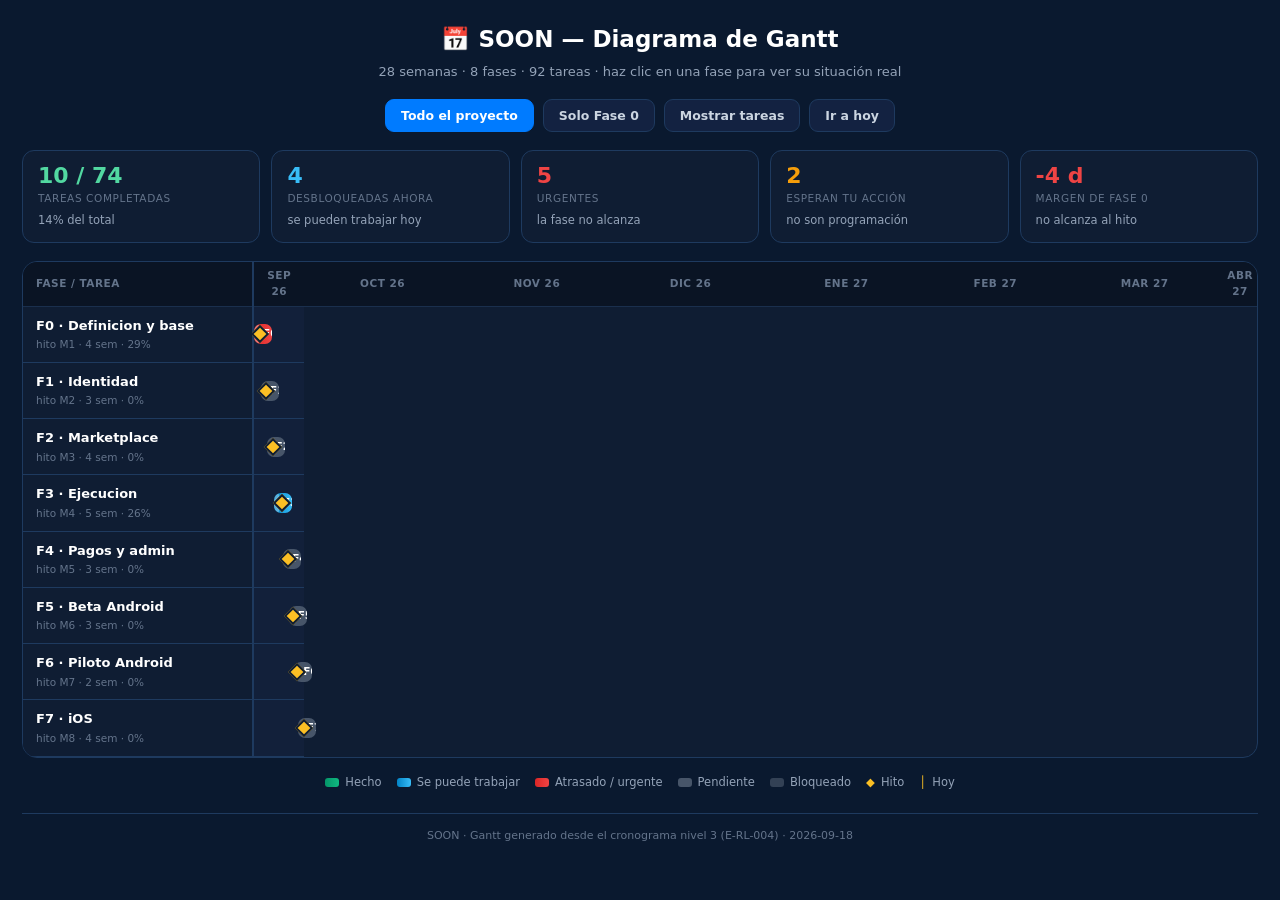
==== gantt.html @ 33310ba1 "Arquitectura interactiva con aura de estado + Diagrama de Gantt Arquitectura: - PFD unico con nodos " ====
<!DOCTYPE html>
<html lang="es">
<head>
<meta charset="UTF-8">
<meta name="viewport" content="width=device-width, initial-scale=1.0">
<title>SOON — Diagrama de Gantt</title>
<style>
*{margin:0;padding:0;box-sizing:border-box}
body{font-family:'Segoe UI',system-ui,sans-serif;background:#0A192F;color:#e2e8f0;line-height:1.5}
.wrap{max-width:1400px;margin:0 auto;padding:22px}

.head{text-align:center;margin-bottom:18px}
.head h1{font-size:23px;font-weight:700;color:#fff}
.head p{color:#94a3b8;font-size:13px;margin-top:5px}

.ctrl{display:flex;justify-content:center;gap:9px;flex-wrap:wrap;margin-bottom:18px}
.ctrl button{background:#132241;border:1px solid #1e3a5f;color:#cbd5e1;padding:8px 15px;border-radius:9px;cursor:pointer;font-size:12.5px;font-family:inherit;font-weight:600;transition:all .15s}
.ctrl button:hover{border-color:#007BFF;color:#fff}
.ctrl button.on{background:#007BFF;border-color:#007BFF;color:#fff}

/* ══ RESUMEN ══ */
.res{display:grid;grid-template-columns:repeat(auto-fit,minmax(150px,1fr));gap:11px;margin-bottom:18px}
.rc{background:#0f1d33;border:1px solid #1e3a5f;border-radius:12px;padding:13px 15px}
.rc .n{font-size:22px;font-weight:700;color:#52D8A1;line-height:1.1}
.rc .n.ro{color:#ef4444}.rc .n.az{color:#38bdf8}.rc .n.am{color:#f59e0b}
.rc .l{font-size:10.5px;color:#64748b;text-transform:uppercase;letter-spacing:.6px;margin-top:3px}
.rc .d{font-size:11.5px;color:#94a3b8;margin-top:5px}

/* ══ GANTT ══ */
.gantt{background:#0f1d33;border:1px solid #1e3a5f;border-radius:15px;padding:0;overflow:hidden}
.gwrap{overflow-x:auto}
table{border-collapse:collapse;width:100%;min-width:1050px}
th,td{padding:0;font-size:12.5px}

/* Columna izquierda fija */
.col-nom{position:sticky;left:0;background:#0f1d33;z-index:3;border-right:2px solid #1e3a5f;min-width:230px;text-align:left}
.gwrap th.col-nom,.gwrap td.col-nom{padding:9px 13px}

thead th{background:#0c1829;color:#94a3b8;font-weight:700;font-size:10.5px;text-transform:uppercase;letter-spacing:.7px;padding:11px 7px;border-bottom:2px solid #1e3a5f;position:sticky;top:0;z-index:4;text-align:center}
thead th.col-nom{text-align:left;z-index:5}

/* Cabecera de meses */
.meses th{background:#0a1424;font-size:10.5px;color:#64748b;padding:6px 4px;border-bottom:1px solid #1a2f4d;text-align:center;letter-spacing:.5px}

/* Filas de fase */
tr.fase{background:#12203a}
tr.fase td{border-bottom:1px solid #1e3a5f;padding:11px 0}
tr.fase .fn{font-weight:700;color:#fff;font-size:13px}
tr.fase .fs{font-size:10.5px;color:#64748b;margin-top:2px}
tr.fase .col-nom{cursor:pointer}
tr.fase .col-nom:hover{background:#16305a}

/* Filas de tarea */
tr.tar td{border-bottom:1px solid #16263f;padding:6px 0}
tr.tar:hover td{background:#12203a}
tr.tar .col-nom{padding-left:28px;font-size:12px;color:#94a3b8}
tr.tar .tid{font-family:'Courier New',monospace;font-size:10.5px;color:#64748b;margin-right:7px}
tr.tar.hecho .col-nom{color:#52D8A1}
tr.tar.user .col-nom{color:#fca5a5}

/* Celdas de barra */
td.barra{position:relative;height:26px;padding:0}

/* LA BARRA */
.b{position:absolute;height:15px;top:50%;transform:translateY(-50%);border-radius:5px;transition:all .2s;cursor:pointer}
.b:hover{filter:brightness(1.25);box-shadow:0 0 13px rgba(255,255,255,.25)}
.b.fase{height:20px;border-radius:7px;font-size:10.5px;color:#fff;font-weight:700;display:flex;align-items:center;padding:0 9px;white-space:nowrap;overflow:hidden}

/* Colores por estado */
.b.hecho{background:linear-gradient(90deg,#059669,#10b981)}
.b.activo{background:linear-gradient(90deg,#0284c7,#38bdf8)}
.b.retraso{background:linear-gradient(90deg,#dc2626,#ef4444)}
.b.bloq{background:#334155}
.b.pend{background:#475569}
.b.user{background:linear-gradient(90deg,#b91c1c,#ef4444)}

/* Barra de progreso interno */
.b .prog{position:absolute;left:0;top:0;bottom:0;background:rgba(255,255,255,.32);border-radius:5px}

/* Hoy */
.hoy{position:absolute;top:0;bottom:0;width:2px;background:#fbbf24;z-index:2;pointer-events:none}
.hoy::before{content:'HOY';position:absolute;top:-1px;left:3px;font-size:8.5px;color:#fbbf24;font-weight:700;letter-spacing:.4px}

/* Hitos */
.hito{position:absolute;top:50%;transform:translate(-50%,-50%) rotate(45deg);width:13px;height:13px;background:#fbbf24;border:2px solid #0f1d33;z-index:2}

/* Leyenda */
.leyenda{display:flex;gap:15px;justify-content:center;flex-wrap:wrap;margin-top:16px;font-size:11.5px}
.leyenda span{display:flex;align-items:center;gap:6px;color:#94a3b8}
.leyenda .d{width:14px;height:9px;border-radius:3px}

/* Detalle */
.detalle{background:#fff;color:#1e293b;border-radius:15px;padding:20px;margin-top:18px;display:none;animation:ap .2s ease}
.detalle.show{display:block}
@keyframes ap{from{opacity:0;transform:translateY(-6px)}to{opacity:1;transform:translateY(0)}}
.dh{display:flex;align-items:flex-start;gap:12px;margin-bottom:14px;padding-bottom:12px;border-bottom:2px solid #e2e8f0}
.dh h2{font-size:18px;font-weight:700;color:#0f172a;flex:1}
.dh p{font-size:12.5px;color:#64748b;margin-top:3px}
.dx{background:#f1f5f9;border:none;width:28px;height:28px;border-radius:50%;cursor:pointer;font-size:14px;color:#64748b;font-weight:700}
.dg{display:grid;grid-template-columns:1fr 1fr;gap:13px}
@media(max-width:720px){.dg{grid-template-columns:1fr}}
.bk{background:#f8fafc;border-radius:10px;padding:13px}
.bk h3{font-size:11px;text-transform:uppercase;letter-spacing:.7px;color:#64748b;margin-bottom:7px;font-weight:700}
.bk p{font-size:13px;color:#334155;line-height:1.6}
.bk.az{border-left:4px solid #007BFF}
.bk.ro{background:#fee2e2}.bk.ro h3{color:#991b1b}
.bk.am{background:#fef3c7}.bk.am h3{color:#92400e}
.num{font-size:26px;font-weight:700;line-height:1.1}
.num.ok{color:#059669}.num.mal{color:#dc2626}.num.warn{color:#d97706}

.foot{text-align:center;color:#64748b;font-size:11px;margin-top:22px;padding-top:14px;border-top:1px solid #1e3a5f}
</style>
</head>
<body>
<div class="wrap">

  <div class="head">
    <h1>📅 SOON — Diagrama de Gantt</h1>
    <p>28 semanas · 8 fases · 92 tareas · haz clic en una fase para ver su situación real</p>
  </div>

  <div class="ctrl">
    <button class="on" onclick="modo('todo',this)">Todo el proyecto</button>
    <button onclick="modo('fase0',this)">Solo Fase 0</button>
    <button onclick="verTareas(this)">Mostrar tareas</button>
    <button onclick="irHoy()">Ir a hoy</button>
  </div>

  <div class="res" id="res"></div>

  <div class="gantt">
    <div class="gwrap" id="gwrap"></div>
  </div>

  <div class="leyenda">
    <span><span class="d" style="background:linear-gradient(90deg,#059669,#10b981)"></span> Hecho</span>
    <span><span class="d" style="background:linear-gradient(90deg,#0284c7,#38bdf8)"></span> Se puede trabajar</span>
    <span><span class="d" style="background:linear-gradient(90deg,#dc2626,#ef4444)"></span> Atrasado / urgente</span>
    <span><span class="d" style="background:#475569"></span> Pendiente</span>
    <span><span class="d" style="background:#334155"></span> Bloqueado</span>
    <span><span style="color:#fbbf24">◆</span> Hito</span>
    <span><span style="color:#fbbf24">│</span> Hoy</span>
  </div>

  <div class="detalle" id="detalle"></div>

  <div class="foot">
    SOON · Gantt generado desde el cronograma nivel 3 (E-RL-004) · <span id="fhoy"></span>
  </div>

</div>

<script>
var DATOS = {"meta":{"proyecto":"SOON","version":"1.0","fecha":"2026-09-18","fuente":"E-RL-004-SLT cronograma nivel 3 v1.1","total_tareas":92,"completadas":5,"hoy":"2026-09-18","fases":{"F0":{"nombre":"Definicion y base","semanas":4,"inicio":"2026-09-22","fin":"2026-10-16","hito":"M1","tareas":18},"F1":{"nombre":"Identidad","semanas":3,"inicio":"2026-10-19","fin":"2026-11-06","hito":"M2","tareas":12},"F2":{"nombre":"Marketplace","semanas":4,"inicio":"2026-11-09","fin":"2026-12-04","hito":"M3","tareas":14},"F3":{"nombre":"Ejecucion","semanas":5,"inicio":"2026-12-07","fin":"2027-01-08","hito":"M4","tareas":16},"F4":{"nombre":"Pagos y admin","semanas":3,"inicio":"2027-01-11","fin":"2027-01-29","hito":"M5","tareas":10},"F5":{"nombre":"Beta Android","semanas":3,"inicio":"2027-02-01","fin":"2027-02-19","hito":"M6","tareas":8},"F6":{"nombre":"Piloto Android","semanas":2,"inicio":"2027-02-22","fin":"2027-03-05","hito":"M7","tareas":6},"F7":{"nombre":"iOS","semanas":4,"inicio":"2027-03-08","fin":"2027-04-02","hito":"M8","tareas":8}}},"nodos":[{"id":"api","nombre":"API /api/v1","sub":"NestJS + Fastify · monolito modular","icono":"⚙️","capa":"nucleo","estado":"hecho","porque":"Es el pegamento del sistema: conecta la app móvil con la base de datos, los servicios externos y el dominio compartido. Se eligió monolito modular en vez de 9 microservicios porque una sola persona no puede operar 9 servicios: da la misma separación de responsabilidades sin la complejidad operativa.","conecta":["App móvil","PostgreSQL + PostGIS","Máquina de Estados","Contratos","Panel Admin"],"tareas":["F0-01","F0-02","F0-03","F0-04","F0-05","F0-06","F0-15"],"prueba":{"titulo":"Probado el 18 de septiembre de 2026","items":["Turborepo compiló los 3 paquetes en orden de dependencia en 8,79 s sin errores","El servidor arrancó en menos de 1 s y respondió en localhost:3000/api/v1","Los 5 endpoints responden HTTP 200","El CI quedó configurado con 3 jobs: verificación, auditoría de seguridad, prueba de arranque"]}},{"id":"viajes","nombre":"Viajes","sub":"dominio central del negocio","icono":"🚚","capa":"modulo","estado":"hecho","porque":"El viaje es el corazón de SOON: es lo que se publica, se oferta, se adjudica, se ejecuta y se liquida. Todo el negocio gira alrededor de esta entidad. Si no funciona el viaje, no hay producto.","conecta":["Máquina de Estados","PostgreSQL + PostGIS","Geo"],"tareas":["F2-01","F2-02","F2-03","F2-04","F2-05","F2-06","F2-08","F2-10","F2-11","F2-12"],"prueba":{"titulo":"Probado el 18 de septiembre de 2026","items":["5 endpoints funcionando: listar, buscar por id, resumen, transiciones y cambio de estado","El resumen calcula la comisión: Bs 2.670 sobre Bs 26.700","Cambio de estado exitoso: el viaje #2 pasó de adjudicado a en_transito","Ruta inválida devuelve HTTP 404 correctamente"]}},{"id":"fsm","nombre":"Máquina de Estados","sub":"@soon/domain · corre en servidor Y en celular","icono":"🔄","capa":"dominio","estado":"hecho","porque":"Las rutas Bolivia→Brasil tienen tramos de horas sin señal. Si el servidor fuera la única fuente de verdad, el viaje se detendría justo donde más importa. Al vivir en un paquete compartido (@soon/domain), la misma máquina corre en el celular del chofer y en el servidor: el chofer puede avanzar el estado sin conexión, y cuando recupera señal sincroniza.","conecta":["API /api/v1","App móvil","Offline-first"],"tareas":["F3-01","F3-02","F3-03","F3-04"],"prueba":{"titulo":"La prueba más importante del 18 de septiembre de 2026","items":["Chofer sobre viaje publicado devolvió 0 transiciones — correcto: todavía no puede actuar","Chofer sobre viaje adjudicado devolvió 1 transición: en_transito","Chofer intentó liquidado desde en_transito y el sistema lo RECHAZÓ con HTTP 400"],"nota":"La regla vive en el dominio compartido, no en el controlador. Por eso puede ejecutarse igual en el dispositivo del chofer."}},{"id":"offline","nombre":"Offline-first","sub":"outbox + idempotencia + conflictos","icono":"📴","capa":"dominio","estado":"curso","porque":"Sin esto, el chofer en zona sin señal no puede cambiar estados, ni registrar incidencias, ni tomar el POD: el viaje se congela. Una cola de GPS sola no alcanza. Lo que hay que resolver es qué pasa cuando dos actores modifican el mismo viaje sin conexión. Regla: el admin gana en estados administrativos, el chofer en los operativos de su viaje, y todo conflicto se registra en auditoría.","conecta":["Máquina de Estados","PostgreSQL + PostGIS","Tracking"],"tareas":["F3-05","F3-06","F3-07","F3-08","F3-09","F0-12"],"prueba":{"titulo":"Idempotencia ya probada el 18 de septiembre de 2026","items":["Se envió dos veces la misma transición con el mismo clientTransitionId","La segunda NO duplicó la operación"],"nota":"Eso significa que el chofer sin señal puede reintentar sin miedo a duplicar el cambio de estado."}},{"id":"auth","nombre":"Auth","sub":"OTP + permisos + multiempresa","icono":"🔐","capa":"modulo","estado":"pend","porque":"Sin autenticación no se sabe quién es quién. Y sin control de permisos, un transportista podría ver datos de otro. El aislamiento multiempresa es uno de los 3 riesgos más graves identificados en la revisión de arquitectura.","conecta":["Todos los módulos","App móvil","Panel Admin"],"tareas":["F1-01","F1-02","F1-03","F1-04","F1-05","F1-06","F1-07"],"extra":{"titulo":"Decisión tomada sobre el OTP","texto":"OTP por email primero (casi gratis), WhatsApp después, SMS último. El SMS a Bolivia cuesta US$0,2215 por segmento. Con 500 transportistas serían unos US$220 al mes: más que todo el presupuesto de infraestructura del piloto.","color":"azul"}},{"id":"tracking","nombre":"Tracking","sub":"GPS tiempo real · offline-capaz","icono":"📡","capa":"modulo","estado":"pend","porque":"La trazabilidad es la propuesta de valor frente a los transportistas tradicionales que operan por WhatsApp y llamadas. El cliente quiere ver dónde está su carga, y la prueba de entrega (POD) es la base de la liquidación.","conecta":["PostgreSQL + PostGIS","Google Maps","Offline-first"],"tareas":["F3-10","F3-11","F3-12","F3-13","F3-14","F3-15","F3-16"]},{"id":"pagos","nombre":"Pagos","sub":"liquidación semiautomática","icono":"💳","capa":"modulo","estado":"pend","porque":"El dinero es la razón por la que el transportista usa la plataforma. Pero el split automático salió del MVP: ningún PSP boliviano lo confirmó y era el riesgo crítico del proyecto. En su lugar: liquidación semiautomática con conciliación manual asistida.","conecta":["PSP boliviano","Viajes","Panel Admin"],"tareas":["F4-01","F4-02","F4-03","F4-04","F4-05","F4-06"]},{"id":"geo","nombre":"Geo","sub":"PostGIS aislado en su propio módulo","icono":"🗺️","capa":"modulo","estado":"pend","porque":"El producto tiene 6 consultas geoespaciales inherentes: camiones cerca del origen, matching flete-vehículo, cotización por ruta, tracking, alertas de desvío y cobertura por zona. Sin PostGIS esto se hace con bounding box en columnas numéricas: funciona con 100 vehículos y colapsa con 2.000, que es la meta del año uno.","conecta":["PostgreSQL + PostGIS","Viajes","Tracking"],"tareas":["F2-07","F2-09"],"extra":{"titulo":"Por qué va aislado","texto":"Prisma no soporta PostGIS nativamente: se usa SQL crudo ($queryRaw). Por eso TODAS las consultas geoespaciales viven en un módulo propio. Si algún día se cambia el ORM, el negocio no se toca.","color":"amarillo"}},{"id":"health","nombre":"Health","sub":"salud del servicio","icono":"💚","capa":"modulo","estado":"hecho","porque":"Es lo que consulta el balanceador de carga y el CI para saber si el sistema está vivo. Sin esto no se puede monitorear ni desplegar con seguridad.","conecta":["API /api/v1"],"tareas":["F0-05"],"prueba":{"titulo":"Probado el 18 de septiembre de 2026","items":["Endpoint de salud respondiendo HTTP 200","Verificado automáticamente en el job de arranque del CI"]}},{"id":"contracts","nombre":"Contratos","sub":"@soon/contracts · DTOs compartidos","icono":"📋","capa":"dominio","estado":"hecho","porque":"Si el backend cambia un campo y la app no, la app se rompe en producción. Al compartir los tipos, TypeScript avisa del desajuste antes de compilar. Esto es lo que evita lo que el ADR-001 llama duplicar contratos entre API y móvil.","conecta":["API /api/v1","App móvil","Panel Admin","Adaptadores"],"tareas":["F0-09","F0-10"],"prueba":{"titulo":"Base funcionando el 18 de septiembre de 2026","items":["ViajeDTO, CambiarEstadoDTO, TransicionDTO, HealthDTO y ErrorDTO ya definidos y en uso por la API"]}},{"id":"prisma","nombre":"Prisma","sub":"ORM · 16 modelos · 408 líneas","icono":"🔷","capa":"datos","estado":"pend","porque":"El esquema de datos es la forma del negocio. Ya existe uno de 16 modelos (User, Company, Vehicle, Trip, TripBid, Payment, POD...) escrito en el esqueleto anterior: es válido y se reutiliza.","conecta":["PostgreSQL + PostGIS","API /api/v1"],"tareas":["F0-08"]},{"id":"db","nombre":"PostgreSQL + PostGIS","sub":"datos transaccionales + geografía","icono":"🗄️","capa":"datos","estado":"user","porque":"Es donde vive todo: usuarios, viajes, ofertas, pagos, documentos. PostgreSQL porque es transaccional y auditable. PostGIS porque el producto es intrínsecamente geográfico.","conecta":["Prisma","Geo","Todos los módulos"],"tareas":["F0-07","F0-08","F0-11"],"extra":{"titulo":"Bloqueador actual","texto":"Requiere Docker Desktop instalado, que todavía no está. Alternativa: PostgreSQL nativo en Windows.","color":"rojo"}},{"id":"app","nombre":"App Móvil Multirol","sub":"React Native + Expo · una app, tres roles","icono":"📱","capa":"cliente","estado":"pend","porque":"Es el producto. Sin app no hay marketplace. Es una sola app con roles (Cliente / Transportista-Chofer), no tres apps separadas. Con una persona a 3-4 h por día, mantener 3 apps implicaría 3 fichas de tienda, 3 pipelines y 3 ciclos de actualización. Ahorra 3-4 semanas y hace que iOS reutilice toda la base.","conecta":["API /api/v1","Máquina de Estados","Contratos","Firebase FCM"],"tareas":["F0-16","F1-08","F1-09","F1-10","F2-09","F2-10","F2-13","F3-15","F5-01","F5-02","F7-01","F7-02"]},{"id":"admin","nombre":"Panel Admin","sub":"Next.js · fuera de la app por seguridad","icono":"🖥️","capa":"cliente","estado":"pend","porque":"El admin va FUERA de la app móvil. Es una decisión de seguridad: es la unidad que controla todo (usuarios, KYC, viajes, incidencias). Si estuviera dentro de la app, cualquier usuario con ingeniería inversa podría intentar escalar privilegios.","conecta":["API /api/v1","Pagos","Auth"],"tareas":["F4-07","F4-08","F4-09","F4-10","F1-12"],"extra":{"titulo":"Decisión abierta (DA-6)","texto":"El usuario lo imagina como una unidad master que controla por módulos y sockets. Pendiente de análisis profundo antes de implementar.","color":"amarillo"}},{"id":"usuario","nombre":"Usuario","sub":"Cliente · Transportista · Chofer","icono":"👤","capa":"cliente","estado":"pend","porque":"Son los tres roles que definen el producto: quien necesita mover carga, quien la mueve y quien supervisa. Cada uno ve una interfaz distinta de la misma app.","conecta":["App Móvil Multirol","Panel Admin"],"tareas":["F1-08","F1-09","F1-12"]},{"id":"psp","nombre":"PSP de pagos","sub":"Libélula · dLocal","icono":"💳","capa":"adaptador","estado":"pend","porque":"Si mañana cambia el proveedor de pagos o aparece uno con mejor tarifa, solo se cambia el adaptador, no el negocio. Eso es lo que hace viable el MVP sin tener el PSP confirmado.","conecta":["Pagos","Contratos"],"tareas":["F0-09","F4-02"]},{"id":"maps","nombre":"Google Maps","sub":"Geocoding · Routes · ETA","icono":"📍","capa":"adaptador","estado":"pend","porque":"Google Maps es caro y su precio puede cambiar. Con el adaptador se puede migrar a otro proveedor de mapas sin tocar la lógica de viajes ni de tracking.","conecta":["Tracking","Geo","Contratos"],"tareas":["F0-09"]},{"id":"ia","nombre":"IA","sub":"AIProvider · contrato ahora, IA en Fase 2","icono":"🤖","capa":"adaptador","estado":"pend","porque":"La IA aduanera salió del MVP: crea expectativa de responsabilidad legal por asesoría, y cada módulo extra desplaza la fecha del piloto. Pero el contrato sí se define ahora, con una implementación vacía, para que entre después sin refactor.","conecta":["Contratos","API /api/v1"],"tareas":["F0-10"],"extra":{"titulo":"Regla vinculante","texto":"Las apps nunca llaman a la IA directamente. Siempre a través del backend. Así se controlan los costos y no se expone la clave.","color":"rojo"}},{"id":"fcm","nombre":"Firebase FCM","sub":"notificaciones push","icono":"🔔","capa":"adaptador","estado":"pend","porque":"Para avisarle al transportista que hay una carga nueva y al cliente que el camión está llegando. Gratis hasta volúmenes altos.","conecta":["App Móvil Multirol","Tracking","Contratos"],"tareas":["F0-09","F2-13","F3-14"]}],"tareas":{"F0-01":{"nombre":"Crear monorepo pnpm + Turborepo","fase":"F0","dias":1,"estado":"hecho","fecha":"2026-09-18","depende":[],"entregable":"package.json, pnpm-workspace.yaml, turbo.json","porque":"Sin un solo repositorio con paquetes compartidos, la máquina de estados no puede correr a la vez en el servidor y en el celular. Esto es lo que hace posible el offline-first."},"F0-02":{"nombre":"Configurar TypeScript base + ESLint + Prettier","fase":"F0","dias":1,"estado":"hecho","fecha":"2026-09-18","depende":["F0-01"],"entregable":"packages/config/","porque":"El modo estricto de TypeScript atrapa los errores de tipo antes de ejecutar. Con una sola persona programando, el compilador es el revisor que no tienes."},"F0-03":{"nombre":"Estructura de carpetas según ADR-002 (1 app móvil)","fase":"F0","dias":0.5,"estado":"hecho","fecha":"2026-09-18","depende":["F0-01"],"entregable":"apps/mobile, apps/api, packages/*","porque":"Fija dónde vive cada cosa antes de escribir código. Sin esto, cada archivo nuevo es una decisión y el proyecto se dispersa."},"F0-04":{"nombre":"CI/CD con GitHub Actions (lint + tipos + tests + build)","fase":"F0","dias":1.5,"estado":"hecho","fecha":"2026-09-18","depende":["F0-02","F0-03"],"entregable":".github/workflows/ci.yml","porque":"Es el guardián automático: revisa cada cambio sin que tengas que acordarte. Es lo que compensa no tener un compañero que revise tu código."},"F0-05":{"nombre":"PROTOTIPO: módulo NestJS + Fastify","fase":"F0","dias":2,"estado":"hecho","fecha":"2026-09-18","depende":["F0-03"],"entregable":"Módulo health funcionando","porque":"PUNTO DE NO RETORNO. Validaba si la curva de aprendizaje era viable con 3-4 h por día. Resultado: VIABLE. El riesgo principal del proyecto quedó despejado con un prototipo funcional, no con una opinión."},"F0-06":{"nombre":"Validación de curva de aprendizaje (reporte honesto)","fase":"F0","dias":0.5,"estado":"hecho","fecha":"2026-09-18","depende":["F0-05"],"entregable":"Nota en progress/ con hallazgos","porque":"Registra qué costó, qué falló y qué se aprendió, para no repetir los mismos tropiezos en el próximo módulo."},"F0-07":{"nombre":"Docker Compose: PostgreSQL + PostGIS + Redis","fase":"F0","dias":1,"estado":"pend","depende":["F0-01"],"entregable":"docker-compose.yml","porque":"Levanta la base de datos real con un comando. Sin esto no se puede probar nada que dependa de datos."},"F0-08":{"nombre":"Prisma init + schema base + CREATE EXTENSION postgis","fase":"F0","dias":1.5,"estado":"pend","depende":["F0-07"],"entregable":"packages/database/","porque":"Traduce los 16 modelos del negocio a la base real y habilita las consultas geográficas."},"F0-09":{"nombre":"Contratos de adaptadores: pagos, IA, mapas, archivos, auth, mensajería","fase":"F0","dias":2,"estado":"pend","depende":["F0-08"],"entregable":"packages/contracts/providers/","porque":"Define la forma de cada servicio externo antes de contratarlo. Permite construir el MVP completo aunque el PSP boliviano todavía no esté confirmado."},"F0-10":{"nombre":"Contrato de AIProvider","fase":"F0","dias":0.5,"estado":"pend","depende":["F0-09"],"entregable":"Interfaz + stub","porque":"Deja la puerta abierta a la IA sin que entre al MVP. Cuando llegue su momento, entra sin refactor."},"F0-11":{"nombre":"Diseño de aislamiento multiempresa (tenantId + row-level)","fase":"F0","dias":1.5,"estado":"pend","depende":["F0-08"],"entregable":"Documento de diseño","porque":"Evita que una empresa vea los datos de otra. Es uno de los 3 riesgos más graves detectados en la revisión de arquitectura."},"F0-12":{"nombre":"Diseño offline-first: outbox, idempotencia, conflictos","fase":"F0","dias":2,"estado":"pend","depende":["F0-08"],"entregable":"Documento de diseño (ADR-005)","porque":"Es el diseño que hace posible operar en los tramos sin señal. El ADR-005 ya está escrito y aprobado."},"F0-13":{"nombre":"Reservar bundle IDs, package names y dominio SOON","fase":"F0","dias":0.5,"estado":"user","depende":[],"entregable":"Cuentas reservadas","porque":"Sin los identificadores reservados no se puede publicar en las tiendas ni configurar las notificaciones push. Es acción del usuario."},"F0-14":{"nombre":"packages/brand: tokens de marca + assets","fase":"F0","dias":2,"estado":"pend","depende":[],"entregable":"Tokens propagándose","porque":"Centraliza colores, tipografía y logos para que la app y el panel se vean como el mismo producto."},"F0-15":{"nombre":"Entornos dev/test/pilot/prod + gestión de secretos","fase":"F0","dias":1.5,"estado":"pend","depende":["F0-04"],"entregable":"Configuración desplegable","porque":"Separa los datos de prueba de los datos reales. Sin esto, una prueba puede borrar información de un cliente."},"F0-16":{"nombre":"Arquitectura UX base con Expo Router (1 app, 3 roles)","fase":"F0","dias":2,"estado":"pend","depende":["F0-03"],"entregable":"Navegación por rol","porque":"Define cómo se ve la app antes de construir cada pantalla. Es lo que permite que una sola app sirva a tres roles distintos sin confundir al chofer."},"F0-17":{"nombre":"Artefactos docs/: ROADMAP, BACKLOG, STATUS, CHANGELOG","fase":"F0","dias":1,"estado":"pend","depende":[],"entregable":"docs/ completo","porque":"Es la memoria del proyecto. Sin esto, en tres semanas no vas a recordar por qué se decidió algo."},"F0-18":{"nombre":"Solicitar vectoriales del logotipo a los autores de marca","fase":"F0","dias":0.5,"estado":"user","depende":[],"entregable":"Solicitud enviada","porque":"Sin los archivos vectoriales no se pueden generar los iconos de las tiendas ni los assets de la app. Es acción del usuario."},"F1-01":{"nombre":"Autenticación: registro + login","fase":"F1","dias":2,"estado":"pend","depende":["F0-08"],"porque":"Es la puerta de entrada: sin saber quién es quién no se puede proteger nada."},"F1-02":{"nombre":"OTP por email (canal primario, DA-1)","fase":"F1","dias":2,"estado":"pend","depende":["F1-01"],"porque":"El email es casi gratis y basta para el piloto. Se eligió primero por costo, no por elegancia."},"F1-03":{"nombre":"OTP WhatsApp (canal secundario)","fase":"F1","dias":1.5,"estado":"pend","depende":["F1-02"],"porque":"En Bolivia el WhatsApp es el canal real de comunicación. Es el respaldo natural del email."},"F1-04":{"nombre":"Sesiones revocables + recuperación de cuenta","fase":"F1","dias":1.5,"estado":"pend","depende":["F1-01"],"porque":"Permite cerrar el acceso de un dispositivo perdido o robado, algo crítico en transporte."},"F1-05":{"nombre":"RBAC con permisos verificados en backend","fase":"F1","dias":2,"estado":"pend","depende":["F1-01"],"porque":"Los permisos se verifican en el servidor, nunca solo en la app. Cualquiera puede modificar una app; el servidor no."},"F1-06":{"nombre":"Aislamiento multiempresa (tenantId + row-level)","fase":"F1","dias":3,"estado":"pend","depende":["F1-05"],"porque":"Es el candado que impide que una empresa vea los datos de otra."},"F1-07":{"nombre":"Pruebas de penetración entre organizaciones","fase":"F1","dias":2,"estado":"pend","depende":["F1-06"],"porque":"Verifica de verdad que el candado funciona, intentando romperlo a propósito."},"F1-08":{"nombre":"Registro de empresa cliente","fase":"F1","dias":2,"estado":"pend","depende":["F1-06"],"porque":"Es el alta del lado que paga por mover carga."},"F1-09":{"nombre":"Registro de transportista y chofer","fase":"F1","dias":2,"estado":"pend","depende":["F1-06"],"porque":"Es el alta del lado que ejecuta el transporte. El chofer necesita una interfaz mucho más simple que el transportista."},"F1-10":{"nombre":"Registro de vehículo + documentos (RUAT, licencia, carnet)","fase":"F1","dias":2,"estado":"pend","depende":["F1-09"],"porque":"Sin documentos verificados no hay confianza para asignar una carga."},"F1-11":{"nombre":"Carga segura de archivos (URLs firmadas)","fase":"F1","dias":1.5,"estado":"pend","depende":["F0-09"],"porque":"Los documentos y las fotos del POD no pueden quedar en un enlace público. Las URLs firmadas caducan."},"F1-12":{"nombre":"Flujo KYC: revisión y aprobación por admin","fase":"F1","dias":2,"estado":"pend","depende":["F1-10"],"porque":"Es el filtro humano que aprueba a quién entra a la plataforma."},"F2-01":{"nombre":"Modelo de datos: Trip, Load, Offer","fase":"F2","dias":2,"estado":"pend","depende":["F1-06"],"porque":"Define las tres entidades del marketplace. Todo lo demás se construye encima."},"F2-02":{"nombre":"Crear solicitud de flete (todos los campos)","fase":"F2","dias":2.5,"estado":"pend","depende":["F2-01"],"porque":"Es el primer paso del negocio: alguien publica que necesita mover carga."},"F2-03":{"nombre":"Catálogo de tipos de transporte (7 categorías)","fase":"F2","dias":1,"estado":"pend","depende":["F2-01"],"porque":"Clasifica la oferta y la demanda para poder cruzarlas."},"F2-04":{"nombre":"★ Decidir y parametrizar comisión (B-08 pendiente)","fase":"F2","dias":0.5,"estado":"pend","depende":[],"porque":"Es el modelo de ingreso del negocio. Sin este número no se puede cotizar ni liquidar. Sigue pendiente de decisión entre 10% y 10-15%."},"F2-05":{"nombre":"Motor de tarifa base: ruta + multiplicador camión/peso","fase":"F2","dias":3,"estado":"pend","depende":["F2-01"],"porque":"Automatiza el precio para que no haya que negociar cada viaje desde cero."},"F2-06":{"nombre":"Tarifa manual dinámica (ajuste por combustible/época/demanda)","fase":"F2","dias":2,"estado":"pend","depende":["F2-05"],"porque":"El precio del transporte en Bolivia cambia por bloqueos, combustible y época. El sistema debe poder ajustarlo sin reprogramar."},"F2-07":{"nombre":"Módulo geo/ con PostGIS (consultas aisladas)","fase":"F2","dias":2.5,"estado":"pend","depende":["F2-01"],"porque":"Habilita las 6 consultas geográficas del producto en un solo lugar aislado."},"F2-08":{"nombre":"Cotización instantánea + fallback a ofertas","fase":"F2","dias":2,"estado":"pend","depende":["F2-07"],"porque":"Da una respuesta inmediata al cliente, y si no hay tarifa calculable, deja que los transportistas oferten."},"F2-09":{"nombre":"Publicar y filtrar oportunidades (radio geográfico)","fase":"F2","dias":2.5,"estado":"pend","depende":["F2-07"],"porque":"El transportista solo debe ver cargas que le sirven: cerca de donde está, no todas las del país."},"F2-10":{"nombre":"Ofertas: crear, editar, retirar","fase":"F2","dias":2,"estado":"pend","depende":["F2-09"],"porque":"Es el mecanismo por el que el transportista propone su precio."},"F2-11":{"nombre":"Puja controlada + contraoferta","fase":"F2","dias":2,"estado":"pend","depende":["F2-10"],"porque":"Permite negociar sin salir de la plataforma ni volver al WhatsApp."},"F2-12":{"nombre":"Adjudicación y creación de viaje","fase":"F2","dias":2,"estado":"pend","depende":["F2-11"],"porque":"Es el momento en que una oferta se convierte en un compromiso real y nace el viaje."},"F2-13":{"nombre":"Notificaciones del marketplace (push)","fase":"F2","dias":2,"estado":"pend","depende":["F0-09"],"porque":"Sin aviso, el transportista no se entera de que hay carga nueva y la oportunidad se pierde."},"F2-14":{"nombre":"Pruebas E2E del flujo marketplace","fase":"F2","dias":2,"estado":"pend","depende":["F2-12"],"porque":"Verifica el flujo completo de punta a punta, no cada pieza por separado."},"F3-01":{"nombre":"Máquina de estados (11 + 2 alternativos) en backend","fase":"F3","dias":2.5,"estado":"hecho","fecha":"2026-09-18","depende":["F2-12"],"porque":"Define qué estados puede tener un viaje y quién puede moverlos. Es la ley del sistema.","nota":"La versión base ya corre con 6 estados."},"F3-02":{"nombre":"Validación de transiciones: permisos, condiciones, evidencia","fase":"F3","dias":2,"estado":"hecho","fecha":"2026-09-18","depende":["F3-01"],"porque":"Impide que alguien salte un paso, como liquidar un viaje que nunca se entregó."},"F3-03":{"nombre":"★ Máquina de estados REPLICABLE en packages/domain","fase":"F3","dias":3,"estado":"hecho","fecha":"2026-09-18","depende":["F3-01"],"porque":"Es la decisión que hace posible todo el offline-first: la misma regla corre en el servidor y en el celular sin duplicar código.","nota":"Implementada en @soon/domain."},"F3-04":{"nombre":"TripTransition — historial auditable","fase":"F3","dias":1.5,"estado":"pend","depende":["F3-01"],"porque":"Registra quién cambió qué y cuándo. Sin este historial no hay forma de resolver una disputa."},"F3-05":{"nombre":"SyncOutbox en SQLite (cliente)","fase":"F3","dias":3,"estado":"pend","depende":["F3-03"],"porque":"Es la cola que guarda en el celular lo que no se pudo enviar, para mandarlo cuando vuelva la señal."},"F3-06":{"nombre":"Idempotencia con clientTransitionId","fase":"F3","dias":2.5,"estado":"hecho","fecha":"2026-09-18","depende":["F3-05"],"porque":"Evita que un reintento sin señal duplique el cambio de estado.","nota":"Probado: la segunda petición idéntica no duplicó la operación."},"F3-07":{"nombre":"Resolución de conflictos + AuditLog","fase":"F3","dias":3,"estado":"pend","depende":["F3-06"],"porque":"Define qué pasa cuando dos actores modifican el mismo viaje sin conexión: el admin gana lo administrativo, el chofer lo operativo de su viaje, y todo conflicto queda auditado."},"F3-08":{"nombre":"Sincronización: reintentos, backoff, resolución","fase":"F3","dias":2.5,"estado":"pend","depende":["F3-07"],"porque":"Hace que la sincronización sea paciente y no sature la red cuando vuelve la señal."},"F3-09":{"nombre":"Pruebas de operación sin conexión (modo avión)","fase":"F3","dias":2,"estado":"pend","depende":["F3-08"],"porque":"Es la única prueba que demuestra de verdad que el offline funciona: con el celular en modo avión."},"F3-10":{"nombre":"Captura y transmisión de ubicación (buffer, reintentos)","fase":"F3","dias":2.5,"estado":"pend","depende":["F3-05"],"porque":"Es la base del tracking: guardar la posición aunque no haya señal y enviarla después."},"F3-11":{"nombre":"Tracking adaptativo + criterio medible de batería","fase":"F3","dias":2.5,"estado":"pend","depende":["F3-10"],"porque":"Un GPS que transmite siempre agota la batería del chofer en horas. Debe adaptarse al movimiento."},"F3-12":{"nombre":"Mapa en tiempo real con degradación sin conectividad","fase":"F3","dias":3,"estado":"pend","depende":["F3-11"],"porque":"Debe seguir mostrando algo útil cuando se cae la conexión, no una pantalla vacía."},"F3-13":{"nombre":"Registro de incidencias (funciona offline)","fase":"F3","dias":2,"estado":"pend","depende":["F3-05"],"porque":"Un pinchazo o un bloqueo ocurren justo donde no hay señal. La incidencia debe poder registrarse igual."},"F3-14":{"nombre":"Alertas y notificaciones push","fase":"F3","dias":2,"estado":"pend","depende":["F0-09"],"porque":"Avisa al cliente de la llegada y al transportista de cualquier desvío."},"F3-15":{"nombre":"POD verificable: foto + firma + hash + timestamp + GPS","fase":"F3","dias":3,"estado":"pend","depende":["F3-05"],"porque":"Es la prueba de entrega y la base de la liquidación. Sin POD verificable no hay forma de cobrar ni de defenderse de un reclamo."},"F3-16":{"nombre":"Verificación cruzada de POD al sincronizar","fase":"F3","dias":2,"estado":"pend","depende":["F3-15"],"porque":"Detecta si el POD fue alterado entre el celular y el servidor."},"F4-01":{"nombre":"Contrato PaymentProvider + ledger inmutable","fase":"F4","dias":2.5,"estado":"pend","depende":["F0-09"],"porque":"Un registro de movimientos que no se puede editar es lo que hace auditable el dinero."},"F4-02":{"nombre":"Integración con PSP boliviano (o stub si no hay)","fase":"F4","dias":3,"estado":"pend","depende":["F4-01"],"porque":"Conecta con el proveedor de pagos real. Si no está confirmado, se construye contra el stub y se cambia después sin tocar el negocio."},"F4-03":{"nombre":"Flujo de cobro al cliente","fase":"F4","dias":2.5,"estado":"pend","depende":["F4-02"],"porque":"Es el momento en que entra el dinero."},"F4-04":{"nombre":"Liquidación semiautomática al transportista","fase":"F4","dias":3,"estado":"pend","depende":["F4-02"],"porque":"Reemplaza el split automático que salió del MVP. Calcula cuánto le toca a cada parte y deja la conciliación asistida."},"F4-05":{"nombre":"Conciliación: panel + registro manual","fase":"F4","dias":3,"estado":"pend","depende":["F4-04"],"porque":"Permite cuadrar lo que dice el banco con lo que dice el sistema, aunque la conciliación no sea automática."},"F4-06":{"nombre":"Comprobantes y facturación","fase":"F4","dias":2,"estado":"pend","depende":["F4-03"],"porque":"En Bolivia sin comprobante no hay cierre contable para el cliente."},"F4-07":{"nombre":"Panel admin: gestión de usuarios y KYC","fase":"F4","dias":3,"estado":"pend","depende":["F1-12"],"porque":"Es donde el administrador aprueba, suspende o corrige cuentas."},"F4-08":{"nombre":"Panel admin: supervisión de viajes","fase":"F4","dias":3,"estado":"pend","depende":["F4-07"],"porque":"Permite ver todos los viajes en curso y detectar cuál se atascó."},"F4-09":{"nombre":"Panel admin: incidencias y disputas","fase":"F4","dias":2.5,"estado":"pend","depende":["F4-08"],"porque":"Cuando cliente y transportista no coinciden, alguien tiene que resolver con evidencia."},"F4-10":{"nombre":"Auditoría transversal (AuditLog) consultable","fase":"F4","dias":2,"estado":"pend","depende":["F3-07"],"porque":"Convierte el registro de conflictos en algo que se puede consultar y usar como prueba."},"F5-01":{"nombre":"Beta cerrada Android","fase":"F5","dias":0,"estado":"pend","depende":["F4-10"],"porque":"Primera prueba con usuarios reales antes de abrir al público."},"F5-02":{"nombre":"Corrección de hallazgos de beta","fase":"F5","dias":0,"estado":"pend","depende":["F5-01"],"porque":"Los errores que aparecen con usuarios reales no se ven en las pruebas internas."},"F7-01":{"nombre":"Adaptación iOS","fase":"F7","dias":0,"estado":"pend","depende":["F5-02"],"porque":"Reutiliza toda la base ya construida para Android. Son 4 semanas, no 28."},"F7-02":{"nombre":"Publicación en App Store","fase":"F7","dias":0,"estado":"pend","depende":["F7-01"],"porque":"Cierra el ciclo de producto en las dos tiendas."}}};
</script>

<script>
// ══════════════════════════════════════════════════════════
//  MOTOR
// ══════════════════════════════════════════════════════════
var HOY = new Date(DATOS.meta.hoy + 'T00:00:00');
var FACTOR = 1.4, FINDE = 1.4;
var INICIO = new Date(DATOS.meta.fases.F0.inicio + 'T00:00:00');
var FIN    = new Date(DATOS.meta.fases.F7.fin + 'T00:00:00');
var DIAS_TOTAL = Math.round((FIN - INICIO) / 86400000);

var verTareasOn = false, modoActual = 'todo';

function fecha(s){ return new Date(s + 'T00:00:00'); }
function dias(a,b){ return Math.round((b-a)/86400000); }
function pct(d){ return (d / DIAS_TOTAL) * 100; }

function esfuerzoFase(f){
  var total = 0, hecho = 0;
  for (var id in DATOS.tareas){
    var t = DATOS.tareas[id];
    if (t.fase !== f) continue;
    total += (t.dias || 0);
    if (t.estado === 'hecho') hecho += (t.dias || 0);
  }
  return {total: total, hecho: hecho, resta: total - hecho};
}
function veredictoFase(f){
  var e = esfuerzoFase(f);
  var queda = dias(HOY, fecha(DATOS.meta.fases[f].fin));
  var necesita = Math.ceil(e.resta * FACTOR * FINDE);
  return {esfuerzo: e, queda: queda, necesita: necesita, holgura: queda - necesita};
}
function desbloqueada(id){
  var t = DATOS.tareas[id];
  if (!t || t.estado === 'hecho') return false;
  if (!t.depende || !t.depende.length) return true;
  for (var i = 0; i < t.depende.length; i++){
    var dt = DATOS.tareas[t.depende[i]];
    if (dt && dt.estado !== 'hecho') return false;
  }
  return true;
}
function clasificar(id){
  var t = DATOS.tareas[id];
  if (!t) return null;
  if (t.estado === 'hecho') return 'hecho';
  if (t.estado === 'user')  return 'user';
  if (!desbloqueada(id)) return 'bloq';
  return veredictoFase(t.fase).holgura < 0 ? 'retraso' : 'activo';
}

// Fechas reales de cada fase
function fechasFase(f){
  var fas = DATOS.meta.fases[f];
  return {ini: fecha(fas.inicio), fin: fecha(fas.fin), dur: dias(fecha(fas.inicio), fecha(fas.fin))};
}

// ══════════════════════════════════════════════════════════
//  RESUMEN
// ══════════════════════════════════════════════════════════
function pintaResumen(){
  var hechas = 0, tot = 0, act = 0, ret = 0, usr = 0;
  for (var id in DATOS.tareas){
    tot++;
    var c = clasificar(id);
    if (c === 'hecho') hechas++;
    if (c === 'activo') act++;
    if (c === 'retraso') ret++;
    if (c === 'user') usr++;
  }
  var fc = 'F0', v = veredictoFase('F0');

  document.getElementById('res').innerHTML =
    '<div class="rc"><div class="n">' + hechas + ' / ' + tot + '</div><div class="l">tareas completadas</div>' +
      '<div class="d">' + Math.round(hechas/tot*100) + '% del total</div></div>' +
    '<div class="rc"><div class="n az">' + act + '</div><div class="l">desbloqueadas ahora</div>' +
      '<div class="d">se pueden trabajar hoy</div></div>' +
    '<div class="rc"><div class="n ro">' + ret + '</div><div class="l">urgentes</div>' +
      '<div class="d">la fase no alcanza</div></div>' +
    '<div class="rc"><div class="n am">' + usr + '</div><div class="l">esperan tu acción</div>' +
      '<div class="d">no son programación</div></div>' +
    '<div class="rc"><div class="n ' + (v.holgura < 0 ? 'ro' : 'ok') + '">' +
      (v.holgura < 0 ? v.holgura : '+' + v.holgura) + ' d</div>' +
      '<div class="l">margen de Fase 0</div>' +
      '<div class="d">' + (v.holgura < 0 ? 'no alcanza al hito' : 'alcanza con margen') + '</div></div>';
}

// ══════════════════════════════════════════════════════════
//  GANTT
// ══════════════════════════════════════════════════════════
function pintaGantt(){
  var h = '<table>';

  // ── Cabecera de meses ──
  h += '<thead><tr class="meses"><th class="col-nom">Fase / Tarea</th>';
  var m = new Date(INICIO.getTime()); m.setDate(1);
  while (m <= FIN){
    var finMes = new Date(m.getFullYear(), m.getMonth()+1, 1);
    var a = m < INICIO ? INICIO : m;
    var b = finMes > FIN ? FIN : finMes;
    var w = pct(dias(a,b));
    var nom = ['ENE','FEB','MAR','ABR','MAY','JUN','JUL','AGO','SEP','OCT','NOV','DIC'][m.getMonth()];
    var yr = String(m.getFullYear()).slice(2);
    if (w > 0) h += '<th colspan="1" style="width:' + w + '%">' + nom + ' ' + yr + '</th>';
    m = finMes;
  }
  h += '</tr></thead><tbody>';

  // ── Filas por fase ──
  for (var f in DATOS.meta.fases){
    if (modoActual === 'fase0' && f !== 'F0') continue;
    var fas = DATOS.meta.fases[f];
    var ff = fechasFase(f);
    var v = veredictoFase(f);
    var e = esfuerzoFase(f);
    var pctAv = e.total ? Math.round(e.hecho / e.total * 100) : 0;
    var clF = v.holgura < 0 ? 'retraso' : (pctAv === 100 ? 'hecho' : (pctAv > 0 ? 'activo' : 'pend'));

    var izq = pct(dias(INICIO, ff.ini));
    var anc = pct(ff.dur);

    h += '<tr class="fase">';
    h += '<td class="col-nom" onclick="verFase(\'' + f + '\')">' +
         '<div class="fn">' + f + ' · ' + fas.nombre + '</div>' +
         '<div class="fs">hito ' + fas.hito + ' · ' + fas.semanas + ' sem · ' + pctAv + '%</div></td>';
    h += '<td class="barra">';
    h += '<div class="b fase ' + clF + '" style="left:' + izq + '%;width:' + anc + '%" ' +
         'onclick="verFase(\'' + f + '\')" title="' + fas.nombre + '">';
    if (pctAv > 0) h += '<div class="prog" style="width:' + pctAv + '%"></div>';
    h += '<span style="position:relative">' + f + '</span></div>';
    h += '<div class="hito" style="left:' + pct(dias(INICIO, ff.fin)) + '%" title="' + fas.hito + '"></div>';
    h += '</td></tr>';

    // ── Tareas de la fase ──
    if (verTareasOn){
      for (var id in DATOS.tareas){
        var t = DATOS.tareas[id];
        if (t.fase !== f) continue;
        var c = clasificar(id);
        var pr = t.estado === 'hecho' ? 100 : (c === 'activo' ? 15 : 0);
        // Posicion dentro de la fase segun dependencias
        var pos = posTarea(id, f);
        h += '<tr class="tar ' + (t.estado === 'hecho' ? 'hecho' : (t.estado === 'user' ? 'user' : '')) + '">';
        h += '<td class="col-nom" onclick="verTarea(\'' + id + '\')">' +
             '<span class="tid">' + id + '</span>' + t.nombre + '</td>';
        h += '<td class="barra">';
        h += '<div class="b ' + c + '" style="left:' + pr_izq(pos, f) + '%;width:' + pr_anc(t, f) + '%" ' +
             'onclick="verTarea(\'' + id + '\')" title="' + t.nombre + '">';
        if (pr > 0) h += '<div class="prog" style="width:' + pr + '%"></div>';
        h += '</div></td></tr>';
      }
    }
  }

  h += '</tbody></table>';

  // Linea de HOY superpuesta
  var hh = '<div class="hoy" style="left:calc(230px + ' + pct(dias(INICIO, HOY)) + '% * (100% - 230px) / 100%)"></div>';
  document.getElementById('gwrap').innerHTML = h;

  // Insertar la linea de hoy en cada fila es costoso: se pone una sola guia global
  var gw = document.getElementById('gwrap');
  var linea = document.createElement('div');
  linea.style.cssText = 'position:absolute;top:0;bottom:0;width:2px;background:#fbbf24;z-index:2;pointer-events:none';
  document.querySelector('.gantt').style.position = 'relative';
}

// Posicion de una tarea dentro de su fase, segun orden de dependencia
function posTarea(id, f){
  var ids = Object.keys(DATOS.tareas).filter(function(k){ return DATOS.tareas[k].fase === f; });
  return ids.indexOf(id) / Math.max(ids.length, 1);
}
function pr_izq(pos, f){
  var ff = fechasFase(f);
  var izqFase = pct(dias(INICIO, ff.ini));
  return izqFase + pct(ff.dur) * pos * 0.92;
}
function pr_anc(t, f){
  var ff = fechasFase(f);
  var totalDias = esfuerzoFase(f).total || 1;
  return Math.max(pct(ff.dur) * ((t.dias || 1) / totalDias) * 0.92, 0.45);
}

// ══════════════════════════════════════════════════════════
//  DETALLE DE FASE
// ══════════════════════════════════════════════════════════
function verFase(f){
  var fas = DATOS.meta.fases[f];
  var v = veredictoFase(f);
  var e = esfuerzoFase(f);
  var pctAv = e.total ? Math.round(e.hecho / e.total * 100) : 0;

  var lista = Object.keys(DATOS.tareas).filter(function(k){ return DATOS.tareas[k].fase === f; });

  var h = '<div class="dh"><div style="flex:1"><h2>' + f + ' · ' + fas.nombre + '</h2>' +
          '<p>Hito ' + fas.hito + ' · ' + fas.semanas + ' semanas · del ' + fas.inicio + ' al ' + fas.fin + '</p></div>' +
          '<button class="dx" onclick="cerrar()">✕</button></div>';

  h += '<div class="dg"><div>';
  h += '<div class="bk ' + (v.holgura < 0 ? 'ro' : 'az') + '"><h3>¿Alcanza al hito?</h3>' +
       '<div class="num ' + (v.holgura < 0 ? 'mal' : 'ok') + '">' +
       (v.holgura < 0 ? v.holgura + ' días' : '+' + v.holgura + ' días') + '</div>' +
       '<p style="margin-top:8px">Quedan <b>' + v.queda + ' días</b> de calendario y falta trabajar ' +
       '<b>' + v.necesita + ' días</b> a 3-4 h por día, descontando fines de semana.<br><br>' +
       (v.holgura < 0
         ? 'No alcanza. Cada día que no avance aquí empuja todo lo que viene abajo.'
         : 'Alcanza. Hay margen para un imprevisto de ' + v.holgura + ' días.') + '</p></div>';
  h += '</div><div>';

  h += '<div class="bk"><h3>Esfuerzo</h3><p>' +
       '<b>' + e.hecho + '</b> de <b>' + e.total + '</b> días de trabajo completados (' + pctAv + '%).<br>' +
       'Quedan <b>' + e.resta + '</b> días de trabajo.</p>' +
       '<div style="height:8px;background:#e2e8f0;border-radius:4px;margin-top:10px;overflow:hidden">' +
       '<div style="height:100%;width:' + pctAv + '%;background:#059669"></div></div></div>';

  h += '<div class="bk am" style="margin-top:13px"><h3>Tareas de esta fase</h3><p style="font-size:12.5px">' +
       lista.length + ' tareas: ' +
       lista.filter(function(k){ return DATOS.tareas[k].estado === 'hecho'; }).length + ' hechas, ' +
       lista.filter(function(k){ return clasificar(k) === 'activo'; }).length + ' desbloqueadas, ' +
       lista.filter(function(k){ return clasificar(k) === 'retraso'; }).length + ' urgentes.</p></div>';

  h += '</div></div>';

  document.getElementById('detalle').innerHTML = h;
  document.getElementById('detalle').classList.add('show');
  document.getElementById('detalle').scrollIntoView({behavior:'smooth', block:'nearest'});
}

function verTarea(id){
  var t = DATOS.tareas[id];
  var c = clasificar(id);
  var v = veredictoFase(t.fase);
  var nom = {hecho:'COMPLETADA', activo:'SE PUEDE TRABAJAR', retraso:'URGENTE', bloq:'BLOQUEADA', user:'ESPERA TU ACCION'}[c];

  var h = '<div class="dh"><div style="flex:1"><h2>' + id + ' · ' + t.nombre + '</h2>' +
          '<p>' + nom + ' · Fase ' + t.fase + ' · ' + (t.dias || 1) + ' día(s) de trabajo</p></div>' +
          '<button class="dx" onclick="cerrar()">✕</button></div>';
  h += '<div class="dg"><div><div class="bk az"><h3>Para qué sirve</h3><p>' + (t.porque || '') + '</p></div></div>';
  h += '<div><div class="bk"><h3>Depende de</h3><p>' +
       ((t.depende && t.depende.length) ? t.depende.join(', ') : 'Nada: puede empezar ya.') + '</p></div>';
  if (t.entregable) h += '<div class="bk" style="margin-top:13px"><h3>Qué produce</h3><p>' + t.entregable + '</p></div>';
  h += '</div></div>';

  document.getElementById('detalle').innerHTML = h;
  document.getElementById('detalle').classList.add('show');
}

function cerrar(){ document.getElementById('detalle').classList.remove('show'); }

// ══════════════════════════════════════════════════════════
//  CONTROLES
// ══════════════════════════════════════════════════════════
function modo(m, btn){
  modoActual = m;
  document.querySelectorAll('.ctrl button').forEach(function(b){ if(b.textContent.indexOf('Fase')<0 && b.textContent.indexOf('tareas')<0 && b.textContent.indexOf('hoy')<0) b.classList.remove('on'); });
  btn.classList.add('on');
  pintaGantt();
}

function verTareas(btn){
  verTareasOn = !verTareasOn;
  btn.classList.toggle('on', verTareasOn);
  btn.textContent = verTareasOn ? 'Ocultar tareas' : 'Mostrar tareas';
  pintaGantt();
}

function irHoy(){
  var gw = document.getElementById('gwrap');
  var objetivo = 230 + (gw.scrollWidth - 230) * (pct(dias(INICIO, HOY)) / 100);
  gw.scrollTo({left: Math.max(0, objetivo - gw.clientWidth / 2), behavior:'smooth'});
}

// ══════════════════════════════════════════════════════════
document.getElementById('fhoy').textContent = DATOS.meta.hoy;
pintaResumen();
pintaGantt();
</script>

</body>
</html>
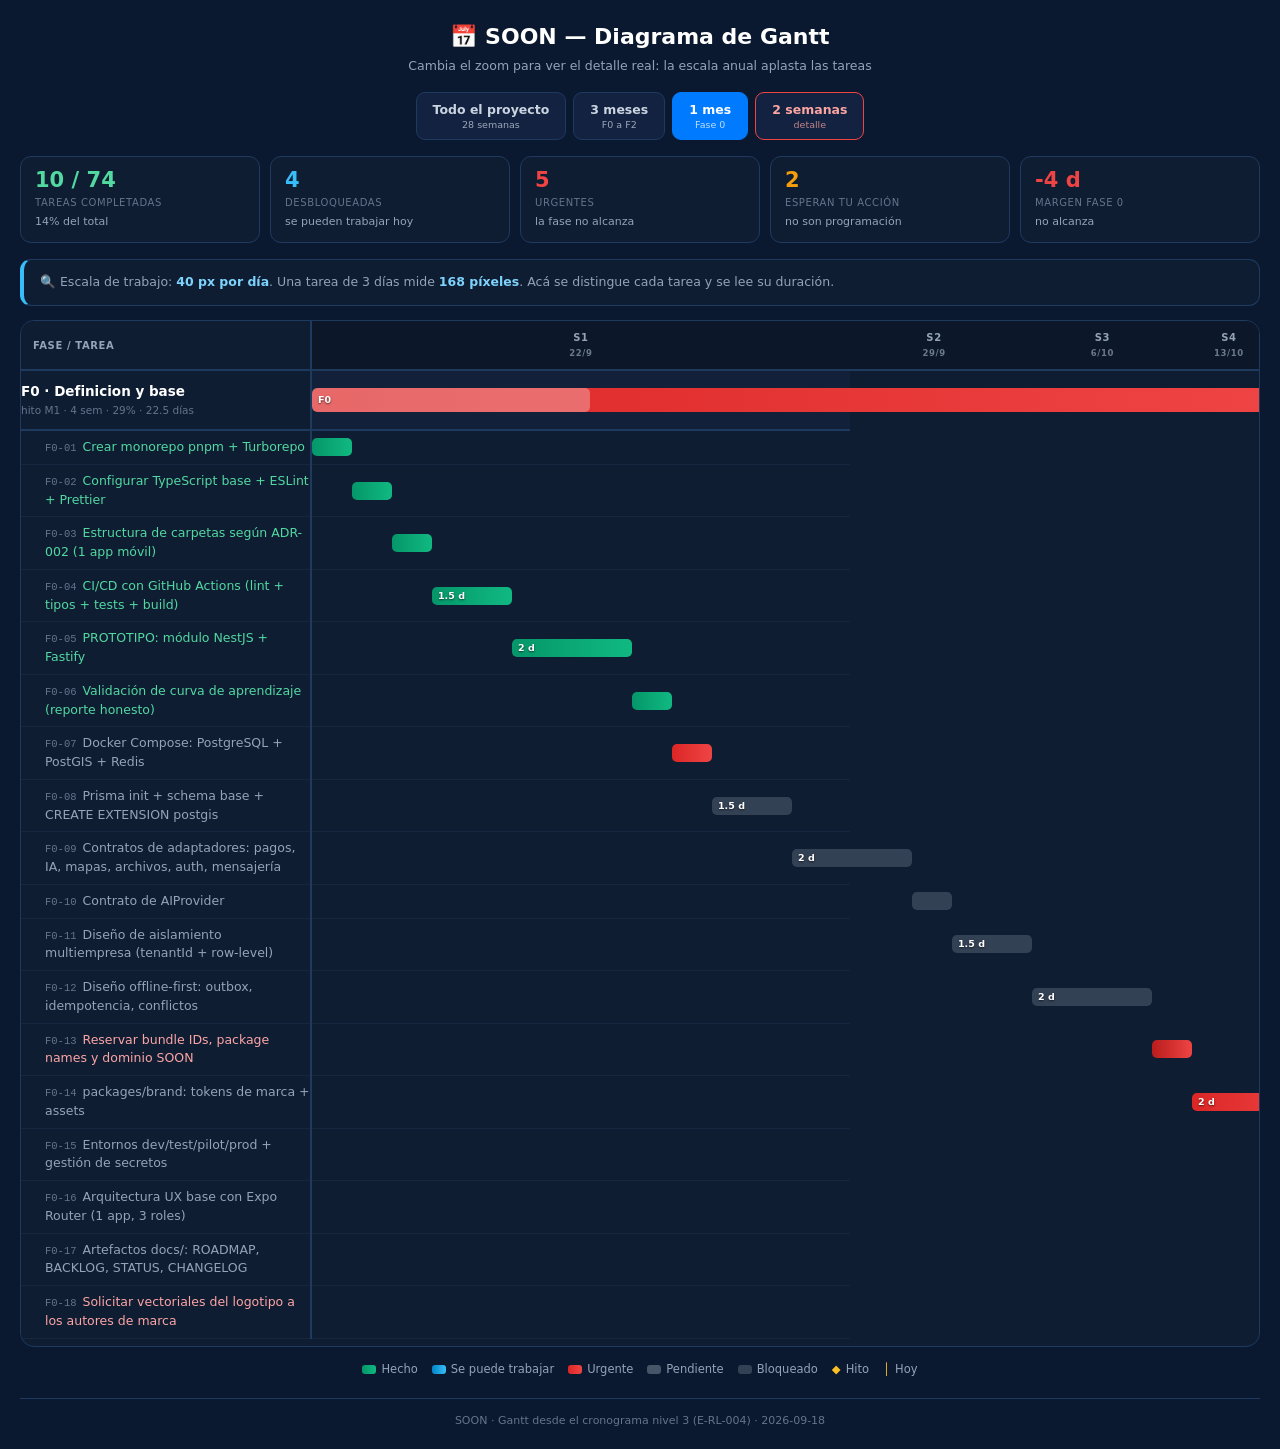
==== commit ba1bd936: "Gantt con zoom: la escala anual aplastaba las tareas a puntos El problema: 8 meses a 4,5 px por dia " ====
--- a/gantt.html
+++ b/gantt.html
@@ -7,66 +7,57 @@
 <style>
 *{margin:0;padding:0;box-sizing:border-box}
 body{font-family:'Segoe UI',system-ui,sans-serif;background:#0A192F;color:#e2e8f0;line-height:1.5}
-.wrap{max-width:1400px;margin:0 auto;padding:22px}
-
-.head{text-align:center;margin-bottom:18px}
-.head h1{font-size:23px;font-weight:700;color:#fff}
-.head p{color:#94a3b8;font-size:13px;margin-top:5px}
-
-.ctrl{display:flex;justify-content:center;gap:9px;flex-wrap:wrap;margin-bottom:18px}
-.ctrl button{background:#132241;border:1px solid #1e3a5f;color:#cbd5e1;padding:8px 15px;border-radius:9px;cursor:pointer;font-size:12.5px;font-family:inherit;font-weight:600;transition:all .15s}
-.ctrl button:hover{border-color:#007BFF;color:#fff}
-.ctrl button.on{background:#007BFF;border-color:#007BFF;color:#fff}
-
-/* ══ RESUMEN ══ */
-.res{display:grid;grid-template-columns:repeat(auto-fit,minmax(150px,1fr));gap:11px;margin-bottom:18px}
-.rc{background:#0f1d33;border:1px solid #1e3a5f;border-radius:12px;padding:13px 15px}
-.rc .n{font-size:22px;font-weight:700;color:#52D8A1;line-height:1.1}
+.wrap{max-width:1500px;margin:0 auto;padding:20px}
+.head{text-align:center;margin-bottom:16px}
+.head h1{font-size:22px;font-weight:700;color:#fff}
+.head p{color:#94a3b8;font-size:12.5px;margin-top:4px}
+
+.zoom{display:flex;justify-content:center;gap:7px;flex-wrap:wrap;margin-bottom:16px}
+.zoom button{background:#132241;border:1px solid #1e3a5f;color:#cbd5e1;padding:9px 16px;border-radius:9px;cursor:pointer;font-size:12.5px;font-family:inherit;font-weight:600;transition:all .15s}
+.zoom button:hover{border-color:#007BFF;color:#fff}
+.zoom button.on{background:#007BFF;border-color:#007BFF;color:#fff}
+.zoom button .badge{font-size:9.5px;opacity:.75;display:block;margin-top:2px;font-weight:500}
+.zoom button.urgente:not(.on){border-color:#ef4444;color:#fca5a1}
+
+.res{display:grid;grid-template-columns:repeat(auto-fit,minmax(140px,1fr));gap:10px;margin-bottom:16px}
+.rc{background:#0f1d33;border:1px solid #1e3a5f;border-radius:11px;padding:12px 14px}
+.rc .n{font-size:21px;font-weight:700;color:#52D8A1;line-height:1.1}
 .rc .n.ro{color:#ef4444}.rc .n.az{color:#38bdf8}.rc .n.am{color:#f59e0b}
-.rc .l{font-size:10.5px;color:#64748b;text-transform:uppercase;letter-spacing:.6px;margin-top:3px}
-.rc .d{font-size:11.5px;color:#94a3b8;margin-top:5px}
-
-/* ══ GANTT ══ */
-.gantt{background:#0f1d33;border:1px solid #1e3a5f;border-radius:15px;padding:0;overflow:hidden}
+.rc .l{font-size:10px;color:#64748b;text-transform:uppercase;letter-spacing:.6px;margin-top:3px}
+.rc .d{font-size:11px;color:#94a3b8;margin-top:4px}
+
+.escala{background:#0f1d33;border:1px solid #1e3a5f;border-left:4px solid #38bdf8;border-radius:11px;padding:13px 16px;margin-bottom:14px;font-size:12.5px;color:#94a3b8}
+.escala b{color:#7dd3fc}
+
+.gantt{background:#0f1d33;border:1px solid #1e3a5f;border-radius:14px;overflow:hidden}
 .gwrap{overflow-x:auto}
-table{border-collapse:collapse;width:100%;min-width:1050px}
+table{border-collapse:collapse}
 th,td{padding:0;font-size:12.5px}
-
-/* Columna izquierda fija */
-.col-nom{position:sticky;left:0;background:#0f1d33;z-index:3;border-right:2px solid #1e3a5f;min-width:230px;text-align:left}
-.gwrap th.col-nom,.gwrap td.col-nom{padding:9px 13px}
-
-thead th{background:#0c1829;color:#94a3b8;font-weight:700;font-size:10.5px;text-transform:uppercase;letter-spacing:.7px;padding:11px 7px;border-bottom:2px solid #1e3a5f;position:sticky;top:0;z-index:4;text-align:center}
+.col-nom{position:sticky;left:0;background:#0f1d33;z-index:3;border-right:2px solid #1e3a5f;width:290px;min-width:290px;text-align:left;padding:8px 12px}
+thead th{background:#0c1829;color:#94a3b8;font-weight:700;font-size:10px;text-transform:uppercase;letter-spacing:.6px;padding:9px 6px;border-bottom:2px solid #1e3a5f;text-align:center}
 thead th.col-nom{text-align:left;z-index:5}
 
-/* Cabecera de meses */
-.meses th{background:#0a1424;font-size:10.5px;color:#64748b;padding:6px 4px;border-bottom:1px solid #1a2f4d;text-align:center;letter-spacing:.5px}
-
-/* Filas de fase */
 tr.fase{background:#12203a}
-tr.fase td{border-bottom:1px solid #1e3a5f;padding:11px 0}
-tr.fase .fn{font-weight:700;color:#fff;font-size:13px}
+tr.fase td{border-bottom:2px solid #1e3a5f;padding:10px 0}
+tr.fase .fn{font-weight:700;color:#fff;font-size:13.5px}
 tr.fase .fs{font-size:10.5px;color:#64748b;margin-top:2px}
 tr.fase .col-nom{cursor:pointer}
 tr.fase .col-nom:hover{background:#16305a}
 
-/* Filas de tarea */
-tr.tar td{border-bottom:1px solid #16263f;padding:6px 0}
+tr.tar td{border-bottom:1px solid #16263f;padding:7px 0}
 tr.tar:hover td{background:#12203a}
-tr.tar .col-nom{padding-left:28px;font-size:12px;color:#94a3b8}
-tr.tar .tid{font-family:'Courier New',monospace;font-size:10.5px;color:#64748b;margin-right:7px}
+tr.tar .col-nom{padding-left:24px;font-size:12.5px;color:#94a3b8;cursor:pointer}
+tr.tar .col-nom:hover{background:#16305a}
+tr.tar .tid{font-family:'Courier New',monospace;font-size:10.5px;color:#64748b;margin-right:6px}
 tr.tar.hecho .col-nom{color:#52D8A1}
 tr.tar.user .col-nom{color:#fca5a5}
 
-/* Celdas de barra */
-td.barra{position:relative;height:26px;padding:0}
-
-/* LA BARRA */
-.b{position:absolute;height:15px;top:50%;transform:translateY(-50%);border-radius:5px;transition:all .2s;cursor:pointer}
-.b:hover{filter:brightness(1.25);box-shadow:0 0 13px rgba(255,255,255,.25)}
-.b.fase{height:20px;border-radius:7px;font-size:10.5px;color:#fff;font-weight:700;display:flex;align-items:center;padding:0 9px;white-space:nowrap;overflow:hidden}
-
-/* Colores por estado */
+td.barra{position:relative;height:30px;padding:0}
+.b{position:absolute;height:18px;top:50%;transform:translateY(-50%);border-radius:5px;cursor:pointer;transition:filter .15s,box-shadow .15s;min-width:3px}
+.b:hover{filter:brightness(1.3);box-shadow:0 0 12px rgba(255,255,255,.3);z-index:6}
+.b .etq{position:absolute;left:6px;top:50%;transform:translateY(-50%);font-size:9.5px;color:#fff;font-weight:600;white-space:nowrap;pointer-events:none;text-shadow:0 1px 2px rgba(0,0,0,.6)}
+.b.fase{height:24px;border-radius:6px}
+.b .prog{position:absolute;left:0;top:0;bottom:0;background:rgba(255,255,255,.3);border-radius:5px}
 .b.hecho{background:linear-gradient(90deg,#059669,#10b981)}
 .b.activo{background:linear-gradient(90deg,#0284c7,#38bdf8)}
 .b.retraso{background:linear-gradient(90deg,#dc2626,#ef4444)}
@@ -74,101 +65,73 @@
 .b.pend{background:#475569}
 .b.user{background:linear-gradient(90deg,#b91c1c,#ef4444)}
 
-/* Barra de progreso interno */
-.b .prog{position:absolute;left:0;top:0;bottom:0;background:rgba(255,255,255,.32);border-radius:5px}
-
-/* Hoy */
-.hoy{position:absolute;top:0;bottom:0;width:2px;background:#fbbf24;z-index:2;pointer-events:none}
-.hoy::before{content:'HOY';position:absolute;top:-1px;left:3px;font-size:8.5px;color:#fbbf24;font-weight:700;letter-spacing:.4px}
-
-/* Hitos */
-.hito{position:absolute;top:50%;transform:translate(-50%,-50%) rotate(45deg);width:13px;height:13px;background:#fbbf24;border:2px solid #0f1d33;z-index:2}
-
-/* Leyenda */
-.leyenda{display:flex;gap:15px;justify-content:center;flex-wrap:wrap;margin-top:16px;font-size:11.5px}
-.leyenda span{display:flex;align-items:center;gap:6px;color:#94a3b8}
+.hoylin{position:absolute;top:0;bottom:0;width:2px;background:#fbbf24;z-index:2;pointer-events:none}
+.hoylin .lb{position:absolute;top:2px;left:4px;font-size:9px;color:#fbbf24;font-weight:700;white-space:nowrap}
+.hito{position:absolute;top:50%;transform:translate(-50%,-50%) rotate(45deg);width:14px;height:14px;background:#fbbf24;border:2px solid #0f1d33;z-index:3;cursor:pointer}
+
+.leyenda{display:flex;gap:14px;justify-content:center;flex-wrap:wrap;margin-top:14px;font-size:11.5px}
+.leyenda span{display:flex;align-items:center;gap:5px;color:#94a3b8}
 .leyenda .d{width:14px;height:9px;border-radius:3px}
 
-/* Detalle */
-.detalle{background:#fff;color:#1e293b;border-radius:15px;padding:20px;margin-top:18px;display:none;animation:ap .2s ease}
+.detalle{background:#fff;color:#1e293b;border-radius:14px;padding:20px;margin-top:16px;display:none;animation:ap .2s ease}
 .detalle.show{display:block}
 @keyframes ap{from{opacity:0;transform:translateY(-6px)}to{opacity:1;transform:translateY(0)}}
 .dh{display:flex;align-items:flex-start;gap:12px;margin-bottom:14px;padding-bottom:12px;border-bottom:2px solid #e2e8f0}
 .dh h2{font-size:18px;font-weight:700;color:#0f172a;flex:1}
 .dh p{font-size:12.5px;color:#64748b;margin-top:3px}
 .dx{background:#f1f5f9;border:none;width:28px;height:28px;border-radius:50%;cursor:pointer;font-size:14px;color:#64748b;font-weight:700}
-.dg{display:grid;grid-template-columns:1fr 1fr;gap:13px}
+.dg{display:grid;grid-template-columns:1fr 1fr;gap:12px}
 @media(max-width:720px){.dg{grid-template-columns:1fr}}
 .bk{background:#f8fafc;border-radius:10px;padding:13px}
 .bk h3{font-size:11px;text-transform:uppercase;letter-spacing:.7px;color:#64748b;margin-bottom:7px;font-weight:700}
 .bk p{font-size:13px;color:#334155;line-height:1.6}
 .bk.az{border-left:4px solid #007BFF}
 .bk.ro{background:#fee2e2}.bk.ro h3{color:#991b1b}
-.bk.am{background:#fef3c7}.bk.am h3{color:#92400e}
-.num{font-size:26px;font-weight:700;line-height:1.1}
-.num.ok{color:#059669}.num.mal{color:#dc2626}.num.warn{color:#d97706}
-
-.foot{text-align:center;color:#64748b;font-size:11px;margin-top:22px;padding-top:14px;border-top:1px solid #1e3a5f}
+.num{font-size:25px;font-weight:700;line-height:1.1}
+.num.ok{color:#059669}.num.mal{color:#dc2626}
+.tt{width:100%;border-collapse:collapse;font-size:12.5px}
+.tt th{text-align:left;padding:7px 8px;color:#64748b;font-size:10.5px;text-transform:uppercase;border-bottom:2px solid #e2e8f0}
+.tt td{padding:7px 8px;border-bottom:1px solid #f1f5f9;color:#334155}
+.tt tr:hover td{background:#f8fafc}
+.punto{display:inline-block;width:8px;height:8px;border-radius:50%;margin-right:6px}
+.foot{text-align:center;color:#64748b;font-size:11px;margin-top:20px;padding-top:14px;border-top:1px solid #1e3a5f}
 </style>
 </head>
 <body>
 <div class="wrap">
-
   <div class="head">
     <h1>📅 SOON — Diagrama de Gantt</h1>
-    <p>28 semanas · 8 fases · 92 tareas · haz clic en una fase para ver su situación real</p>
+    <p>Cambia el zoom para ver el detalle real: la escala anual aplasta las tareas</p>
   </div>
-
-  <div class="ctrl">
-    <button class="on" onclick="modo('todo',this)">Todo el proyecto</button>
-    <button onclick="modo('fase0',this)">Solo Fase 0</button>
-    <button onclick="verTareas(this)">Mostrar tareas</button>
-    <button onclick="irHoy()">Ir a hoy</button>
-  </div>
-
+  <div class="zoom" id="zoom"></div>
   <div class="res" id="res"></div>
-
-  <div class="gantt">
-    <div class="gwrap" id="gwrap"></div>
-  </div>
-
+  <div class="escala" id="escala"></div>
+  <div class="gantt"><div class="gwrap" id="gwrap"></div></div>
   <div class="leyenda">
     <span><span class="d" style="background:linear-gradient(90deg,#059669,#10b981)"></span> Hecho</span>
     <span><span class="d" style="background:linear-gradient(90deg,#0284c7,#38bdf8)"></span> Se puede trabajar</span>
-    <span><span class="d" style="background:linear-gradient(90deg,#dc2626,#ef4444)"></span> Atrasado / urgente</span>
+    <span><span class="d" style="background:linear-gradient(90deg,#dc2626,#ef4444)"></span> Urgente</span>
     <span><span class="d" style="background:#475569"></span> Pendiente</span>
     <span><span class="d" style="background:#334155"></span> Bloqueado</span>
     <span><span style="color:#fbbf24">◆</span> Hito</span>
     <span><span style="color:#fbbf24">│</span> Hoy</span>
   </div>
-
   <div class="detalle" id="detalle"></div>
-
-  <div class="foot">
-    SOON · Gantt generado desde el cronograma nivel 3 (E-RL-004) · <span id="fhoy"></span>
-  </div>
-
+  <div class="foot">SOON · Gantt desde el cronograma nivel 3 (E-RL-004) · <span id="fhoy"></span></div>
 </div>
 
 <script>
-var DATOS = {"meta":{"proyecto":"SOON","version":"1.0","fecha":"2026-09-18","fuente":"E-RL-004-SLT cronograma nivel 3 v1.1","total_tareas":92,"completadas":5,"hoy":"2026-09-18","fases":{"F0":{"nombre":"Definicion y base","semanas":4,"inicio":"2026-09-22","fin":"2026-10-16","hito":"M1","tareas":18},"F1":{"nombre":"Identidad","semanas":3,"inicio":"2026-10-19","fin":"2026-11-06","hito":"M2","tareas":12},"F2":{"nombre":"Marketplace","semanas":4,"inicio":"2026-11-09","fin":"2026-12-04","hito":"M3","tareas":14},"F3":{"nombre":"Ejecucion","semanas":5,"inicio":"2026-12-07","fin":"2027-01-08","hito":"M4","tareas":16},"F4":{"nombre":"Pagos y admin","semanas":3,"inicio":"2027-01-11","fin":"2027-01-29","hito":"M5","tareas":10},"F5":{"nombre":"Beta Android","semanas":3,"inicio":"2027-02-01","fin":"2027-02-19","hito":"M6","tareas":8},"F6":{"nombre":"Piloto Android","semanas":2,"inicio":"2027-02-22","fin":"2027-03-05","hito":"M7","tareas":6},"F7":{"nombre":"iOS","semanas":4,"inicio":"2027-03-08","fin":"2027-04-02","hito":"M8","tareas":8}}},"nodos":[{"id":"api","nombre":"API /api/v1","sub":"NestJS + Fastify · monolito modular","icono":"⚙️","capa":"nucleo","estado":"hecho","porque":"Es el pegamento del sistema: conecta la app móvil con la base de datos, los servicios externos y el dominio compartido. Se eligió monolito modular en vez de 9 microservicios porque una sola persona no puede operar 9 servicios: da la misma separación de responsabilidades sin la complejidad operativa.","conecta":["App móvil","PostgreSQL + PostGIS","Máquina de Estados","Contratos","Panel Admin"],"tareas":["F0-01","F0-02","F0-03","F0-04","F0-05","F0-06","F0-15"],"prueba":{"titulo":"Probado el 18 de septiembre de 2026","items":["Turborepo compiló los 3 paquetes en orden de dependencia en 8,79 s sin errores","El servidor arrancó en menos de 1 s y respondió en localhost:3000/api/v1","Los 5 endpoints responden HTTP 200","El CI quedó configurado con 3 jobs: verificación, auditoría de seguridad, prueba de arranque"]}},{"id":"viajes","nombre":"Viajes","sub":"dominio central del negocio","icono":"🚚","capa":"modulo","estado":"hecho","porque":"El viaje es el corazón de SOON: es lo que se publica, se oferta, se adjudica, se ejecuta y se liquida. Todo el negocio gira alrededor de esta entidad. Si no funciona el viaje, no hay producto.","conecta":["Máquina de Estados","PostgreSQL + PostGIS","Geo"],"tareas":["F2-01","F2-02","F2-03","F2-04","F2-05","F2-06","F2-08","F2-10","F2-11","F2-12"],"prueba":{"titulo":"Probado el 18 de septiembre de 2026","items":["5 endpoints funcionando: listar, buscar por id, resumen, transiciones y cambio de estado","El resumen calcula la comisión: Bs 2.670 sobre Bs 26.700","Cambio de estado exitoso: el viaje #2 pasó de adjudicado a en_transito","Ruta inválida devuelve HTTP 404 correctamente"]}},{"id":"fsm","nombre":"Máquina de Estados","sub":"@soon/domain · corre en servidor Y en celular","icono":"🔄","capa":"dominio","estado":"hecho","porque":"Las rutas Bolivia→Brasil tienen tramos de horas sin señal. Si el servidor fuera la única fuente de verdad, el viaje se detendría justo donde más importa. Al vivir en un paquete compartido (@soon/domain), la misma máquina corre en el celular del chofer y en el servidor: el chofer puede avanzar el estado sin conexión, y cuando recupera señal sincroniza.","conecta":["API /api/v1","App móvil","Offline-first"],"tareas":["F3-01","F3-02","F3-03","F3-04"],"prueba":{"titulo":"La prueba más importante del 18 de septiembre de 2026","items":["Chofer sobre viaje publicado devolvió 0 transiciones — correcto: todavía no puede actuar","Chofer sobre viaje adjudicado devolvió 1 transición: en_transito","Chofer intentó liquidado desde en_transito y el sistema lo RECHAZÓ con HTTP 400"],"nota":"La regla vive en el dominio compartido, no en el controlador. Por eso puede ejecutarse igual en el dispositivo del chofer."}},{"id":"offline","nombre":"Offline-first","sub":"outbox + idempotencia + conflictos","icono":"📴","capa":"dominio","estado":"curso","porque":"Sin esto, el chofer en zona sin señal no puede cambiar estados, ni registrar incidencias, ni tomar el POD: el viaje se congela. Una cola de GPS sola no alcanza. Lo que hay que resolver es qué pasa cuando dos actores modifican el mismo viaje sin conexión. Regla: el admin gana en estados administrativos, el chofer en los operativos de su viaje, y todo conflicto se registra en auditoría.","conecta":["Máquina de Estados","PostgreSQL + PostGIS","Tracking"],"tareas":["F3-05","F3-06","F3-07","F3-08","F3-09","F0-12"],"prueba":{"titulo":"Idempotencia ya probada el 18 de septiembre de 2026","items":["Se envió dos veces la misma transición con el mismo clientTransitionId","La segunda NO duplicó la operación"],"nota":"Eso significa que el chofer sin señal puede reintentar sin miedo a duplicar el cambio de estado."}},{"id":"auth","nombre":"Auth","sub":"OTP + permisos + multiempresa","icono":"🔐","capa":"modulo","estado":"pend","porque":"Sin autenticación no se sabe quién es quién. Y sin control de permisos, un transportista podría ver datos de otro. El aislamiento multiempresa es uno de los 3 riesgos más graves identificados en la revisión de arquitectura.","conecta":["Todos los módulos","App móvil","Panel Admin"],"tareas":["F1-01","F1-02","F1-03","F1-04","F1-05","F1-06","F1-07"],"extra":{"titulo":"Decisión tomada sobre el OTP","texto":"OTP por email primero (casi gratis), WhatsApp después, SMS último. El SMS a Bolivia cuesta US$0,2215 por segmento. Con 500 transportistas serían unos US$220 al mes: más que todo el presupuesto de infraestructura del piloto.","color":"azul"}},{"id":"tracking","nombre":"Tracking","sub":"GPS tiempo real · offline-capaz","icono":"📡","capa":"modulo","estado":"pend","porque":"La trazabilidad es la propuesta de valor frente a los transportistas tradicionales que operan por WhatsApp y llamadas. El cliente quiere ver dónde está su carga, y la prueba de entrega (POD) es la base de la liquidación.","conecta":["PostgreSQL + PostGIS","Google Maps","Offline-first"],"tareas":["F3-10","F3-11","F3-12","F3-13","F3-14","F3-15","F3-16"]},{"id":"pagos","nombre":"Pagos","sub":"liquidación semiautomática","icono":"💳","capa":"modulo","estado":"pend","porque":"El dinero es la razón por la que el transportista usa la plataforma. Pero el split automático salió del MVP: ningún PSP boliviano lo confirmó y era el riesgo crítico del proyecto. En su lugar: liquidación semiautomática con conciliación manual asistida.","conecta":["PSP boliviano","Viajes","Panel Admin"],"tareas":["F4-01","F4-02","F4-03","F4-04","F4-05","F4-06"]},{"id":"geo","nombre":"Geo","sub":"PostGIS aislado en su propio módulo","icono":"🗺️","capa":"modulo","estado":"pend","porque":"El producto tiene 6 consultas geoespaciales inherentes: camiones cerca del origen, matching flete-vehículo, cotización por ruta, tracking, alertas de desvío y cobertura por zona. Sin PostGIS esto se hace con bounding box en columnas numéricas: funciona con 100 vehículos y colapsa con 2.000, que es la meta del año uno.","conecta":["PostgreSQL + PostGIS","Viajes","Tracking"],"tareas":["F2-07","F2-09"],"extra":{"titulo":"Por qué va aislado","texto":"Prisma no soporta PostGIS nativamente: se usa SQL crudo ($queryRaw). Por eso TODAS las consultas geoespaciales viven en un módulo propio. Si algún día se cambia el ORM, el negocio no se toca.","color":"amarillo"}},{"id":"health","nombre":"Health","sub":"salud del servicio","icono":"💚","capa":"modulo","estado":"hecho","porque":"Es lo que consulta el balanceador de carga y el CI para saber si el sistema está vivo. Sin esto no se puede monitorear ni desplegar con seguridad.","conecta":["API /api/v1"],"tareas":["F0-05"],"prueba":{"titulo":"Probado el 18 de septiembre de 2026","items":["Endpoint de salud respondiendo HTTP 200","Verificado automáticamente en el job de arranque del CI"]}},{"id":"contracts","nombre":"Contratos","sub":"@soon/contracts · DTOs compartidos","icono":"📋","capa":"dominio","estado":"hecho","porque":"Si el backend cambia un campo y la app no, la app se rompe en producción. Al compartir los tipos, TypeScript avisa del desajuste antes de compilar. Esto es lo que evita lo que el ADR-001 llama duplicar contratos entre API y móvil.","conecta":["API /api/v1","App móvil","Panel Admin","Adaptadores"],"tareas":["F0-09","F0-10"],"prueba":{"titulo":"Base funcionando el 18 de septiembre de 2026","items":["ViajeDTO, CambiarEstadoDTO, TransicionDTO, HealthDTO y ErrorDTO ya definidos y en uso por la API"]}},{"id":"prisma","nombre":"Prisma","sub":"ORM · 16 modelos · 408 líneas","icono":"🔷","capa":"datos","estado":"pend","porque":"El esquema de datos es la forma del negocio. Ya existe uno de 16 modelos (User, Company, Vehicle, Trip, TripBid, Payment, POD...) escrito en el esqueleto anterior: es válido y se reutiliza.","conecta":["PostgreSQL + PostGIS","API /api/v1"],"tareas":["F0-08"]},{"id":"db","nombre":"PostgreSQL + PostGIS","sub":"datos transaccionales + geografía","icono":"🗄️","capa":"datos","estado":"user","porque":"Es donde vive todo: usuarios, viajes, ofertas, pagos, documentos. PostgreSQL porque es transaccional y auditable. PostGIS porque el producto es intrínsecamente geográfico.","conecta":["Prisma","Geo","Todos los módulos"],"tareas":["F0-07","F0-08","F0-11"],"extra":{"titulo":"Bloqueador actual","texto":"Requiere Docker Desktop instalado, que todavía no está. Alternativa: PostgreSQL nativo en Windows.","color":"rojo"}},{"id":"app","nombre":"App Móvil Multirol","sub":"React Native + Expo · una app, tres roles","icono":"📱","capa":"cliente","estado":"pend","porque":"Es el producto. Sin app no hay marketplace. Es una sola app con roles (Cliente / Transportista-Chofer), no tres apps separadas. Con una persona a 3-4 h por día, mantener 3 apps implicaría 3 fichas de tienda, 3 pipelines y 3 ciclos de actualización. Ahorra 3-4 semanas y hace que iOS reutilice toda la base.","conecta":["API /api/v1","Máquina de Estados","Contratos","Firebase FCM"],"tareas":["F0-16","F1-08","F1-09","F1-10","F2-09","F2-10","F2-13","F3-15","F5-01","F5-02","F7-01","F7-02"]},{"id":"admin","nombre":"Panel Admin","sub":"Next.js · fuera de la app por seguridad","icono":"🖥️","capa":"cliente","estado":"pend","porque":"El admin va FUERA de la app móvil. Es una decisión de seguridad: es la unidad que controla todo (usuarios, KYC, viajes, incidencias). Si estuviera dentro de la app, cualquier usuario con ingeniería inversa podría intentar escalar privilegios.","conecta":["API /api/v1","Pagos","Auth"],"tareas":["F4-07","F4-08","F4-09","F4-10","F1-12"],"extra":{"titulo":"Decisión abierta (DA-6)","texto":"El usuario lo imagina como una unidad master que controla por módulos y sockets. Pendiente de análisis profundo antes de implementar.","color":"amarillo"}},{"id":"usuario","nombre":"Usuario","sub":"Cliente · Transportista · Chofer","icono":"👤","capa":"cliente","estado":"pend","porque":"Son los tres roles que definen el producto: quien necesita mover carga, quien la mueve y quien supervisa. Cada uno ve una interfaz distinta de la misma app.","conecta":["App Móvil Multirol","Panel Admin"],"tareas":["F1-08","F1-09","F1-12"]},{"id":"psp","nombre":"PSP de pagos","sub":"Libélula · dLocal","icono":"💳","capa":"adaptador","estado":"pend","porque":"Si mañana cambia el proveedor de pagos o aparece uno con mejor tarifa, solo se cambia el adaptador, no el negocio. Eso es lo que hace viable el MVP sin tener el PSP confirmado.","conecta":["Pagos","Contratos"],"tareas":["F0-09","F4-02"]},{"id":"maps","nombre":"Google Maps","sub":"Geocoding · Routes · ETA","icono":"📍","capa":"adaptador","estado":"pend","porque":"Google Maps es caro y su precio puede cambiar. Con el adaptador se puede migrar a otro proveedor de mapas sin tocar la lógica de viajes ni de tracking.","conecta":["Tracking","Geo","Contratos"],"tareas":["F0-09"]},{"id":"ia","nombre":"IA","sub":"AIProvider · contrato ahora, IA en Fase 2","icono":"🤖","capa":"adaptador","estado":"pend","porque":"La IA aduanera salió del MVP: crea expectativa de responsabilidad legal por asesoría, y cada módulo extra desplaza la fecha del piloto. Pero el contrato sí se define ahora, con una implementación vacía, para que entre después sin refactor.","conecta":["Contratos","API /api/v1"],"tareas":["F0-10"],"extra":{"titulo":"Regla vinculante","texto":"Las apps nunca llaman a la IA directamente. Siempre a través del backend. Así se controlan los costos y no se expone la clave.","color":"rojo"}},{"id":"fcm","nombre":"Firebase FCM","sub":"notificaciones push","icono":"🔔","capa":"adaptador","estado":"pend","porque":"Para avisarle al transportista que hay una carga nueva y al cliente que el camión está llegando. Gratis hasta volúmenes altos.","conecta":["App Móvil Multirol","Tracking","Contratos"],"tareas":["F0-09","F2-13","F3-14"]}],"tareas":{"F0-01":{"nombre":"Crear monorepo pnpm + Turborepo","fase":"F0","dias":1,"estado":"hecho","fecha":"2026-09-18","depende":[],"entregable":"package.json, pnpm-workspace.yaml, turbo.json","porque":"Sin un solo repositorio con paquetes compartidos, la máquina de estados no puede correr a la vez en el servidor y en el celular. Esto es lo que hace posible el offline-first."},"F0-02":{"nombre":"Configurar TypeScript base + ESLint + Prettier","fase":"F0","dias":1,"estado":"hecho","fecha":"2026-09-18","depende":["F0-01"],"entregable":"packages/config/","porque":"El modo estricto de TypeScript atrapa los errores de tipo antes de ejecutar. Con una sola persona programando, el compilador es el revisor que no tienes."},"F0-03":{"nombre":"Estructura de carpetas según ADR-002 (1 app móvil)","fase":"F0","dias":0.5,"estado":"hecho","fecha":"2026-09-18","depende":["F0-01"],"entregable":"apps/mobile, apps/api, packages/*","porque":"Fija dónde vive cada cosa antes de escribir código. Sin esto, cada archivo nuevo es una decisión y el proyecto se dispersa."},"F0-04":{"nombre":"CI/CD con GitHub Actions (lint + tipos + tests + build)","fase":"F0","dias":1.5,"estado":"hecho","fecha":"2026-09-18","depende":["F0-02","F0-03"],"entregable":".github/workflows/ci.yml","porque":"Es el guardián automático: revisa cada cambio sin que tengas que acordarte. Es lo que compensa no tener un compañero que revise tu código."},"F0-05":{"nombre":"PROTOTIPO: módulo NestJS + Fastify","fase":"F0","dias":2,"estado":"hecho","fecha":"2026-09-18","depende":["F0-03"],"entregable":"Módulo health funcionando","porque":"PUNTO DE NO RETORNO. Validaba si la curva de aprendizaje era viable con 3-4 h por día. Resultado: VIABLE. El riesgo principal del proyecto quedó despejado con un prototipo funcional, no con una opinión."},"F0-06":{"nombre":"Validación de curva de aprendizaje (reporte honesto)","fase":"F0","dias":0.5,"estado":"hecho","fecha":"2026-09-18","depende":["F0-05"],"entregable":"Nota en progress/ con hallazgos","porque":"Registra qué costó, qué falló y qué se aprendió, para no repetir los mismos tropiezos en el próximo módulo."},"F0-07":{"nombre":"Docker Compose: PostgreSQL + PostGIS + Redis","fase":"F0","dias":1,"estado":"pend","depende":["F0-01"],"entregable":"docker-compose.yml","porque":"Levanta la base de datos real con un comando. Sin esto no se puede probar nada que dependa de datos."},"F0-08":{"nombre":"Prisma init + schema base + CREATE EXTENSION postgis","fase":"F0","dias":1.5,"estado":"pend","depende":["F0-07"],"entregable":"packages/database/","porque":"Traduce los 16 modelos del negocio a la base real y habilita las consultas geográficas."},"F0-09":{"nombre":"Contratos de adaptadores: pagos, IA, mapas, archivos, auth, mensajería","fase":"F0","dias":2,"estado":"pend","depende":["F0-08"],"entregable":"packages/contracts/providers/","porque":"Define la forma de cada servicio externo antes de contratarlo. Permite construir el MVP completo aunque el PSP boliviano todavía no esté confirmado."},"F0-10":{"nombre":"Contrato de AIProvider","fase":"F0","dias":0.5,"estado":"pend","depende":["F0-09"],"entregable":"Interfaz + stub","porque":"Deja la puerta abierta a la IA sin que entre al MVP. Cuando llegue su momento, entra sin refactor."},"F0-11":{"nombre":"Diseño de aislamiento multiempresa (tenantId + row-level)","fase":"F0","dias":1.5,"estado":"pend","depende":["F0-08"],"entregable":"Documento de diseño","porque":"Evita que una empresa vea los datos de otra. Es uno de los 3 riesgos más graves detectados en la revisión de arquitectura."},"F0-12":{"nombre":"Diseño offline-first: outbox, idempotencia, conflictos","fase":"F0","dias":2,"estado":"pend","depende":["F0-08"],"entregable":"Documento de diseño (ADR-005)","porque":"Es el diseño que hace posible operar en los tramos sin señal. El ADR-005 ya está escrito y aprobado."},"F0-13":{"nombre":"Reservar bundle IDs, package names y dominio SOON","fase":"F0","dias":0.5,"estado":"user","depende":[],"entregable":"Cuentas reservadas","porque":"Sin los identificadores reservados no se puede publicar en las tiendas ni configurar las notificaciones push. Es acción del usuario."},"F0-14":{"nombre":"packages/brand: tokens de marca + assets","fase":"F0","dias":2,"estado":"pend","depende":[],"entregable":"Tokens propagándose","porque":"Centraliza colores, tipografía y logos para que la app y el panel se vean como el mismo producto."},"F0-15":{"nombre":"Entornos dev/test/pilot/prod + gestión de secretos","fase":"F0","dias":1.5,"estado":"pend","depende":["F0-04"],"entregable":"Configuración desplegable","porque":"Separa los datos de prueba de los datos reales. Sin esto, una prueba puede borrar información de un cliente."},"F0-16":{"nombre":"Arquitectura UX base con Expo Router (1 app, 3 roles)","fase":"F0","dias":2,"estado":"pend","depende":["F0-03"],"entregable":"Navegación por rol","porque":"Define cómo se ve la app antes de construir cada pantalla. Es lo que permite que una sola app sirva a tres roles distintos sin confundir al chofer."},"F0-17":{"nombre":"Artefactos docs/: ROADMAP, BACKLOG, STATUS, CHANGELOG","fase":"F0","dias":1,"estado":"pend","depende":[],"entregable":"docs/ completo","porque":"Es la memoria del proyecto. Sin esto, en tres semanas no vas a recordar por qué se decidió algo."},"F0-18":{"nombre":"Solicitar vectoriales del logotipo a los autores de marca","fase":"F0","dias":0.5,"estado":"user","depende":[],"entregable":"Solicitud enviada","porque":"Sin los archivos vectoriales no se pueden generar los iconos de las tiendas ni los assets de la app. Es acción del usuario."},"F1-01":{"nombre":"Autenticación: registro + login","fase":"F1","dias":2,"estado":"pend","depende":["F0-08"],"porque":"Es la puerta de entrada: sin saber quién es quién no se puede proteger nada."},"F1-02":{"nombre":"OTP por email (canal primario, DA-1)","fase":"F1","dias":2,"estado":"pend","depende":["F1-01"],"porque":"El email es casi gratis y basta para el piloto. Se eligió primero por costo, no por elegancia."},"F1-03":{"nombre":"OTP WhatsApp (canal secundario)","fase":"F1","dias":1.5,"estado":"pend","depende":["F1-02"],"porque":"En Bolivia el WhatsApp es el canal real de comunicación. Es el respaldo natural del email."},"F1-04":{"nombre":"Sesiones revocables + recuperación de cuenta","fase":"F1","dias":1.5,"estado":"pend","depende":["F1-01"],"porque":"Permite cerrar el acceso de un dispositivo perdido o robado, algo crítico en transporte."},"F1-05":{"nombre":"RBAC con permisos verificados en backend","fase":"F1","dias":2,"estado":"pend","depende":["F1-01"],"porque":"Los permisos se verifican en el servidor, nunca solo en la app. Cualquiera puede modificar una app; el servidor no."},"F1-06":{"nombre":"Aislamiento multiempresa (tenantId + row-level)","fase":"F1","dias":3,"estado":"pend","depende":["F1-05"],"porque":"Es el candado que impide que una empresa vea los datos de otra."},"F1-07":{"nombre":"Pruebas de penetración entre organizaciones","fase":"F1","dias":2,"estado":"pend","depende":["F1-06"],"porque":"Verifica de verdad que el candado funciona, intentando romperlo a propósito."},"F1-08":{"nombre":"Registro de empresa cliente","fase":"F1","dias":2,"estado":"pend","depende":["F1-06"],"porque":"Es el alta del lado que paga por mover carga."},"F1-09":{"nombre":"Registro de transportista y chofer","fase":"F1","dias":2,"estado":"pend","depende":["F1-06"],"porque":"Es el alta del lado que ejecuta el transporte. El chofer necesita una interfaz mucho más simple que el transportista."},"F1-10":{"nombre":"Registro de vehículo + documentos (RUAT, licencia, carnet)","fase":"F1","dias":2,"estado":"pend","depende":["F1-09"],"porque":"Sin documentos verificados no hay confianza para asignar una carga."},"F1-11":{"nombre":"Carga segura de archivos (URLs firmadas)","fase":"F1","dias":1.5,"estado":"pend","depende":["F0-09"],"porque":"Los documentos y las fotos del POD no pueden quedar en un enlace público. Las URLs firmadas caducan."},"F1-12":{"nombre":"Flujo KYC: revisión y aprobación por admin","fase":"F1","dias":2,"estado":"pend","depende":["F1-10"],"porque":"Es el filtro humano que aprueba a quién entra a la plataforma."},"F2-01":{"nombre":"Modelo de datos: Trip, Load, Offer","fase":"F2","dias":2,"estado":"pend","depende":["F1-06"],"porque":"Define las tres entidades del marketplace. Todo lo demás se construye encima."},"F2-02":{"nombre":"Crear solicitud de flete (todos los campos)","fase":"F2","dias":2.5,"estado":"pend","depende":["F2-01"],"porque":"Es el primer paso del negocio: alguien publica que necesita mover carga."},"F2-03":{"nombre":"Catálogo de tipos de transporte (7 categorías)","fase":"F2","dias":1,"estado":"pend","depende":["F2-01"],"porque":"Clasifica la oferta y la demanda para poder cruzarlas."},"F2-04":{"nombre":"★ Decidir y parametrizar comisión (B-08 pendiente)","fase":"F2","dias":0.5,"estado":"pend","depende":[],"porque":"Es el modelo de ingreso del negocio. Sin este número no se puede cotizar ni liquidar. Sigue pendiente de decisión entre 10% y 10-15%."},"F2-05":{"nombre":"Motor de tarifa base: ruta + multiplicador camión/peso","fase":"F2","dias":3,"estado":"pend","depende":["F2-01"],"porque":"Automatiza el precio para que no haya que negociar cada viaje desde cero."},"F2-06":{"nombre":"Tarifa manual dinámica (ajuste por combustible/época/demanda)","fase":"F2","dias":2,"estado":"pend","depende":["F2-05"],"porque":"El precio del transporte en Bolivia cambia por bloqueos, combustible y época. El sistema debe poder ajustarlo sin reprogramar."},"F2-07":{"nombre":"Módulo geo/ con PostGIS (consultas aisladas)","fase":"F2","dias":2.5,"estado":"pend","depende":["F2-01"],"porque":"Habilita las 6 consultas geográficas del producto en un solo lugar aislado."},"F2-08":{"nombre":"Cotización instantánea + fallback a ofertas","fase":"F2","dias":2,"estado":"pend","depende":["F2-07"],"porque":"Da una respuesta inmediata al cliente, y si no hay tarifa calculable, deja que los transportistas oferten."},"F2-09":{"nombre":"Publicar y filtrar oportunidades (radio geográfico)","fase":"F2","dias":2.5,"estado":"pend","depende":["F2-07"],"porque":"El transportista solo debe ver cargas que le sirven: cerca de donde está, no todas las del país."},"F2-10":{"nombre":"Ofertas: crear, editar, retirar","fase":"F2","dias":2,"estado":"pend","depende":["F2-09"],"porque":"Es el mecanismo por el que el transportista propone su precio."},"F2-11":{"nombre":"Puja controlada + contraoferta","fase":"F2","dias":2,"estado":"pend","depende":["F2-10"],"porque":"Permite negociar sin salir de la plataforma ni volver al WhatsApp."},"F2-12":{"nombre":"Adjudicación y creación de viaje","fase":"F2","dias":2,"estado":"pend","depende":["F2-11"],"porque":"Es el momento en que una oferta se convierte en un compromiso real y nace el viaje."},"F2-13":{"nombre":"Notificaciones del marketplace (push)","fase":"F2","dias":2,"estado":"pend","depende":["F0-09"],"porque":"Sin aviso, el transportista no se entera de que hay carga nueva y la oportunidad se pierde."},"F2-14":{"nombre":"Pruebas E2E del flujo marketplace","fase":"F2","dias":2,"estado":"pend","depende":["F2-12"],"porque":"Verifica el flujo completo de punta a punta, no cada pieza por separado."},"F3-01":{"nombre":"Máquina de estados (11 + 2 alternativos) en backend","fase":"F3","dias":2.5,"estado":"hecho","fecha":"2026-09-18","depende":["F2-12"],"porque":"Define qué estados puede tener un viaje y quién puede moverlos. Es la ley del sistema.","nota":"La versión base ya corre con 6 estados."},"F3-02":{"nombre":"Validación de transiciones: permisos, condiciones, evidencia","fase":"F3","dias":2,"estado":"hecho","fecha":"2026-09-18","depende":["F3-01"],"porque":"Impide que alguien salte un paso, como liquidar un viaje que nunca se entregó."},"F3-03":{"nombre":"★ Máquina de estados REPLICABLE en packages/domain","fase":"F3","dias":3,"estado":"hecho","fecha":"2026-09-18","depende":["F3-01"],"porque":"Es la decisión que hace posible todo el offline-first: la misma regla corre en el servidor y en el celular sin duplicar código.","nota":"Implementada en @soon/domain."},"F3-04":{"nombre":"TripTransition — historial auditable","fase":"F3","dias":1.5,"estado":"pend","depende":["F3-01"],"porque":"Registra quién cambió qué y cuándo. Sin este historial no hay forma de resolver una disputa."},"F3-05":{"nombre":"SyncOutbox en SQLite (cliente)","fase":"F3","dias":3,"estado":"pend","depende":["F3-03"],"porque":"Es la cola que guarda en el celular lo que no se pudo enviar, para mandarlo cuando vuelva la señal."},"F3-06":{"nombre":"Idempotencia con clientTransitionId","fase":"F3","dias":2.5,"estado":"hecho","fecha":"2026-09-18","depende":["F3-05"],"porque":"Evita que un reintento sin señal duplique el cambio de estado.","nota":"Probado: la segunda petición idéntica no duplicó la operación."},"F3-07":{"nombre":"Resolución de conflictos + AuditLog","fase":"F3","dias":3,"estado":"pend","depende":["F3-06"],"porque":"Define qué pasa cuando dos actores modifican el mismo viaje sin conexión: el admin gana lo administrativo, el chofer lo operativo de su viaje, y todo conflicto queda auditado."},"F3-08":{"nombre":"Sincronización: reintentos, backoff, resolución","fase":"F3","dias":2.5,"estado":"pend","depende":["F3-07"],"porque":"Hace que la sincronización sea paciente y no sature la red cuando vuelve la señal."},"F3-09":{"nombre":"Pruebas de operación sin conexión (modo avión)","fase":"F3","dias":2,"estado":"pend","depende":["F3-08"],"porque":"Es la única prueba que demuestra de verdad que el offline funciona: con el celular en modo avión."},"F3-10":{"nombre":"Captura y transmisión de ubicación (buffer, reintentos)","fase":"F3","dias":2.5,"estado":"pend","depende":["F3-05"],"porque":"Es la base del tracking: guardar la posición aunque no haya señal y enviarla después."},"F3-11":{"nombre":"Tracking adaptativo + criterio medible de batería","fase":"F3","dias":2.5,"estado":"pend","depende":["F3-10"],"porque":"Un GPS que transmite siempre agota la batería del chofer en horas. Debe adaptarse al movimiento."},"F3-12":{"nombre":"Mapa en tiempo real con degradación sin conectividad","fase":"F3","dias":3,"estado":"pend","depende":["F3-11"],"porque":"Debe seguir mostrando algo útil cuando se cae la conexión, no una pantalla vacía."},"F3-13":{"nombre":"Registro de incidencias (funciona offline)","fase":"F3","dias":2,"estado":"pend","depende":["F3-05"],"porque":"Un pinchazo o un bloqueo ocurren justo donde no hay señal. La incidencia debe poder registrarse igual."},"F3-14":{"nombre":"Alertas y notificaciones push","fase":"F3","dias":2,"estado":"pend","depende":["F0-09"],"porque":"Avisa al cliente de la llegada y al transportista de cualquier desvío."},"F3-15":{"nombre":"POD verificable: foto + firma + hash + timestamp + GPS","fase":"F3","dias":3,"estado":"pend","depende":["F3-05"],"porque":"Es la prueba de entrega y la base de la liquidación. Sin POD verificable no hay forma de cobrar ni de defenderse de un reclamo."},"F3-16":{"nombre":"Verificación cruzada de POD al sincronizar","fase":"F3","dias":2,"estado":"pend","depende":["F3-15"],"porque":"Detecta si el POD fue alterado entre el celular y el servidor."},"F4-01":{"nombre":"Contrato PaymentProvider + ledger inmutable","fase":"F4","dias":2.5,"estado":"pend","depende":["F0-09"],"porque":"Un registro de movimientos que no se puede editar es lo que hace auditable el dinero."},"F4-02":{"nombre":"Integración con PSP boliviano (o stub si no hay)","fase":"F4","dias":3,"estado":"pend","depende":["F4-01"],"porque":"Conecta con el proveedor de pagos real. Si no está confirmado, se construye contra el stub y se cambia después sin tocar el negocio."},"F4-03":{"nombre":"Flujo de cobro al cliente","fase":"F4","dias":2.5,"estado":"pend","depende":["F4-02"],"porque":"Es el momento en que entra el dinero."},"F4-04":{"nombre":"Liquidación semiautomática al transportista","fase":"F4","dias":3,"estado":"pend","depende":["F4-02"],"porque":"Reemplaza el split automático que salió del MVP. Calcula cuánto le toca a cada parte y deja la conciliación asistida."},"F4-05":{"nombre":"Conciliación: panel + registro manual","fase":"F4","dias":3,"estado":"pend","depende":["F4-04"],"porque":"Permite cuadrar lo que dice el banco con lo que dice el sistema, aunque la conciliación no sea automática."},"F4-06":{"nombre":"Comprobantes y facturación","fase":"F4","dias":2,"estado":"pend","depende":["F4-03"],"porque":"En Bolivia sin comprobante no hay cierre contable para el cliente."},"F4-07":{"nombre":"Panel admin: gestión de usuarios y KYC","fase":"F4","dias":3,"estado":"pend","depende":["F1-12"],"porque":"Es donde el administrador aprueba, suspende o corrige cuentas."},"F4-08":{"nombre":"Panel admin: supervisión de viajes","fase":"F4","dias":3,"estado":"pend","depende":["F4-07"],"porque":"Permite ver todos los viajes en curso y detectar cuál se atascó."},"F4-09":{"nombre":"Panel admin: incidencias y disputas","fase":"F4","dias":2.5,"estado":"pend","depende":["F4-08"],"porque":"Cuando cliente y transportista no coinciden, alguien tiene que resolver con evidencia."},"F4-10":{"nombre":"Auditoría transversal (AuditLog) consultable","fase":"F4","dias":2,"estado":"pend","depende":["F3-07"],"porque":"Convierte el registro de conflictos en algo que se puede consultar y usar como prueba."},"F5-01":{"nombre":"Beta cerrada Android","fase":"F5","dias":0,"estado":"pend","depende":["F4-10"],"porque":"Primera prueba con usuarios reales antes de abrir al público."},"F5-02":{"nombre":"Corrección de hallazgos de beta","fase":"F5","dias":0,"estado":"pend","depende":["F5-01"],"porque":"Los errores que aparecen con usuarios reales no se ven en las pruebas internas."},"F7-01":{"nombre":"Adaptación iOS","fase":"F7","dias":0,"estado":"pend","depende":["F5-02"],"porque":"Reutiliza toda la base ya construida para Android. Son 4 semanas, no 28."},"F7-02":{"nombre":"Publicación en App Store","fase":"F7","dias":0,"estado":"pend","depende":["F7-01"],"porque":"Cierra el ciclo de producto en las dos tiendas."}}};
+/*__DATOS_INICIO__*/var DATOS = {"meta":{"proyecto":"SOON","version":"1.0","fecha":"2026-09-18","fuente":"E-RL-004-SLT cronograma nivel 3 v1.1","total_tareas":92,"completadas":5,"hoy":"2026-09-18","fases":{"F0":{"nombre":"Definicion y base","semanas":4,"inicio":"2026-09-22","fin":"2026-10-16","hito":"M1","tareas":18},"F1":{"nombre":"Identidad","semanas":3,"inicio":"2026-10-19","fin":"2026-11-06","hito":"M2","tareas":12},"F2":{"nombre":"Marketplace","semanas":4,"inicio":"2026-11-09","fin":"2026-12-04","hito":"M3","tareas":14},"F3":{"nombre":"Ejecucion","semanas":5,"inicio":"2026-12-07","fin":"2027-01-08","hito":"M4","tareas":16},"F4":{"nombre":"Pagos y admin","semanas":3,"inicio":"2027-01-11","fin":"2027-01-29","hito":"M5","tareas":10},"F5":{"nombre":"Beta Android","semanas":3,"inicio":"2027-02-01","fin":"2027-02-19","hito":"M6","tareas":8},"F6":{"nombre":"Piloto Android","semanas":2,"inicio":"2027-02-22","fin":"2027-03-05","hito":"M7","tareas":6},"F7":{"nombre":"iOS","semanas":4,"inicio":"2027-03-08","fin":"2027-04-02","hito":"M8","tareas":8}},"actualizado":"2026-09-18"},"nodos":[{"id":"api","nombre":"API /api/v1","sub":"NestJS + Fastify · monolito modular","icono":"⚙️","capa":"nucleo","estado":"hecho","porque":"Es el pegamento del sistema: conecta la app móvil con la base de datos, los servicios externos y el dominio compartido. Se eligió monolito modular en vez de 9 microservicios porque una sola persona no puede operar 9 servicios: da la misma separación de responsabilidades sin la complejidad operativa.","conecta":["App móvil","PostgreSQL + PostGIS","Máquina de Estados","Contratos","Panel Admin"],"tareas":["F0-01","F0-02","F0-03","F0-04","F0-05","F0-06","F0-15"],"prueba":{"titulo":"Probado el 18 de septiembre de 2026","items":["Turborepo compiló los 3 paquetes en orden de dependencia en 8,79 s sin errores","El servidor arrancó en menos de 1 s y respondió en localhost:3000/api/v1","Los 5 endpoints responden HTTP 200","El CI quedó configurado con 3 jobs: verificación, auditoría de seguridad, prueba de arranque"]}},{"id":"viajes","nombre":"Viajes","sub":"dominio central del negocio","icono":"🚚","capa":"modulo","estado":"hecho","porque":"El viaje es el corazón de SOON: es lo que se publica, se oferta, se adjudica, se ejecuta y se liquida. Todo el negocio gira alrededor de esta entidad. Si no funciona el viaje, no hay producto.","conecta":["Máquina de Estados","PostgreSQL + PostGIS","Geo"],"tareas":["F2-01","F2-02","F2-03","F2-04","F2-05","F2-06","F2-08","F2-10","F2-11","F2-12"],"prueba":{"titulo":"Probado el 18 de septiembre de 2026","items":["5 endpoints funcionando: listar, buscar por id, resumen, transiciones y cambio de estado","El resumen calcula la comisión: Bs 2.670 sobre Bs 26.700","Cambio de estado exitoso: el viaje #2 pasó de adjudicado a en_transito","Ruta inválida devuelve HTTP 404 correctamente"]}},{"id":"fsm","nombre":"Máquina de Estados","sub":"@soon/domain · corre en servidor Y en celular","icono":"🔄","capa":"dominio","estado":"hecho","porque":"Las rutas Bolivia→Brasil tienen tramos de horas sin señal. Si el servidor fuera la única fuente de verdad, el viaje se detendría justo donde más importa. Al vivir en un paquete compartido (@soon/domain), la misma máquina corre en el celular del chofer y en el servidor: el chofer puede avanzar el estado sin conexión, y cuando recupera señal sincroniza.","conecta":["API /api/v1","App móvil","Offline-first"],"tareas":["F3-01","F3-02","F3-03","F3-04"],"prueba":{"titulo":"La prueba más importante del 18 de septiembre de 2026","items":["Chofer sobre viaje publicado devolvió 0 transiciones — correcto: todavía no puede actuar","Chofer sobre viaje adjudicado devolvió 1 transición: en_transito","Chofer intentó liquidado desde en_transito y el sistema lo RECHAZÓ con HTTP 400"],"nota":"La regla vive en el dominio compartido, no en el controlador. Por eso puede ejecutarse igual en el dispositivo del chofer."}},{"id":"offline","nombre":"Offline-first","sub":"outbox + idempotencia + conflictos","icono":"📴","capa":"dominio","estado":"curso","porque":"Sin esto, el chofer en zona sin señal no puede cambiar estados, ni registrar incidencias, ni tomar el POD: el viaje se congela. Una cola de GPS sola no alcanza. Lo que hay que resolver es qué pasa cuando dos actores modifican el mismo viaje sin conexión. Regla: el admin gana en estados administrativos, el chofer en los operativos de su viaje, y todo conflicto se registra en auditoría.","conecta":["Máquina de Estados","PostgreSQL + PostGIS","Tracking"],"tareas":["F3-05","F3-06","F3-07","F3-08","F3-09","F0-12"],"prueba":{"titulo":"Idempotencia ya probada el 18 de septiembre de 2026","items":["Se envió dos veces la misma transición con el mismo clientTransitionId","La segunda NO duplicó la operación"],"nota":"Eso significa que el chofer sin señal puede reintentar sin miedo a duplicar el cambio de estado."}},{"id":"auth","nombre":"Auth","sub":"OTP + permisos + multiempresa","icono":"🔐","capa":"modulo","estado":"pend","porque":"Sin autenticación no se sabe quién es quién. Y sin control de permisos, un transportista podría ver datos de otro. El aislamiento multiempresa es uno de los 3 riesgos más graves identificados en la revisión de arquitectura.","conecta":["Todos los módulos","App móvil","Panel Admin"],"tareas":["F1-01","F1-02","F1-03","F1-04","F1-05","F1-06","F1-07"],"extra":{"titulo":"Decisión tomada sobre el OTP","texto":"OTP por email primero (casi gratis), WhatsApp después, SMS último. El SMS a Bolivia cuesta US$0,2215 por segmento. Con 500 transportistas serían unos US$220 al mes: más que todo el presupuesto de infraestructura del piloto.","color":"azul"}},{"id":"tracking","nombre":"Tracking","sub":"GPS tiempo real · offline-capaz","icono":"📡","capa":"modulo","estado":"pend","porque":"La trazabilidad es la propuesta de valor frente a los transportistas tradicionales que operan por WhatsApp y llamadas. El cliente quiere ver dónde está su carga, y la prueba de entrega (POD) es la base de la liquidación.","conecta":["PostgreSQL + PostGIS","Google Maps","Offline-first"],"tareas":["F3-10","F3-11","F3-12","F3-13","F3-14","F3-15","F3-16"]},{"id":"pagos","nombre":"Pagos","sub":"liquidación semiautomática","icono":"💳","capa":"modulo","estado":"pend","porque":"El dinero es la razón por la que el transportista usa la plataforma. Pero el split automático salió del MVP: ningún PSP boliviano lo confirmó y era el riesgo crítico del proyecto. En su lugar: liquidación semiautomática con conciliación manual asistida.","conecta":["PSP boliviano","Viajes","Panel Admin"],"tareas":["F4-01","F4-02","F4-03","F4-04","F4-05","F4-06"]},{"id":"geo","nombre":"Geo","sub":"PostGIS aislado en su propio módulo","icono":"🗺️","capa":"modulo","estado":"pend","porque":"El producto tiene 6 consultas geoespaciales inherentes: camiones cerca del origen, matching flete-vehículo, cotización por ruta, tracking, alertas de desvío y cobertura por zona. Sin PostGIS esto se hace con bounding box en columnas numéricas: funciona con 100 vehículos y colapsa con 2.000, que es la meta del año uno.","conecta":["PostgreSQL + PostGIS","Viajes","Tracking"],"tareas":["F2-07","F2-09"],"extra":{"titulo":"Por qué va aislado","texto":"Prisma no soporta PostGIS nativamente: se usa SQL crudo ($queryRaw). Por eso TODAS las consultas geoespaciales viven en un módulo propio. Si algún día se cambia el ORM, el negocio no se toca.","color":"amarillo"}},{"id":"health","nombre":"Health","sub":"salud del servicio","icono":"💚","capa":"modulo","estado":"hecho","porque":"Es lo que consulta el balanceador de carga y el CI para saber si el sistema está vivo. Sin esto no se puede monitorear ni desplegar con seguridad.","conecta":["API /api/v1"],"tareas":["F0-05"],"prueba":{"titulo":"Probado el 18 de septiembre de 2026","items":["Endpoint de salud respondiendo HTTP 200","Verificado automáticamente en el job de arranque del CI"]}},{"id":"contracts","nombre":"Contratos","sub":"@soon/contracts · DTOs compartidos","icono":"📋","capa":"dominio","estado":"hecho","porque":"Si el backend cambia un campo y la app no, la app se rompe en producción. Al compartir los tipos, TypeScript avisa del desajuste antes de compilar. Esto es lo que evita lo que el ADR-001 llama duplicar contratos entre API y móvil.","conecta":["API /api/v1","App móvil","Panel Admin","Adaptadores"],"tareas":["F0-09","F0-10"],"prueba":{"titulo":"Base funcionando el 18 de septiembre de 2026","items":["ViajeDTO, CambiarEstadoDTO, TransicionDTO, HealthDTO y ErrorDTO ya definidos y en uso por la API"]}},{"id":"prisma","nombre":"Prisma","sub":"ORM · 16 modelos · 408 líneas","icono":"🔷","capa":"datos","estado":"pend","porque":"El esquema de datos es la forma del negocio. Ya existe uno de 16 modelos (User, Company, Vehicle, Trip, TripBid, Payment, POD...) escrito en el esqueleto anterior: es válido y se reutiliza.","conecta":["PostgreSQL + PostGIS","API /api/v1"],"tareas":["F0-08"]},{"id":"db","nombre":"PostgreSQL + PostGIS","sub":"datos transaccionales + geografía","icono":"🗄️","capa":"datos","estado":"user","porque":"Es donde vive todo: usuarios, viajes, ofertas, pagos, documentos. PostgreSQL porque es transaccional y auditable. PostGIS porque el producto es intrínsecamente geográfico.","conecta":["Prisma","Geo","Todos los módulos"],"tareas":["F0-07","F0-08","F0-11"],"extra":{"titulo":"Bloqueador actual","texto":"Requiere Docker Desktop instalado, que todavía no está. Alternativa: PostgreSQL nativo en Windows.","color":"rojo"}},{"id":"app","nombre":"App Móvil Multirol","sub":"React Native + Expo · una app, tres roles","icono":"📱","capa":"cliente","estado":"pend","porque":"Es el producto. Sin app no hay marketplace. Es una sola app con roles (Cliente / Transportista-Chofer), no tres apps separadas. Con una persona a 3-4 h por día, mantener 3 apps implicaría 3 fichas de tienda, 3 pipelines y 3 ciclos de actualización. Ahorra 3-4 semanas y hace que iOS reutilice toda la base.","conecta":["API /api/v1","Máquina de Estados","Contratos","Firebase FCM"],"tareas":["F0-16","F1-08","F1-09","F1-10","F2-09","F2-10","F2-13","F3-15","F5-01","F5-02","F7-01","F7-02"]},{"id":"admin","nombre":"Panel Admin","sub":"Next.js · fuera de la app por seguridad","icono":"🖥️","capa":"cliente","estado":"pend","porque":"El admin va FUERA de la app móvil. Es una decisión de seguridad: es la unidad que controla todo (usuarios, KYC, viajes, incidencias). Si estuviera dentro de la app, cualquier usuario con ingeniería inversa podría intentar escalar privilegios.","conecta":["API /api/v1","Pagos","Auth"],"tareas":["F4-07","F4-08","F4-09","F4-10","F1-12"],"extra":{"titulo":"Decisión abierta (DA-6)","texto":"El usuario lo imagina como una unidad master que controla por módulos y sockets. Pendiente de análisis profundo antes de implementar.","color":"amarillo"}},{"id":"usuario","nombre":"Usuario","sub":"Cliente · Transportista · Chofer","icono":"👤","capa":"cliente","estado":"pend","porque":"Son los tres roles que definen el producto: quien necesita mover carga, quien la mueve y quien supervisa. Cada uno ve una interfaz distinta de la misma app.","conecta":["App Móvil Multirol","Panel Admin"],"tareas":["F1-08","F1-09","F1-12"]},{"id":"psp","nombre":"PSP de pagos","sub":"Libélula · dLocal","icono":"💳","capa":"adaptador","estado":"pend","porque":"Si mañana cambia el proveedor de pagos o aparece uno con mejor tarifa, solo se cambia el adaptador, no el negocio. Eso es lo que hace viable el MVP sin tener el PSP confirmado.","conecta":["Pagos","Contratos"],"tareas":["F0-09","F4-02"]},{"id":"maps","nombre":"Google Maps","sub":"Geocoding · Routes · ETA","icono":"📍","capa":"adaptador","estado":"pend","porque":"Google Maps es caro y su precio puede cambiar. Con el adaptador se puede migrar a otro proveedor de mapas sin tocar la lógica de viajes ni de tracking.","conecta":["Tracking","Geo","Contratos"],"tareas":["F0-09"]},{"id":"ia","nombre":"IA","sub":"AIProvider · contrato ahora, IA en Fase 2","icono":"🤖","capa":"adaptador","estado":"pend","porque":"La IA aduanera salió del MVP: crea expectativa de responsabilidad legal por asesoría, y cada módulo extra desplaza la fecha del piloto. Pero el contrato sí se define ahora, con una implementación vacía, para que entre después sin refactor.","conecta":["Contratos","API /api/v1"],"tareas":["F0-10"],"extra":{"titulo":"Regla vinculante","texto":"Las apps nunca llaman a la IA directamente. Siempre a través del backend. Así se controlan los costos y no se expone la clave.","color":"rojo"}},{"id":"fcm","nombre":"Firebase FCM","sub":"notificaciones push","icono":"🔔","capa":"adaptador","estado":"pend","porque":"Para avisarle al transportista que hay una carga nueva y al cliente que el camión está llegando. Gratis hasta volúmenes altos.","conecta":["App Móvil Multirol","Tracking","Contratos"],"tareas":["F0-09","F2-13","F3-14"]}],"tareas":{"F0-01":{"nombre":"Crear monorepo pnpm + Turborepo","fase":"F0","dias":1,"estado":"hecho","fecha":"2026-09-18","depende":[],"entregable":"package.json, pnpm-workspace.yaml, turbo.json","porque":"Sin un solo repositorio con paquetes compartidos, la máquina de estados no puede correr a la vez en el servidor y en el celular. Esto es lo que hace posible el offline-first."},"F0-02":{"nombre":"Configurar TypeScript base + ESLint + Prettier","fase":"F0","dias":1,"estado":"hecho","fecha":"2026-09-18","depende":["F0-01"],"entregable":"packages/config/","porque":"El modo estricto de TypeScript atrapa los errores de tipo antes de ejecutar. Con una sola persona programando, el compilador es el revisor que no tienes.","nota":"TypeScript estricto funcionando. ESLint y Prettier pendientes."},"F0-03":{"nombre":"Estructura de carpetas según ADR-002 (1 app móvil)","fase":"F0","dias":0.5,"estado":"hecho","fecha":"2026-09-18","depende":["F0-01"],"entregable":"apps/mobile, apps/api, packages/*","porque":"Fija dónde vive cada cosa antes de escribir código. Sin esto, cada archivo nuevo es una decisión y el proyecto se dispersa.","nota":"Estructura creada, pero packages/database, brand, ui, apps/mobile y apps/admin-web siguen vacias."},"F0-04":{"nombre":"CI/CD con GitHub Actions (lint + tipos + tests + build)","fase":"F0","dias":1.5,"estado":"hecho","fecha":"2026-09-18","depende":["F0-02","F0-03"],"entregable":".github/workflows/ci.yml","porque":"Es el guardián automático: revisa cada cambio sin que tengas que acordarte. Es lo que compensa no tener un compañero que revise tu código."},"F0-05":{"nombre":"PROTOTIPO: módulo NestJS + Fastify","fase":"F0","dias":2,"estado":"hecho","fecha":"2026-09-18","depende":["F0-03"],"entregable":"Módulo health funcionando","porque":"PUNTO DE NO RETORNO. Validaba si la curva de aprendizaje era viable con 3-4 h por día. Resultado: VIABLE. El riesgo principal del proyecto quedó despejado con un prototipo funcional, no con una opinión."},"F0-06":{"nombre":"Validación de curva de aprendizaje (reporte honesto)","fase":"F0","dias":0.5,"estado":"hecho","fecha":"2026-09-18","depende":["F0-05"],"entregable":"Nota en progress/ con hallazgos","porque":"Registra qué costó, qué falló y qué se aprendió, para no repetir los mismos tropiezos en el próximo módulo."},"F0-07":{"nombre":"Docker Compose: PostgreSQL + PostGIS + Redis","fase":"F0","dias":1,"estado":"pend","depende":["F0-01"],"entregable":"docker-compose.yml","porque":"Levanta la base de datos real con un comando. Sin esto no se puede probar nada que dependa de datos."},"F0-08":{"nombre":"Prisma init + schema base + CREATE EXTENSION postgis","fase":"F0","dias":1.5,"estado":"pend","depende":["F0-07"],"entregable":"packages/database/","porque":"Traduce los 16 modelos del negocio a la base real y habilita las consultas geográficas."},"F0-09":{"nombre":"Contratos de adaptadores: pagos, IA, mapas, archivos, auth, mensajería","fase":"F0","dias":2,"estado":"pend","depende":["F0-08"],"entregable":"packages/contracts/providers/","porque":"Define la forma de cada servicio externo antes de contratarlo. Permite construir el MVP completo aunque el PSP boliviano todavía no esté confirmado."},"F0-10":{"nombre":"Contrato de AIProvider","fase":"F0","dias":0.5,"estado":"pend","depende":["F0-09"],"entregable":"Interfaz + stub","porque":"Deja la puerta abierta a la IA sin que entre al MVP. Cuando llegue su momento, entra sin refactor."},"F0-11":{"nombre":"Diseño de aislamiento multiempresa (tenantId + row-level)","fase":"F0","dias":1.5,"estado":"pend","depende":["F0-08"],"entregable":"Documento de diseño","porque":"Evita que una empresa vea los datos de otra. Es uno de los 3 riesgos más graves detectados en la revisión de arquitectura."},"F0-12":{"nombre":"Diseño offline-first: outbox, idempotencia, conflictos","fase":"F0","dias":2,"estado":"pend","depende":["F0-08"],"entregable":"Documento de diseño (ADR-005)","porque":"Es el diseño que hace posible operar en los tramos sin señal. El ADR-005 ya está escrito y aprobado."},"F0-13":{"nombre":"Reservar bundle IDs, package names y dominio SOON","fase":"F0","dias":0.5,"estado":"user","depende":[],"entregable":"Cuentas reservadas","porque":"Sin los identificadores reservados no se puede publicar en las tiendas ni configurar las notificaciones push. Es acción del usuario."},"F0-14":{"nombre":"packages/brand: tokens de marca + assets","fase":"F0","dias":2,"estado":"pend","depende":[],"entregable":"Tokens propagándose","porque":"Centraliza colores, tipografía y logos para que la app y el panel se vean como el mismo producto."},"F0-15":{"nombre":"Entornos dev/test/pilot/prod + gestión de secretos","fase":"F0","dias":1.5,"estado":"pend","depende":["F0-04"],"entregable":"Configuración desplegable","porque":"Separa los datos de prueba de los datos reales. Sin esto, una prueba puede borrar información de un cliente."},"F0-16":{"nombre":"Arquitectura UX base con Expo Router (1 app, 3 roles)","fase":"F0","dias":2,"estado":"pend","depende":["F0-03"],"entregable":"Navegación por rol","porque":"Define cómo se ve la app antes de construir cada pantalla. Es lo que permite que una sola app sirva a tres roles distintos sin confundir al chofer."},"F0-17":{"nombre":"Artefactos docs/: ROADMAP, BACKLOG, STATUS, CHANGELOG","fase":"F0","dias":1,"estado":"pend","depende":[],"entregable":"docs/ completo","porque":"Es la memoria del proyecto. Sin esto, en tres semanas no vas a recordar por qué se decidió algo."},"F0-18":{"nombre":"Solicitar vectoriales del logotipo a los autores de marca","fase":"F0","dias":0.5,"estado":"user","depende":[],"entregable":"Solicitud enviada","porque":"Sin los archivos vectoriales no se pueden generar los iconos de las tiendas ni los assets de la app. Es acción del usuario."},"F1-01":{"nombre":"Autenticación: registro + login","fase":"F1","dias":2,"estado":"pend","depende":["F0-08"],"porque":"Es la puerta de entrada: sin saber quién es quién no se puede proteger nada."},"F1-02":{"nombre":"OTP por email (canal primario, DA-1)","fase":"F1","dias":2,"estado":"pend","depende":["F1-01"],"porque":"El email es casi gratis y basta para el piloto. Se eligió primero por costo, no por elegancia."},"F1-03":{"nombre":"OTP WhatsApp (canal secundario)","fase":"F1","dias":1.5,"estado":"pend","depende":["F1-02"],"porque":"En Bolivia el WhatsApp es el canal real de comunicación. Es el respaldo natural del email."},"F1-04":{"nombre":"Sesiones revocables + recuperación de cuenta","fase":"F1","dias":1.5,"estado":"pend","depende":["F1-01"],"porque":"Permite cerrar el acceso de un dispositivo perdido o robado, algo crítico en transporte."},"F1-05":{"nombre":"RBAC con permisos verificados en backend","fase":"F1","dias":2,"estado":"pend","depende":["F1-01"],"porque":"Los permisos se verifican en el servidor, nunca solo en la app. Cualquiera puede modificar una app; el servidor no."},"F1-06":{"nombre":"Aislamiento multiempresa (tenantId + row-level)","fase":"F1","dias":3,"estado":"pend","depende":["F1-05"],"porque":"Es el candado que impide que una empresa vea los datos de otra."},"F1-07":{"nombre":"Pruebas de penetración entre organizaciones","fase":"F1","dias":2,"estado":"pend","depende":["F1-06"],"porque":"Verifica de verdad que el candado funciona, intentando romperlo a propósito."},"F1-08":{"nombre":"Registro de empresa cliente","fase":"F1","dias":2,"estado":"pend","depende":["F1-06"],"porque":"Es el alta del lado que paga por mover carga."},"F1-09":{"nombre":"Registro de transportista y chofer","fase":"F1","dias":2,"estado":"pend","depende":["F1-06"],"porque":"Es el alta del lado que ejecuta el transporte. El chofer necesita una interfaz mucho más simple que el transportista."},"F1-10":{"nombre":"Registro de vehículo + documentos (RUAT, licencia, carnet)","fase":"F1","dias":2,"estado":"pend","depende":["F1-09"],"porque":"Sin documentos verificados no hay confianza para asignar una carga."},"F1-11":{"nombre":"Carga segura de archivos (URLs firmadas)","fase":"F1","dias":1.5,"estado":"pend","depende":["F0-09"],"porque":"Los documentos y las fotos del POD no pueden quedar en un enlace público. Las URLs firmadas caducan."},"F1-12":{"nombre":"Flujo KYC: revisión y aprobación por admin","fase":"F1","dias":2,"estado":"pend","depende":["F1-10"],"porque":"Es el filtro humano que aprueba a quién entra a la plataforma."},"F2-01":{"nombre":"Modelo de datos: Trip, Load, Offer","fase":"F2","dias":2,"estado":"pend","depende":["F1-06"],"porque":"Define las tres entidades del marketplace. Todo lo demás se construye encima."},"F2-02":{"nombre":"Crear solicitud de flete (todos los campos)","fase":"F2","dias":2.5,"estado":"pend","depende":["F2-01"],"porque":"Es el primer paso del negocio: alguien publica que necesita mover carga."},"F2-03":{"nombre":"Catálogo de tipos de transporte (7 categorías)","fase":"F2","dias":1,"estado":"pend","depende":["F2-01"],"porque":"Clasifica la oferta y la demanda para poder cruzarlas."},"F2-04":{"nombre":"★ Decidir y parametrizar comisión (B-08 pendiente)","fase":"F2","dias":0.5,"estado":"pend","depende":[],"porque":"Es el modelo de ingreso del negocio. Sin este número no se puede cotizar ni liquidar. Sigue pendiente de decisión entre 10% y 10-15%."},"F2-05":{"nombre":"Motor de tarifa base: ruta + multiplicador camión/peso","fase":"F2","dias":3,"estado":"pend","depende":["F2-01"],"porque":"Automatiza el precio para que no haya que negociar cada viaje desde cero."},"F2-06":{"nombre":"Tarifa manual dinámica (ajuste por combustible/época/demanda)","fase":"F2","dias":2,"estado":"pend","depende":["F2-05"],"porque":"El precio del transporte en Bolivia cambia por bloqueos, combustible y época. El sistema debe poder ajustarlo sin reprogramar."},"F2-07":{"nombre":"Módulo geo/ con PostGIS (consultas aisladas)","fase":"F2","dias":2.5,"estado":"pend","depende":["F2-01"],"porque":"Habilita las 6 consultas geográficas del producto en un solo lugar aislado."},"F2-08":{"nombre":"Cotización instantánea + fallback a ofertas","fase":"F2","dias":2,"estado":"pend","depende":["F2-07"],"porque":"Da una respuesta inmediata al cliente, y si no hay tarifa calculable, deja que los transportistas oferten."},"F2-09":{"nombre":"Publicar y filtrar oportunidades (radio geográfico)","fase":"F2","dias":2.5,"estado":"pend","depende":["F2-07"],"porque":"El transportista solo debe ver cargas que le sirven: cerca de donde está, no todas las del país."},"F2-10":{"nombre":"Ofertas: crear, editar, retirar","fase":"F2","dias":2,"estado":"pend","depende":["F2-09"],"porque":"Es el mecanismo por el que el transportista propone su precio."},"F2-11":{"nombre":"Puja controlada + contraoferta","fase":"F2","dias":2,"estado":"pend","depende":["F2-10"],"porque":"Permite negociar sin salir de la plataforma ni volver al WhatsApp."},"F2-12":{"nombre":"Adjudicación y creación de viaje","fase":"F2","dias":2,"estado":"pend","depende":["F2-11"],"porque":"Es el momento en que una oferta se convierte en un compromiso real y nace el viaje."},"F2-13":{"nombre":"Notificaciones del marketplace (push)","fase":"F2","dias":2,"estado":"pend","depende":["F0-09"],"porque":"Sin aviso, el transportista no se entera de que hay carga nueva y la oportunidad se pierde."},"F2-14":{"nombre":"Pruebas E2E del flujo marketplace","fase":"F2","dias":2,"estado":"pend","depende":["F2-12"],"porque":"Verifica el flujo completo de punta a punta, no cada pieza por separado."},"F3-01":{"nombre":"Máquina de estados (11 + 2 alternativos) en backend","fase":"F3","dias":2.5,"estado":"hecho","fecha":"2026-09-18","depende":["F2-12"],"porque":"Define qué estados puede tener un viaje y quién puede moverlos. Es la ley del sistema.","nota":"La versión base ya corre con 6 estados."},"F3-02":{"nombre":"Validación de transiciones: permisos, condiciones, evidencia","fase":"F3","dias":2,"estado":"hecho","fecha":"2026-09-18","depende":["F3-01"],"porque":"Impide que alguien salte un paso, como liquidar un viaje que nunca se entregó."},"F3-03":{"nombre":"★ Máquina de estados REPLICABLE en packages/domain","fase":"F3","dias":3,"estado":"hecho","fecha":"2026-09-18","depende":["F3-01"],"porque":"Es la decisión que hace posible todo el offline-first: la misma regla corre en el servidor y en el celular sin duplicar código.","nota":"Implementada en @soon/domain."},"F3-04":{"nombre":"TripTransition — historial auditable","fase":"F3","dias":1.5,"estado":"pend","depende":["F3-01"],"porque":"Registra quién cambió qué y cuándo. Sin este historial no hay forma de resolver una disputa."},"F3-05":{"nombre":"SyncOutbox en SQLite (cliente)","fase":"F3","dias":3,"estado":"pend","depende":["F3-03"],"porque":"Es la cola que guarda en el celular lo que no se pudo enviar, para mandarlo cuando vuelva la señal."},"F3-06":{"nombre":"Idempotencia con clientTransitionId","fase":"F3","dias":2.5,"estado":"hecho","fecha":"2026-09-18","depende":["F3-05"],"porque":"Evita que un reintento sin señal duplique el cambio de estado.","nota":"Probado: la segunda petición idéntica no duplicó la operación."},"F3-07":{"nombre":"Resolución de conflictos + AuditLog","fase":"F3","dias":3,"estado":"pend","depende":["F3-06"],"porque":"Define qué pasa cuando dos actores modifican el mismo viaje sin conexión: el admin gana lo administrativo, el chofer lo operativo de su viaje, y todo conflicto queda auditado."},"F3-08":{"nombre":"Sincronización: reintentos, backoff, resolución","fase":"F3","dias":2.5,"estado":"pend","depende":["F3-07"],"porque":"Hace que la sincronización sea paciente y no sature la red cuando vuelve la señal."},"F3-09":{"nombre":"Pruebas de operación sin conexión (modo avión)","fase":"F3","dias":2,"estado":"pend","depende":["F3-08"],"porque":"Es la única prueba que demuestra de verdad que el offline funciona: con el celular en modo avión."},"F3-10":{"nombre":"Captura y transmisión de ubicación (buffer, reintentos)","fase":"F3","dias":2.5,"estado":"pend","depende":["F3-05"],"porque":"Es la base del tracking: guardar la posición aunque no haya señal y enviarla después."},"F3-11":{"nombre":"Tracking adaptativo + criterio medible de batería","fase":"F3","dias":2.5,"estado":"pend","depende":["F3-10"],"porque":"Un GPS que transmite siempre agota la batería del chofer en horas. Debe adaptarse al movimiento."},"F3-12":{"nombre":"Mapa en tiempo real con degradación sin conectividad","fase":"F3","dias":3,"estado":"pend","depende":["F3-11"],"porque":"Debe seguir mostrando algo útil cuando se cae la conexión, no una pantalla vacía."},"F3-13":{"nombre":"Registro de incidencias (funciona offline)","fase":"F3","dias":2,"estado":"pend","depende":["F3-05"],"porque":"Un pinchazo o un bloqueo ocurren justo donde no hay señal. La incidencia debe poder registrarse igual."},"F3-14":{"nombre":"Alertas y notificaciones push","fase":"F3","dias":2,"estado":"pend","depende":["F0-09"],"porque":"Avisa al cliente de la llegada y al transportista de cualquier desvío."},"F3-15":{"nombre":"POD verificable: foto + firma + hash + timestamp + GPS","fase":"F3","dias":3,"estado":"pend","depende":["F3-05"],"porque":"Es la prueba de entrega y la base de la liquidación. Sin POD verificable no hay forma de cobrar ni de defenderse de un reclamo."},"F3-16":{"nombre":"Verificación cruzada de POD al sincronizar","fase":"F3","dias":2,"estado":"pend","depende":["F3-15"],"porque":"Detecta si el POD fue alterado entre el celular y el servidor."},"F4-01":{"nombre":"Contrato PaymentProvider + ledger inmutable","fase":"F4","dias":2.5,"estado":"pend","depende":["F0-09"],"porque":"Un registro de movimientos que no se puede editar es lo que hace auditable el dinero."},"F4-02":{"nombre":"Integración con PSP boliviano (o stub si no hay)","fase":"F4","dias":3,"estado":"pend","depende":["F4-01"],"porque":"Conecta con el proveedor de pagos real. Si no está confirmado, se construye contra el stub y se cambia después sin tocar el negocio."},"F4-03":{"nombre":"Flujo de cobro al cliente","fase":"F4","dias":2.5,"estado":"pend","depende":["F4-02"],"porque":"Es el momento en que entra el dinero."},"F4-04":{"nombre":"Liquidación semiautomática al transportista","fase":"F4","dias":3,"estado":"pend","depende":["F4-02"],"porque":"Reemplaza el split automático que salió del MVP. Calcula cuánto le toca a cada parte y deja la conciliación asistida."},"F4-05":{"nombre":"Conciliación: panel + registro manual","fase":"F4","dias":3,"estado":"pend","depende":["F4-04"],"porque":"Permite cuadrar lo que dice el banco con lo que dice el sistema, aunque la conciliación no sea automática."},"F4-06":{"nombre":"Comprobantes y facturación","fase":"F4","dias":2,"estado":"pend","depende":["F4-03"],"porque":"En Bolivia sin comprobante no hay cierre contable para el cliente."},"F4-07":{"nombre":"Panel admin: gestión de usuarios y KYC","fase":"F4","dias":3,"estado":"pend","depende":["F1-12"],"porque":"Es donde el administrador aprueba, suspende o corrige cuentas."},"F4-08":{"nombre":"Panel admin: supervisión de viajes","fase":"F4","dias":3,"estado":"pend","depende":["F4-07"],"porque":"Permite ver todos los viajes en curso y detectar cuál se atascó."},"F4-09":{"nombre":"Panel admin: incidencias y disputas","fase":"F4","dias":2.5,"estado":"pend","depende":["F4-08"],"porque":"Cuando cliente y transportista no coinciden, alguien tiene que resolver con evidencia."},"F4-10":{"nombre":"Auditoría transversal (AuditLog) consultable","fase":"F4","dias":2,"estado":"pend","depende":["F3-07"],"porque":"Convierte el registro de conflictos en algo que se puede consultar y usar como prueba."},"F5-01":{"nombre":"Beta cerrada Android","fase":"F5","dias":0,"estado":"pend","depende":["F4-10"],"porque":"Primera prueba con usuarios reales antes de abrir al público."},"F5-02":{"nombre":"Corrección de hallazgos de beta","fase":"F5","dias":0,"estado":"pend","depende":["F5-01"],"porque":"Los errores que aparecen con usuarios reales no se ven en las pruebas internas."},"F7-01":{"nombre":"Adaptación iOS","fase":"F7","dias":0,"estado":"pend","depende":["F5-02"],"porque":"Reutiliza toda la base ya construida para Android. Son 4 semanas, no 28."},"F7-02":{"nombre":"Publicación en App Store","fase":"F7","dias":0,"estado":"pend","depende":["F7-01"],"porque":"Cierra el ciclo de producto en las dos tiendas."}}};/*__DATOS_FIN__*/
 </script>
 
 <script>
-// ══════════════════════════════════════════════════════════
-//  MOTOR
-// ══════════════════════════════════════════════════════════
 var HOY = new Date(DATOS.meta.hoy + 'T00:00:00');
 var FACTOR = 1.4, FINDE = 1.4;
-var INICIO = new Date(DATOS.meta.fases.F0.inicio + 'T00:00:00');
-var FIN    = new Date(DATOS.meta.fases.F7.fin + 'T00:00:00');
-var DIAS_TOTAL = Math.round((FIN - INICIO) / 86400000);
-
-var verTareasOn = false, modoActual = 'todo';
+var FASES = Object.keys(DATOS.meta.fases);
 
 function fecha(s){ return new Date(s + 'T00:00:00'); }
 function dias(a,b){ return Math.round((b-a)/86400000); }
-function pct(d){ return (d / DIAS_TOTAL) * 100; }
+function sumaDias(d,n){ var f = new Date(d.getTime()); f.setDate(f.getDate()+n); return f; }
 
 function esfuerzoFase(f){
   var total = 0, hecho = 0;
@@ -184,13 +147,14 @@
   var e = esfuerzoFase(f);
   var queda = dias(HOY, fecha(DATOS.meta.fases[f].fin));
   var necesita = Math.ceil(e.resta * FACTOR * FINDE);
-  return {esfuerzo: e, queda: queda, necesita: necesita, holgura: queda - necesita};
+  return {esfuerzo:e, queda:queda, necesita:necesita, holgura:queda-necesita,
+          pct: e.total ? Math.round(e.hecho/e.total*100) : 0};
 }
 function desbloqueada(id){
   var t = DATOS.tareas[id];
   if (!t || t.estado === 'hecho') return false;
   if (!t.depende || !t.depende.length) return true;
-  for (var i = 0; i < t.depende.length; i++){
+  for (var i=0;i<t.depende.length;i++){
     var dt = DATOS.tareas[t.depende[i]];
     if (dt && dt.estado !== 'hecho') return false;
   }
@@ -204,178 +168,223 @@
   if (!desbloqueada(id)) return 'bloq';
   return veredictoFase(t.fase).holgura < 0 ? 'retraso' : 'activo';
 }
-
-// Fechas reales de cada fase
-function fechasFase(f){
-  var fas = DATOS.meta.fases[f];
-  return {ini: fecha(fas.inicio), fin: fecha(fas.fin), dur: dias(fecha(fas.inicio), fecha(fas.fin))};
-}
-
-// ══════════════════════════════════════════════════════════
-//  RESUMEN
-// ══════════════════════════════════════════════════════════
+function tareasDe(f){
+  var ids = [];
+  for (var id in DATOS.tareas) if (DATOS.tareas[id].fase === f) ids.push(id);
+  var orden = [], puestas = {}, pend = ids.slice(), guard = 0;
+  while (pend.length && guard++ < 300){
+    var avance = false;
+    for (var i = 0; i < pend.length; i++){
+      var id = pend[i], t = DATOS.tareas[id], listo = true;
+      for (var j = 0; j < (t.depende||[]).length; j++){
+        var d = t.depende[j];
+        if (ids.indexOf(d) >= 0 && !puestas[d]){ listo = false; break; }
+      }
+      if (listo){ orden.push(id); puestas[id] = 1; pend.splice(i,1); avance = true; break; }
+    }
+    if (!avance){ orden = orden.concat(pend); break; }
+  }
+  return orden;
+}
+
+var ZOOM = [
+  {id:'todo',    nombre:'Todo el proyecto', sub:'28 semanas', px:4.5, desde:null, hasta:null},
+  {id:'tres',    nombre:'3 meses',          sub:'F0 a F2',     px:13,  desde:'F0', hasta:'F2'},
+  {id:'mes',     nombre:'1 mes',            sub:'Fase 0',      px:40,  desde:'F0', hasta:'F0'},
+  {id:'semanas', nombre:'2 semanas',        sub:'detalle',     px:78,  desde:'F0', hasta:'F0'}
+];
+var zoomActual = 'mes';
+
+function rangoZoom(){
+  var z = ZOOM.filter(function(x){ return x.id === zoomActual; })[0];
+  var ini, fin;
+  if (z.desde){
+    ini = fecha(DATOS.meta.fases[z.desde].inicio);
+    fin = fecha(DATOS.meta.fases[z.hasta].fin);
+  } else {
+    ini = fecha(DATOS.meta.fases[FASES[0]].inicio);
+    fin = fecha(DATOS.meta.fases[FASES[FASES.length-1]].fin);
+  }
+  return {ini:ini, fin:fin, px:z.px, dias:dias(ini,fin)};
+}
+
 function pintaResumen(){
-  var hechas = 0, tot = 0, act = 0, ret = 0, usr = 0;
+  var hechas=0, tot=0, act=0, ret=0, usr=0;
   for (var id in DATOS.tareas){
     tot++;
     var c = clasificar(id);
-    if (c === 'hecho') hechas++;
-    if (c === 'activo') act++;
-    if (c === 'retraso') ret++;
-    if (c === 'user') usr++;
-  }
-  var fc = 'F0', v = veredictoFase('F0');
-
+    if (c==='hecho') hechas++;
+    if (c==='activo') act++;
+    if (c==='retraso') ret++;
+    if (c==='user') usr++;
+  }
+  var v = veredictoFase('F0');
   document.getElementById('res').innerHTML =
-    '<div class="rc"><div class="n">' + hechas + ' / ' + tot + '</div><div class="l">tareas completadas</div>' +
-      '<div class="d">' + Math.round(hechas/tot*100) + '% del total</div></div>' +
-    '<div class="rc"><div class="n az">' + act + '</div><div class="l">desbloqueadas ahora</div>' +
-      '<div class="d">se pueden trabajar hoy</div></div>' +
-    '<div class="rc"><div class="n ro">' + ret + '</div><div class="l">urgentes</div>' +
-      '<div class="d">la fase no alcanza</div></div>' +
-    '<div class="rc"><div class="n am">' + usr + '</div><div class="l">esperan tu acción</div>' +
-      '<div class="d">no son programación</div></div>' +
-    '<div class="rc"><div class="n ' + (v.holgura < 0 ? 'ro' : 'ok') + '">' +
-      (v.holgura < 0 ? v.holgura : '+' + v.holgura) + ' d</div>' +
-      '<div class="l">margen de Fase 0</div>' +
-      '<div class="d">' + (v.holgura < 0 ? 'no alcanza al hito' : 'alcanza con margen') + '</div></div>';
-}
-
-// ══════════════════════════════════════════════════════════
-//  GANTT
-// ══════════════════════════════════════════════════════════
+    '<div class="rc"><div class="n">'+hechas+' / '+tot+'</div><div class="l">tareas completadas</div>'+
+      '<div class="d">'+Math.round(hechas/tot*100)+'% del total</div></div>'+
+    '<div class="rc"><div class="n az">'+act+'</div><div class="l">desbloqueadas</div>'+
+      '<div class="d">se pueden trabajar hoy</div></div>'+
+    '<div class="rc"><div class="n ro">'+ret+'</div><div class="l">urgentes</div>'+
+      '<div class="d">la fase no alcanza</div></div>'+
+    '<div class="rc"><div class="n am">'+usr+'</div><div class="l">esperan tu acción</div>'+
+      '<div class="d">no son programación</div></div>'+
+    '<div class="rc"><div class="n '+(v.holgura<0?'ro':'')+'">'+
+      (v.holgura<0?v.holgura:'+'+v.holgura)+' d</div><div class="l">margen Fase 0</div>'+
+      '<div class="d">'+(v.holgura<0?'no alcanza':'alcanza')+'</div></div>';
+}
+
+function pintaZoom(){
+  var h = '', v = veredictoFase('F0');
+  ZOOM.forEach(function(z){
+    var urg = (z.id==='mes' || z.id==='semanas') && v.holgura < 0;
+    h += '<button class="'+(zoomActual===z.id?'on':'')+(urg?' urgente':'')+'" onclick="cambiarZoom(\''+z.id+'\')">'+
+         z.nombre+'<span class="badge">'+z.sub+'</span></button>';
+  });
+  document.getElementById('zoom').innerHTML = h;
+}
+
+function cambiarZoom(id){ zoomActual = id; pintaZoom(); pintaEscala(); pintaGantt(); }
+
+function pintaEscala(){
+  var r = rangoZoom();
+  var ancho = Math.round(3 * FINDE * r.px);
+  var el = document.getElementById('escala');
+  if (zoomActual === 'todo'){
+    el.innerHTML = '⚠ <b>Vista aplastada:</b> '+r.px+' px por día. Una tarea de 3 días mide <b>'+ancho+
+      ' píxeles</b> — se ven puntos, no barras. Usá <b>1 mes</b> o <b>2 semanas</b> para trabajar.';
+  } else if (zoomActual === 'tres'){
+    el.innerHTML = '📐 Escala intermedia: <b>'+r.px+' px por día</b>. Una tarea de 3 días mide <b>'+ancho+
+      ' píxeles</b>. Sirve para el avance por fase, no para el detalle de cada tarea.';
+  } else {
+    el.innerHTML = '🔍 Escala de trabajo: <b>'+r.px+' px por día</b>. Una tarea de 3 días mide <b>'+ancho+
+      ' píxeles</b>. Acá se distingue cada tarea y se lee su duración.';
+  }
+}
+
 function pintaGantt(){
-  var h = '<table>';
-
-  // ── Cabecera de meses ──
-  h += '<thead><tr class="meses"><th class="col-nom">Fase / Tarea</th>';
-  var m = new Date(INICIO.getTime()); m.setDate(1);
-  while (m <= FIN){
-    var finMes = new Date(m.getFullYear(), m.getMonth()+1, 1);
-    var a = m < INICIO ? INICIO : m;
-    var b = finMes > FIN ? FIN : finMes;
-    var w = pct(dias(a,b));
-    var nom = ['ENE','FEB','MAR','ABR','MAY','JUN','JUL','AGO','SEP','OCT','NOV','DIC'][m.getMonth()];
-    var yr = String(m.getFullYear()).slice(2);
-    if (w > 0) h += '<th colspan="1" style="width:' + w + '%">' + nom + ' ' + yr + '</th>';
-    m = finMes;
+  var r = rangoZoom();
+  var pxDia = r.px;
+  var anchoTotal = Math.round(r.dias * pxDia);
+  var h = '<table style="width:'+(290+anchoTotal)+'px">';
+
+  h += '<thead><tr><th class="col-nom">Fase / Tarea</th>';
+  if (pxDia < 25){
+    var m = new Date(r.ini.getTime());
+    while (m <= r.fin){
+      var fm = new Date(m.getFullYear(), m.getMonth()+1, 1);
+      var a = m < r.ini ? r.ini : m;
+      var b = fm > r.fin ? r.fin : fm;
+      var w = Math.round(Math.max(dias(a,b) * pxDia, 0));
+      if (w > 0){
+        var nom = ['ENE','FEB','MAR','ABR','MAY','JUN','JUL','AGO','SEP','OCT','NOV','DIC'][m.getMonth()];
+        h += '<th style="width:'+w+'px">'+nom+' '+String(m.getFullYear()).slice(2)+'</th>';
+      }
+      m = fm;
+    }
+  } else {
+    var d = new Date(r.ini.getTime()), sem = 1;
+    while (d <= r.fin){
+      var w2 = Math.round(Math.min(7, dias(d, r.fin)) * pxDia);
+      if (w2 > 0) h += '<th style="width:'+w2+'px">S'+sem+
+        '<br><span style="font-size:8.5px;opacity:.7">'+d.getDate()+'/'+(d.getMonth()+1)+'</span></th>';
+      d = sumaDias(d, 7); sem++;
+    }
   }
   h += '</tr></thead><tbody>';
 
-  // ── Filas por fase ──
-  for (var f in DATOS.meta.fases){
-    if (modoActual === 'fase0' && f !== 'F0') continue;
+  FASES.forEach(function(f){
     var fas = DATOS.meta.fases[f];
-    var ff = fechasFase(f);
-    var v = veredictoFase(f);
-    var e = esfuerzoFase(f);
-    var pctAv = e.total ? Math.round(e.hecho / e.total * 100) : 0;
-    var clF = v.holgura < 0 ? 'retraso' : (pctAv === 100 ? 'hecho' : (pctAv > 0 ? 'activo' : 'pend'));
-
-    var izq = pct(dias(INICIO, ff.ini));
-    var anc = pct(ff.dur);
-
-    h += '<tr class="fase">';
-    h += '<td class="col-nom" onclick="verFase(\'' + f + '\')">' +
-         '<div class="fn">' + f + ' · ' + fas.nombre + '</div>' +
-         '<div class="fs">hito ' + fas.hito + ' · ' + fas.semanas + ' sem · ' + pctAv + '%</div></td>';
-    h += '<td class="barra">';
-    h += '<div class="b fase ' + clF + '" style="left:' + izq + '%;width:' + anc + '%" ' +
-         'onclick="verFase(\'' + f + '\')" title="' + fas.nombre + '">';
-    if (pctAv > 0) h += '<div class="prog" style="width:' + pctAv + '%"></div>';
-    h += '<span style="position:relative">' + f + '</span></div>';
-    h += '<div class="hito" style="left:' + pct(dias(INICIO, ff.fin)) + '%" title="' + fas.hito + '"></div>';
+    var ini = fecha(fas.inicio), fin = fecha(fas.fin);
+    if (fin < r.ini || ini > r.fin) return;
+
+    var v = veredictoFase(f), e = esfuerzoFase(f);
+    var clF = (v.holgura < 0 && v.pct < 100) ? 'retraso' : (v.pct === 100 ? 'hecho' : (v.pct > 0 ? 'activo' : 'pend'));
+    var x0 = Math.round(Math.max(0, dias(r.ini, ini)) * pxDia);
+    var x1 = Math.round(Math.min(r.dias, dias(r.ini, fin)) * pxDia);
+    var ancho = Math.max(x1 - x0, 4);
+
+    h += '<tr class="fase"><td class="col-nom" onclick="verFase(\''+f+'\')">'+
+      '<div class="fn">'+f+' · '+fas.nombre+'</div>'+
+      '<div class="fs">hito '+fas.hito+' · '+fas.semanas+' sem · '+v.pct+'% · '+e.total+' días</div></td>'+
+      '<td class="barra" style="width:'+anchoTotal+'px">';
+    h += '<div class="b fase '+clF+'" style="left:'+x0+'px;width:'+ancho+'px" onclick="verFase(\''+f+'\')">';
+    if (v.pct > 0) h += '<div class="prog" style="width:'+v.pct+'%"></div>';
+    h += '<span class="etq">'+f+'</span></div>';
+    var xh = Math.round(dias(r.ini, fin) * pxDia);
+    if (xh >= 0 && xh <= anchoTotal)
+      h += '<div class="hito" style="left:'+xh+'px" title="'+fas.hito+'" onclick="verFase(\''+f+'\')"></div>';
     h += '</td></tr>';
 
-    // ── Tareas de la fase ──
-    if (verTareasOn){
-      for (var id in DATOS.tareas){
-        var t = DATOS.tareas[id];
-        if (t.fase !== f) continue;
-        var c = clasificar(id);
-        var pr = t.estado === 'hecho' ? 100 : (c === 'activo' ? 15 : 0);
-        // Posicion dentro de la fase segun dependencias
-        var pos = posTarea(id, f);
-        h += '<tr class="tar ' + (t.estado === 'hecho' ? 'hecho' : (t.estado === 'user' ? 'user' : '')) + '">';
-        h += '<td class="col-nom" onclick="verTarea(\'' + id + '\')">' +
-             '<span class="tid">' + id + '</span>' + t.nombre + '</td>';
-        h += '<td class="barra">';
-        h += '<div class="b ' + c + '" style="left:' + pr_izq(pos, f) + '%;width:' + pr_anc(t, f) + '%" ' +
-             'onclick="verTarea(\'' + id + '\')" title="' + t.nombre + '">';
-        if (pr > 0) h += '<div class="prog" style="width:' + pr + '%"></div>';
-        h += '</div></td></tr>';
+    var cursor = new Date(ini.getTime());
+    tareasDe(f).forEach(function(id){
+      var t = DATOS.tareas[id];
+      var c = clasificar(id);
+      var dur = Math.max(1, Math.round((t.dias || 1) * FINDE));
+      var bx0 = Math.round(dias(r.ini, cursor) * pxDia);
+      var bancho = Math.max(Math.round(dur * pxDia), 3);
+      var visible = (bx0 + bancho > 0) && (bx0 < anchoTotal);
+      if (bx0 < 0){ bancho += bx0; bx0 = 0; }
+      cursor = sumaDias(cursor, dur);
+
+      h += '<tr class="tar '+(t.estado==='hecho'?'hecho':(t.estado==='user'?'user':''))+'">';
+      h += '<td class="col-nom" onclick="verTarea(\''+id+'\')"><span class="tid">'+id+'</span>'+t.nombre+'</td>';
+      h += '<td class="barra" style="width:'+anchoTotal+'px">';
+      if (visible && bancho > 0){
+        h += '<div class="b '+c+'" style="left:'+bx0+'px;width:'+bancho+'px" onclick="verTarea(\''+id+'\')" title="'+
+             id+' · '+t.nombre+' ('+(t.dias||0)+' d)">';
+        if (pxDia >= 35 && bancho > 50) h += '<span class="etq">'+(t.dias||0)+' d</span>';
+        h += '</div>';
       }
-    }
-  }
+      h += '</td></tr>';
+    });
+  });
 
   h += '</tbody></table>';
 
-  // Linea de HOY superpuesta
-  var hh = '<div class="hoy" style="left:calc(230px + ' + pct(dias(INICIO, HOY)) + '% * (100% - 230px) / 100%)"></div>';
-  document.getElementById('gwrap').innerHTML = h;
-
-  // Insertar la linea de hoy en cada fila es costoso: se pone una sola guia global
-  var gw = document.getElementById('gwrap');
-  var linea = document.createElement('div');
-  linea.style.cssText = 'position:absolute;top:0;bottom:0;width:2px;background:#fbbf24;z-index:2;pointer-events:none';
-  document.querySelector('.gantt').style.position = 'relative';
-}
-
-// Posicion de una tarea dentro de su fase, segun orden de dependencia
-function posTarea(id, f){
-  var ids = Object.keys(DATOS.tareas).filter(function(k){ return DATOS.tareas[k].fase === f; });
-  return ids.indexOf(id) / Math.max(ids.length, 1);
-}
-function pr_izq(pos, f){
-  var ff = fechasFase(f);
-  var izqFase = pct(dias(INICIO, ff.ini));
-  return izqFase + pct(ff.dur) * pos * 0.92;
-}
-function pr_anc(t, f){
-  var ff = fechasFase(f);
-  var totalDias = esfuerzoFase(f).total || 1;
-  return Math.max(pct(ff.dur) * ((t.dias || 1) / totalDias) * 0.92, 0.45);
-}
-
-// ══════════════════════════════════════════════════════════
-//  DETALLE DE FASE
-// ══════════════════════════════════════════════════════════
+  var xhoy = Math.round(dias(r.ini, HOY) * pxDia);
+  var guia = (xhoy >= 0 && xhoy <= anchoTotal)
+    ? '<div class="hoylin" style="left:'+xhoy+'px"><span class="lb">HOY</span></div>' : '';
+
+  document.getElementById('gwrap').innerHTML =
+    '<div style="position:relative;display:inline-block">'+h+guia+'</div>';
+}
+
 function verFase(f){
   var fas = DATOS.meta.fases[f];
-  var v = veredictoFase(f);
-  var e = esfuerzoFase(f);
-  var pctAv = e.total ? Math.round(e.hecho / e.total * 100) : 0;
-
-  var lista = Object.keys(DATOS.tareas).filter(function(k){ return DATOS.tareas[k].fase === f; });
-
-  var h = '<div class="dh"><div style="flex:1"><h2>' + f + ' · ' + fas.nombre + '</h2>' +
-          '<p>Hito ' + fas.hito + ' · ' + fas.semanas + ' semanas · del ' + fas.inicio + ' al ' + fas.fin + '</p></div>' +
+  var v = veredictoFase(f), e = esfuerzoFase(f);
+  var tareas = tareasDe(f), r = rangoZoom();
+
+  var h = '<div class="dh"><div style="flex:1"><h2>'+f+' · '+fas.nombre+'</h2>'+
+          '<p>Hito '+fas.hito+' · '+fas.semanas+' semanas · del '+fas.inicio+' al '+fas.fin+
+          ' · '+e.total+' días de trabajo en '+tareas.length+' tareas</p></div>'+
           '<button class="dx" onclick="cerrar()">✕</button></div>';
 
   h += '<div class="dg"><div>';
-  h += '<div class="bk ' + (v.holgura < 0 ? 'ro' : 'az') + '"><h3>¿Alcanza al hito?</h3>' +
-       '<div class="num ' + (v.holgura < 0 ? 'mal' : 'ok') + '">' +
-       (v.holgura < 0 ? v.holgura + ' días' : '+' + v.holgura + ' días') + '</div>' +
-       '<p style="margin-top:8px">Quedan <b>' + v.queda + ' días</b> de calendario y falta trabajar ' +
-       '<b>' + v.necesita + ' días</b> a 3-4 h por día, descontando fines de semana.<br><br>' +
-       (v.holgura < 0
-         ? 'No alcanza. Cada día que no avance aquí empuja todo lo que viene abajo.'
-         : 'Alcanza. Hay margen para un imprevisto de ' + v.holgura + ' días.') + '</p></div>';
+  h += '<div class="bk '+(v.holgura<0?'ro':'az')+'"><h3>¿Alcanza al hito?</h3>'+
+       '<div class="num '+(v.holgura<0?'mal':'ok')+'">'+
+       (v.holgura<0? v.holgura : '+'+v.holgura)+' días</div>'+
+       '<p style="margin-top:8px">Quedan <b>'+v.queda+' días</b> de calendario y falta trabajar <b>'+
+       v.necesita+' días</b> a 3-4 h por día, descontando fines de semana.<br><br>'+
+       (v.holgura<0 ? 'No alcanza. Cada día sin avanzar aquí empuja todo lo de abajo.'
+                    : 'Alcanza, con margen para un imprevisto de '+v.holgura+' días.')+'</p></div>';
   h += '</div><div>';
-
-  h += '<div class="bk"><h3>Esfuerzo</h3><p>' +
-       '<b>' + e.hecho + '</b> de <b>' + e.total + '</b> días de trabajo completados (' + pctAv + '%).<br>' +
-       'Quedan <b>' + e.resta + '</b> días de trabajo.</p>' +
-       '<div style="height:8px;background:#e2e8f0;border-radius:4px;margin-top:10px;overflow:hidden">' +
-       '<div style="height:100%;width:' + pctAv + '%;background:#059669"></div></div></div>';
-
-  h += '<div class="bk am" style="margin-top:13px"><h3>Tareas de esta fase</h3><p style="font-size:12.5px">' +
-       lista.length + ' tareas: ' +
-       lista.filter(function(k){ return DATOS.tareas[k].estado === 'hecho'; }).length + ' hechas, ' +
-       lista.filter(function(k){ return clasificar(k) === 'activo'; }).length + ' desbloqueadas, ' +
-       lista.filter(function(k){ return clasificar(k) === 'retraso'; }).length + ' urgentes.</p></div>';
-
+  h += '<div class="bk"><h3>Esfuerzo</h3><p><b>'+e.hecho+'</b> de <b>'+e.total+
+       '</b> días de trabajo completados ('+v.pct+'%).<br>Quedan <b>'+e.resta+'</b> días.</p>'+
+       '<div style="height:8px;background:#e2e8f0;border-radius:4px;margin-top:10px;overflow:hidden">'+
+       '<div style="height:100%;width:'+v.pct+'%;background:#059669"></div></div></div>';
   h += '</div></div>';
+
+  h += '<div class="bk" style="margin-top:12px"><h3>Tareas de la fase, con duración real</h3>'+
+       '<table class="tt"><tr><th>Tarea</th><th>Días</th><th>En pantalla</th><th>Estado</th></tr>';
+  tareas.forEach(function(id){
+    var t = DATOS.tareas[id], c = clasificar(id);
+    var col = {hecho:'#059669',activo:'#0284c7',retraso:'#dc2626',bloq:'#334155',user:'#b91c1c'}[c];
+    var nom = {hecho:'Hecha',activo:'Se puede trabajar',retraso:'Urgente',bloq:'Bloqueada',user:'Tu acción'}[c];
+    var px = Math.max(Math.round((t.dias||1)*FINDE*r.px), 3);
+    h += '<tr><td><span class="punto" style="background:'+col+'"></span>'+id+' · '+t.nombre+'</td>'+
+         '<td>'+(t.dias||0)+'</td><td style="color:#94a3b8">'+px+' px</td><td>'+nom+'</td></tr>';
+  });
+  h += '</table></div>';
 
   document.getElementById('detalle').innerHTML = h;
   document.getElementById('detalle').classList.add('show');
@@ -383,18 +392,18 @@
 }
 
 function verTarea(id){
-  var t = DATOS.tareas[id];
-  var c = clasificar(id);
-  var v = veredictoFase(t.fase);
-  var nom = {hecho:'COMPLETADA', activo:'SE PUEDE TRABAJAR', retraso:'URGENTE', bloq:'BLOQUEADA', user:'ESPERA TU ACCION'}[c];
-
-  var h = '<div class="dh"><div style="flex:1"><h2>' + id + ' · ' + t.nombre + '</h2>' +
-          '<p>' + nom + ' · Fase ' + t.fase + ' · ' + (t.dias || 1) + ' día(s) de trabajo</p></div>' +
-          '<button class="dx" onclick="cerrar()">✕</button></div>';
-  h += '<div class="dg"><div><div class="bk az"><h3>Para qué sirve</h3><p>' + (t.porque || '') + '</p></div></div>';
-  h += '<div><div class="bk"><h3>Depende de</h3><p>' +
-       ((t.depende && t.depende.length) ? t.depende.join(', ') : 'Nada: puede empezar ya.') + '</p></div>';
-  if (t.entregable) h += '<div class="bk" style="margin-top:13px"><h3>Qué produce</h3><p>' + t.entregable + '</p></div>';
+  var t = DATOS.tareas[id], c = clasificar(id);
+  var nom = {hecho:'COMPLETADA',activo:'SE PUEDE TRABAJAR',retraso:'URGENTE',bloq:'BLOQUEADA',user:'ESPERA TU ACCION'}[c];
+  var r = rangoZoom();
+  var px = Math.max(Math.round((t.dias||1)*FINDE*r.px), 3);
+
+  var h = '<div class="dh"><div style="flex:1"><h2>'+id+' · '+t.nombre+'</h2>'+
+          '<p>'+nom+' · Fase '+t.fase+' · '+(t.dias||0)+' día(s) de trabajo · '+px+
+          ' px en la escala actual</p></div><button class="dx" onclick="cerrar()">✕</button></div>';
+  h += '<div class="dg"><div><div class="bk az"><h3>Para qué sirve</h3><p>'+(t.porque||'')+'</p></div></div>';
+  h += '<div><div class="bk"><h3>Depende de</h3><p>'+
+       ((t.depende&&t.depende.length)? t.depende.join(', ') : 'Nada: puede empezar ya.')+'</p></div>';
+  if (t.entregable) h += '<div class="bk" style="margin-top:12px"><h3>Qué produce</h3><p>'+t.entregable+'</p></div>';
   h += '</div></div>';
 
   document.getElementById('detalle').innerHTML = h;
@@ -403,34 +412,11 @@
 
 function cerrar(){ document.getElementById('detalle').classList.remove('show'); }
 
-// ══════════════════════════════════════════════════════════
-//  CONTROLES
-// ══════════════════════════════════════════════════════════
-function modo(m, btn){
-  modoActual = m;
-  document.querySelectorAll('.ctrl button').forEach(function(b){ if(b.textContent.indexOf('Fase')<0 && b.textContent.indexOf('tareas')<0 && b.textContent.indexOf('hoy')<0) b.classList.remove('on'); });
-  btn.classList.add('on');
-  pintaGantt();
-}
-
-function verTareas(btn){
-  verTareasOn = !verTareasOn;
-  btn.classList.toggle('on', verTareasOn);
-  btn.textContent = verTareasOn ? 'Ocultar tareas' : 'Mostrar tareas';
-  pintaGantt();
-}
-
-function irHoy(){
-  var gw = document.getElementById('gwrap');
-  var objetivo = 230 + (gw.scrollWidth - 230) * (pct(dias(INICIO, HOY)) / 100);
-  gw.scrollTo({left: Math.max(0, objetivo - gw.clientWidth / 2), behavior:'smooth'});
-}
-
-// ══════════════════════════════════════════════════════════
 document.getElementById('fhoy').textContent = DATOS.meta.hoy;
+pintaZoom();
 pintaResumen();
+pintaEscala();
 pintaGantt();
 </script>
-
 </body>
 </html>
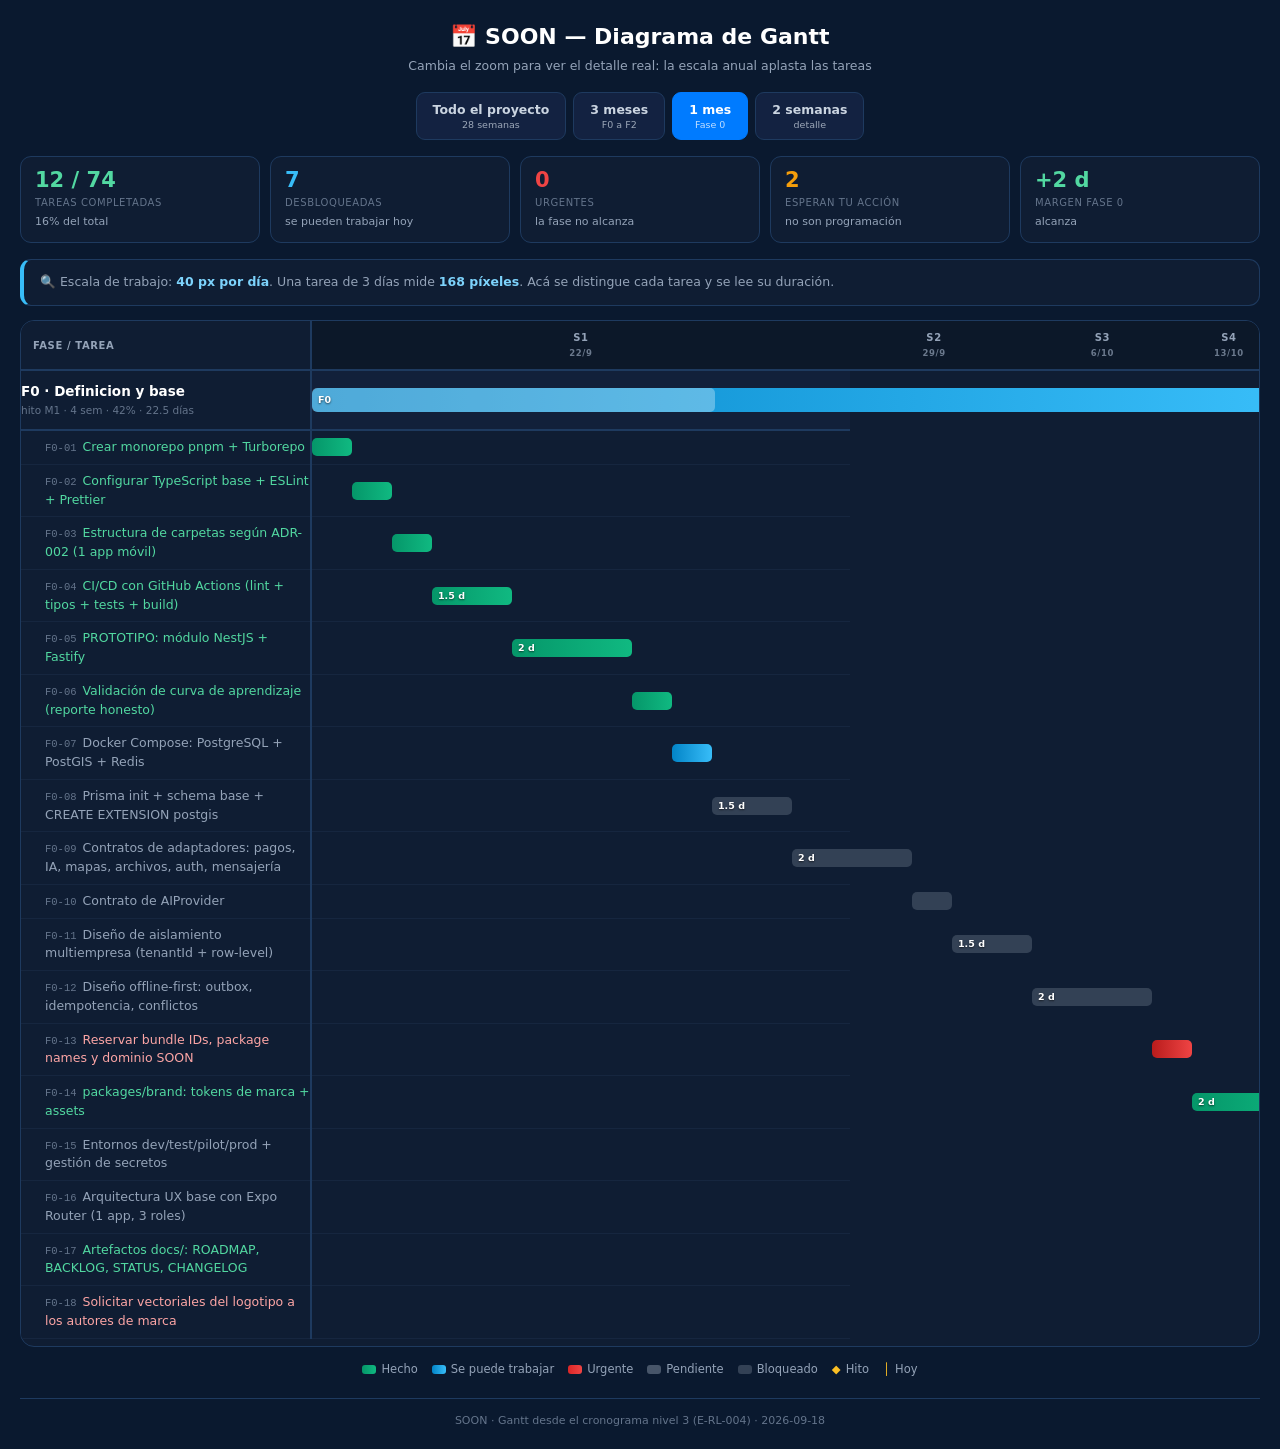
==== commit 7ed4d185: "F0-14 y F0-17 completadas: Fase 0 pasa de deficit -4d a margen +2d F0-17: ROADMAP, STATUS, BACKLOG y" ====
--- a/gantt.html
+++ b/gantt.html
@@ -121,7 +121,7 @@
 </div>
 
 <script>
-/*__DATOS_INICIO__*/var DATOS = {"meta":{"proyecto":"SOON","version":"1.0","fecha":"2026-09-18","fuente":"E-RL-004-SLT cronograma nivel 3 v1.1","total_tareas":92,"completadas":5,"hoy":"2026-09-18","fases":{"F0":{"nombre":"Definicion y base","semanas":4,"inicio":"2026-09-22","fin":"2026-10-16","hito":"M1","tareas":18},"F1":{"nombre":"Identidad","semanas":3,"inicio":"2026-10-19","fin":"2026-11-06","hito":"M2","tareas":12},"F2":{"nombre":"Marketplace","semanas":4,"inicio":"2026-11-09","fin":"2026-12-04","hito":"M3","tareas":14},"F3":{"nombre":"Ejecucion","semanas":5,"inicio":"2026-12-07","fin":"2027-01-08","hito":"M4","tareas":16},"F4":{"nombre":"Pagos y admin","semanas":3,"inicio":"2027-01-11","fin":"2027-01-29","hito":"M5","tareas":10},"F5":{"nombre":"Beta Android","semanas":3,"inicio":"2027-02-01","fin":"2027-02-19","hito":"M6","tareas":8},"F6":{"nombre":"Piloto Android","semanas":2,"inicio":"2027-02-22","fin":"2027-03-05","hito":"M7","tareas":6},"F7":{"nombre":"iOS","semanas":4,"inicio":"2027-03-08","fin":"2027-04-02","hito":"M8","tareas":8}},"actualizado":"2026-09-18"},"nodos":[{"id":"api","nombre":"API /api/v1","sub":"NestJS + Fastify · monolito modular","icono":"⚙️","capa":"nucleo","estado":"hecho","porque":"Es el pegamento del sistema: conecta la app móvil con la base de datos, los servicios externos y el dominio compartido. Se eligió monolito modular en vez de 9 microservicios porque una sola persona no puede operar 9 servicios: da la misma separación de responsabilidades sin la complejidad operativa.","conecta":["App móvil","PostgreSQL + PostGIS","Máquina de Estados","Contratos","Panel Admin"],"tareas":["F0-01","F0-02","F0-03","F0-04","F0-05","F0-06","F0-15"],"prueba":{"titulo":"Probado el 18 de septiembre de 2026","items":["Turborepo compiló los 3 paquetes en orden de dependencia en 8,79 s sin errores","El servidor arrancó en menos de 1 s y respondió en localhost:3000/api/v1","Los 5 endpoints responden HTTP 200","El CI quedó configurado con 3 jobs: verificación, auditoría de seguridad, prueba de arranque"]}},{"id":"viajes","nombre":"Viajes","sub":"dominio central del negocio","icono":"🚚","capa":"modulo","estado":"hecho","porque":"El viaje es el corazón de SOON: es lo que se publica, se oferta, se adjudica, se ejecuta y se liquida. Todo el negocio gira alrededor de esta entidad. Si no funciona el viaje, no hay producto.","conecta":["Máquina de Estados","PostgreSQL + PostGIS","Geo"],"tareas":["F2-01","F2-02","F2-03","F2-04","F2-05","F2-06","F2-08","F2-10","F2-11","F2-12"],"prueba":{"titulo":"Probado el 18 de septiembre de 2026","items":["5 endpoints funcionando: listar, buscar por id, resumen, transiciones y cambio de estado","El resumen calcula la comisión: Bs 2.670 sobre Bs 26.700","Cambio de estado exitoso: el viaje #2 pasó de adjudicado a en_transito","Ruta inválida devuelve HTTP 404 correctamente"]}},{"id":"fsm","nombre":"Máquina de Estados","sub":"@soon/domain · corre en servidor Y en celular","icono":"🔄","capa":"dominio","estado":"hecho","porque":"Las rutas Bolivia→Brasil tienen tramos de horas sin señal. Si el servidor fuera la única fuente de verdad, el viaje se detendría justo donde más importa. Al vivir en un paquete compartido (@soon/domain), la misma máquina corre en el celular del chofer y en el servidor: el chofer puede avanzar el estado sin conexión, y cuando recupera señal sincroniza.","conecta":["API /api/v1","App móvil","Offline-first"],"tareas":["F3-01","F3-02","F3-03","F3-04"],"prueba":{"titulo":"La prueba más importante del 18 de septiembre de 2026","items":["Chofer sobre viaje publicado devolvió 0 transiciones — correcto: todavía no puede actuar","Chofer sobre viaje adjudicado devolvió 1 transición: en_transito","Chofer intentó liquidado desde en_transito y el sistema lo RECHAZÓ con HTTP 400"],"nota":"La regla vive en el dominio compartido, no en el controlador. Por eso puede ejecutarse igual en el dispositivo del chofer."}},{"id":"offline","nombre":"Offline-first","sub":"outbox + idempotencia + conflictos","icono":"📴","capa":"dominio","estado":"curso","porque":"Sin esto, el chofer en zona sin señal no puede cambiar estados, ni registrar incidencias, ni tomar el POD: el viaje se congela. Una cola de GPS sola no alcanza. Lo que hay que resolver es qué pasa cuando dos actores modifican el mismo viaje sin conexión. Regla: el admin gana en estados administrativos, el chofer en los operativos de su viaje, y todo conflicto se registra en auditoría.","conecta":["Máquina de Estados","PostgreSQL + PostGIS","Tracking"],"tareas":["F3-05","F3-06","F3-07","F3-08","F3-09","F0-12"],"prueba":{"titulo":"Idempotencia ya probada el 18 de septiembre de 2026","items":["Se envió dos veces la misma transición con el mismo clientTransitionId","La segunda NO duplicó la operación"],"nota":"Eso significa que el chofer sin señal puede reintentar sin miedo a duplicar el cambio de estado."}},{"id":"auth","nombre":"Auth","sub":"OTP + permisos + multiempresa","icono":"🔐","capa":"modulo","estado":"pend","porque":"Sin autenticación no se sabe quién es quién. Y sin control de permisos, un transportista podría ver datos de otro. El aislamiento multiempresa es uno de los 3 riesgos más graves identificados en la revisión de arquitectura.","conecta":["Todos los módulos","App móvil","Panel Admin"],"tareas":["F1-01","F1-02","F1-03","F1-04","F1-05","F1-06","F1-07"],"extra":{"titulo":"Decisión tomada sobre el OTP","texto":"OTP por email primero (casi gratis), WhatsApp después, SMS último. El SMS a Bolivia cuesta US$0,2215 por segmento. Con 500 transportistas serían unos US$220 al mes: más que todo el presupuesto de infraestructura del piloto.","color":"azul"}},{"id":"tracking","nombre":"Tracking","sub":"GPS tiempo real · offline-capaz","icono":"📡","capa":"modulo","estado":"pend","porque":"La trazabilidad es la propuesta de valor frente a los transportistas tradicionales que operan por WhatsApp y llamadas. El cliente quiere ver dónde está su carga, y la prueba de entrega (POD) es la base de la liquidación.","conecta":["PostgreSQL + PostGIS","Google Maps","Offline-first"],"tareas":["F3-10","F3-11","F3-12","F3-13","F3-14","F3-15","F3-16"]},{"id":"pagos","nombre":"Pagos","sub":"liquidación semiautomática","icono":"💳","capa":"modulo","estado":"pend","porque":"El dinero es la razón por la que el transportista usa la plataforma. Pero el split automático salió del MVP: ningún PSP boliviano lo confirmó y era el riesgo crítico del proyecto. En su lugar: liquidación semiautomática con conciliación manual asistida.","conecta":["PSP boliviano","Viajes","Panel Admin"],"tareas":["F4-01","F4-02","F4-03","F4-04","F4-05","F4-06"]},{"id":"geo","nombre":"Geo","sub":"PostGIS aislado en su propio módulo","icono":"🗺️","capa":"modulo","estado":"pend","porque":"El producto tiene 6 consultas geoespaciales inherentes: camiones cerca del origen, matching flete-vehículo, cotización por ruta, tracking, alertas de desvío y cobertura por zona. Sin PostGIS esto se hace con bounding box en columnas numéricas: funciona con 100 vehículos y colapsa con 2.000, que es la meta del año uno.","conecta":["PostgreSQL + PostGIS","Viajes","Tracking"],"tareas":["F2-07","F2-09"],"extra":{"titulo":"Por qué va aislado","texto":"Prisma no soporta PostGIS nativamente: se usa SQL crudo ($queryRaw). Por eso TODAS las consultas geoespaciales viven en un módulo propio. Si algún día se cambia el ORM, el negocio no se toca.","color":"amarillo"}},{"id":"health","nombre":"Health","sub":"salud del servicio","icono":"💚","capa":"modulo","estado":"hecho","porque":"Es lo que consulta el balanceador de carga y el CI para saber si el sistema está vivo. Sin esto no se puede monitorear ni desplegar con seguridad.","conecta":["API /api/v1"],"tareas":["F0-05"],"prueba":{"titulo":"Probado el 18 de septiembre de 2026","items":["Endpoint de salud respondiendo HTTP 200","Verificado automáticamente en el job de arranque del CI"]}},{"id":"contracts","nombre":"Contratos","sub":"@soon/contracts · DTOs compartidos","icono":"📋","capa":"dominio","estado":"hecho","porque":"Si el backend cambia un campo y la app no, la app se rompe en producción. Al compartir los tipos, TypeScript avisa del desajuste antes de compilar. Esto es lo que evita lo que el ADR-001 llama duplicar contratos entre API y móvil.","conecta":["API /api/v1","App móvil","Panel Admin","Adaptadores"],"tareas":["F0-09","F0-10"],"prueba":{"titulo":"Base funcionando el 18 de septiembre de 2026","items":["ViajeDTO, CambiarEstadoDTO, TransicionDTO, HealthDTO y ErrorDTO ya definidos y en uso por la API"]}},{"id":"prisma","nombre":"Prisma","sub":"ORM · 16 modelos · 408 líneas","icono":"🔷","capa":"datos","estado":"pend","porque":"El esquema de datos es la forma del negocio. Ya existe uno de 16 modelos (User, Company, Vehicle, Trip, TripBid, Payment, POD...) escrito en el esqueleto anterior: es válido y se reutiliza.","conecta":["PostgreSQL + PostGIS","API /api/v1"],"tareas":["F0-08"]},{"id":"db","nombre":"PostgreSQL + PostGIS","sub":"datos transaccionales + geografía","icono":"🗄️","capa":"datos","estado":"user","porque":"Es donde vive todo: usuarios, viajes, ofertas, pagos, documentos. PostgreSQL porque es transaccional y auditable. PostGIS porque el producto es intrínsecamente geográfico.","conecta":["Prisma","Geo","Todos los módulos"],"tareas":["F0-07","F0-08","F0-11"],"extra":{"titulo":"Bloqueador actual","texto":"Requiere Docker Desktop instalado, que todavía no está. Alternativa: PostgreSQL nativo en Windows.","color":"rojo"}},{"id":"app","nombre":"App Móvil Multirol","sub":"React Native + Expo · una app, tres roles","icono":"📱","capa":"cliente","estado":"pend","porque":"Es el producto. Sin app no hay marketplace. Es una sola app con roles (Cliente / Transportista-Chofer), no tres apps separadas. Con una persona a 3-4 h por día, mantener 3 apps implicaría 3 fichas de tienda, 3 pipelines y 3 ciclos de actualización. Ahorra 3-4 semanas y hace que iOS reutilice toda la base.","conecta":["API /api/v1","Máquina de Estados","Contratos","Firebase FCM"],"tareas":["F0-16","F1-08","F1-09","F1-10","F2-09","F2-10","F2-13","F3-15","F5-01","F5-02","F7-01","F7-02"]},{"id":"admin","nombre":"Panel Admin","sub":"Next.js · fuera de la app por seguridad","icono":"🖥️","capa":"cliente","estado":"pend","porque":"El admin va FUERA de la app móvil. Es una decisión de seguridad: es la unidad que controla todo (usuarios, KYC, viajes, incidencias). Si estuviera dentro de la app, cualquier usuario con ingeniería inversa podría intentar escalar privilegios.","conecta":["API /api/v1","Pagos","Auth"],"tareas":["F4-07","F4-08","F4-09","F4-10","F1-12"],"extra":{"titulo":"Decisión abierta (DA-6)","texto":"El usuario lo imagina como una unidad master que controla por módulos y sockets. Pendiente de análisis profundo antes de implementar.","color":"amarillo"}},{"id":"usuario","nombre":"Usuario","sub":"Cliente · Transportista · Chofer","icono":"👤","capa":"cliente","estado":"pend","porque":"Son los tres roles que definen el producto: quien necesita mover carga, quien la mueve y quien supervisa. Cada uno ve una interfaz distinta de la misma app.","conecta":["App Móvil Multirol","Panel Admin"],"tareas":["F1-08","F1-09","F1-12"]},{"id":"psp","nombre":"PSP de pagos","sub":"Libélula · dLocal","icono":"💳","capa":"adaptador","estado":"pend","porque":"Si mañana cambia el proveedor de pagos o aparece uno con mejor tarifa, solo se cambia el adaptador, no el negocio. Eso es lo que hace viable el MVP sin tener el PSP confirmado.","conecta":["Pagos","Contratos"],"tareas":["F0-09","F4-02"]},{"id":"maps","nombre":"Google Maps","sub":"Geocoding · Routes · ETA","icono":"📍","capa":"adaptador","estado":"pend","porque":"Google Maps es caro y su precio puede cambiar. Con el adaptador se puede migrar a otro proveedor de mapas sin tocar la lógica de viajes ni de tracking.","conecta":["Tracking","Geo","Contratos"],"tareas":["F0-09"]},{"id":"ia","nombre":"IA","sub":"AIProvider · contrato ahora, IA en Fase 2","icono":"🤖","capa":"adaptador","estado":"pend","porque":"La IA aduanera salió del MVP: crea expectativa de responsabilidad legal por asesoría, y cada módulo extra desplaza la fecha del piloto. Pero el contrato sí se define ahora, con una implementación vacía, para que entre después sin refactor.","conecta":["Contratos","API /api/v1"],"tareas":["F0-10"],"extra":{"titulo":"Regla vinculante","texto":"Las apps nunca llaman a la IA directamente. Siempre a través del backend. Así se controlan los costos y no se expone la clave.","color":"rojo"}},{"id":"fcm","nombre":"Firebase FCM","sub":"notificaciones push","icono":"🔔","capa":"adaptador","estado":"pend","porque":"Para avisarle al transportista que hay una carga nueva y al cliente que el camión está llegando. Gratis hasta volúmenes altos.","conecta":["App Móvil Multirol","Tracking","Contratos"],"tareas":["F0-09","F2-13","F3-14"]}],"tareas":{"F0-01":{"nombre":"Crear monorepo pnpm + Turborepo","fase":"F0","dias":1,"estado":"hecho","fecha":"2026-09-18","depende":[],"entregable":"package.json, pnpm-workspace.yaml, turbo.json","porque":"Sin un solo repositorio con paquetes compartidos, la máquina de estados no puede correr a la vez en el servidor y en el celular. Esto es lo que hace posible el offline-first."},"F0-02":{"nombre":"Configurar TypeScript base + ESLint + Prettier","fase":"F0","dias":1,"estado":"hecho","fecha":"2026-09-18","depende":["F0-01"],"entregable":"packages/config/","porque":"El modo estricto de TypeScript atrapa los errores de tipo antes de ejecutar. Con una sola persona programando, el compilador es el revisor que no tienes.","nota":"TypeScript estricto funcionando. ESLint y Prettier pendientes."},"F0-03":{"nombre":"Estructura de carpetas según ADR-002 (1 app móvil)","fase":"F0","dias":0.5,"estado":"hecho","fecha":"2026-09-18","depende":["F0-01"],"entregable":"apps/mobile, apps/api, packages/*","porque":"Fija dónde vive cada cosa antes de escribir código. Sin esto, cada archivo nuevo es una decisión y el proyecto se dispersa.","nota":"Estructura creada, pero packages/database, brand, ui, apps/mobile y apps/admin-web siguen vacias."},"F0-04":{"nombre":"CI/CD con GitHub Actions (lint + tipos + tests + build)","fase":"F0","dias":1.5,"estado":"hecho","fecha":"2026-09-18","depende":["F0-02","F0-03"],"entregable":".github/workflows/ci.yml","porque":"Es el guardián automático: revisa cada cambio sin que tengas que acordarte. Es lo que compensa no tener un compañero que revise tu código."},"F0-05":{"nombre":"PROTOTIPO: módulo NestJS + Fastify","fase":"F0","dias":2,"estado":"hecho","fecha":"2026-09-18","depende":["F0-03"],"entregable":"Módulo health funcionando","porque":"PUNTO DE NO RETORNO. Validaba si la curva de aprendizaje era viable con 3-4 h por día. Resultado: VIABLE. El riesgo principal del proyecto quedó despejado con un prototipo funcional, no con una opinión."},"F0-06":{"nombre":"Validación de curva de aprendizaje (reporte honesto)","fase":"F0","dias":0.5,"estado":"hecho","fecha":"2026-09-18","depende":["F0-05"],"entregable":"Nota en progress/ con hallazgos","porque":"Registra qué costó, qué falló y qué se aprendió, para no repetir los mismos tropiezos en el próximo módulo."},"F0-07":{"nombre":"Docker Compose: PostgreSQL + PostGIS + Redis","fase":"F0","dias":1,"estado":"pend","depende":["F0-01"],"entregable":"docker-compose.yml","porque":"Levanta la base de datos real con un comando. Sin esto no se puede probar nada que dependa de datos."},"F0-08":{"nombre":"Prisma init + schema base + CREATE EXTENSION postgis","fase":"F0","dias":1.5,"estado":"pend","depende":["F0-07"],"entregable":"packages/database/","porque":"Traduce los 16 modelos del negocio a la base real y habilita las consultas geográficas."},"F0-09":{"nombre":"Contratos de adaptadores: pagos, IA, mapas, archivos, auth, mensajería","fase":"F0","dias":2,"estado":"pend","depende":["F0-08"],"entregable":"packages/contracts/providers/","porque":"Define la forma de cada servicio externo antes de contratarlo. Permite construir el MVP completo aunque el PSP boliviano todavía no esté confirmado."},"F0-10":{"nombre":"Contrato de AIProvider","fase":"F0","dias":0.5,"estado":"pend","depende":["F0-09"],"entregable":"Interfaz + stub","porque":"Deja la puerta abierta a la IA sin que entre al MVP. Cuando llegue su momento, entra sin refactor."},"F0-11":{"nombre":"Diseño de aislamiento multiempresa (tenantId + row-level)","fase":"F0","dias":1.5,"estado":"pend","depende":["F0-08"],"entregable":"Documento de diseño","porque":"Evita que una empresa vea los datos de otra. Es uno de los 3 riesgos más graves detectados en la revisión de arquitectura."},"F0-12":{"nombre":"Diseño offline-first: outbox, idempotencia, conflictos","fase":"F0","dias":2,"estado":"pend","depende":["F0-08"],"entregable":"Documento de diseño (ADR-005)","porque":"Es el diseño que hace posible operar en los tramos sin señal. El ADR-005 ya está escrito y aprobado."},"F0-13":{"nombre":"Reservar bundle IDs, package names y dominio SOON","fase":"F0","dias":0.5,"estado":"user","depende":[],"entregable":"Cuentas reservadas","porque":"Sin los identificadores reservados no se puede publicar en las tiendas ni configurar las notificaciones push. Es acción del usuario."},"F0-14":{"nombre":"packages/brand: tokens de marca + assets","fase":"F0","dias":2,"estado":"pend","depende":[],"entregable":"Tokens propagándose","porque":"Centraliza colores, tipografía y logos para que la app y el panel se vean como el mismo producto."},"F0-15":{"nombre":"Entornos dev/test/pilot/prod + gestión de secretos","fase":"F0","dias":1.5,"estado":"pend","depende":["F0-04"],"entregable":"Configuración desplegable","porque":"Separa los datos de prueba de los datos reales. Sin esto, una prueba puede borrar información de un cliente."},"F0-16":{"nombre":"Arquitectura UX base con Expo Router (1 app, 3 roles)","fase":"F0","dias":2,"estado":"pend","depende":["F0-03"],"entregable":"Navegación por rol","porque":"Define cómo se ve la app antes de construir cada pantalla. Es lo que permite que una sola app sirva a tres roles distintos sin confundir al chofer."},"F0-17":{"nombre":"Artefactos docs/: ROADMAP, BACKLOG, STATUS, CHANGELOG","fase":"F0","dias":1,"estado":"pend","depende":[],"entregable":"docs/ completo","porque":"Es la memoria del proyecto. Sin esto, en tres semanas no vas a recordar por qué se decidió algo."},"F0-18":{"nombre":"Solicitar vectoriales del logotipo a los autores de marca","fase":"F0","dias":0.5,"estado":"user","depende":[],"entregable":"Solicitud enviada","porque":"Sin los archivos vectoriales no se pueden generar los iconos de las tiendas ni los assets de la app. Es acción del usuario."},"F1-01":{"nombre":"Autenticación: registro + login","fase":"F1","dias":2,"estado":"pend","depende":["F0-08"],"porque":"Es la puerta de entrada: sin saber quién es quién no se puede proteger nada."},"F1-02":{"nombre":"OTP por email (canal primario, DA-1)","fase":"F1","dias":2,"estado":"pend","depende":["F1-01"],"porque":"El email es casi gratis y basta para el piloto. Se eligió primero por costo, no por elegancia."},"F1-03":{"nombre":"OTP WhatsApp (canal secundario)","fase":"F1","dias":1.5,"estado":"pend","depende":["F1-02"],"porque":"En Bolivia el WhatsApp es el canal real de comunicación. Es el respaldo natural del email."},"F1-04":{"nombre":"Sesiones revocables + recuperación de cuenta","fase":"F1","dias":1.5,"estado":"pend","depende":["F1-01"],"porque":"Permite cerrar el acceso de un dispositivo perdido o robado, algo crítico en transporte."},"F1-05":{"nombre":"RBAC con permisos verificados en backend","fase":"F1","dias":2,"estado":"pend","depende":["F1-01"],"porque":"Los permisos se verifican en el servidor, nunca solo en la app. Cualquiera puede modificar una app; el servidor no."},"F1-06":{"nombre":"Aislamiento multiempresa (tenantId + row-level)","fase":"F1","dias":3,"estado":"pend","depende":["F1-05"],"porque":"Es el candado que impide que una empresa vea los datos de otra."},"F1-07":{"nombre":"Pruebas de penetración entre organizaciones","fase":"F1","dias":2,"estado":"pend","depende":["F1-06"],"porque":"Verifica de verdad que el candado funciona, intentando romperlo a propósito."},"F1-08":{"nombre":"Registro de empresa cliente","fase":"F1","dias":2,"estado":"pend","depende":["F1-06"],"porque":"Es el alta del lado que paga por mover carga."},"F1-09":{"nombre":"Registro de transportista y chofer","fase":"F1","dias":2,"estado":"pend","depende":["F1-06"],"porque":"Es el alta del lado que ejecuta el transporte. El chofer necesita una interfaz mucho más simple que el transportista."},"F1-10":{"nombre":"Registro de vehículo + documentos (RUAT, licencia, carnet)","fase":"F1","dias":2,"estado":"pend","depende":["F1-09"],"porque":"Sin documentos verificados no hay confianza para asignar una carga."},"F1-11":{"nombre":"Carga segura de archivos (URLs firmadas)","fase":"F1","dias":1.5,"estado":"pend","depende":["F0-09"],"porque":"Los documentos y las fotos del POD no pueden quedar en un enlace público. Las URLs firmadas caducan."},"F1-12":{"nombre":"Flujo KYC: revisión y aprobación por admin","fase":"F1","dias":2,"estado":"pend","depende":["F1-10"],"porque":"Es el filtro humano que aprueba a quién entra a la plataforma."},"F2-01":{"nombre":"Modelo de datos: Trip, Load, Offer","fase":"F2","dias":2,"estado":"pend","depende":["F1-06"],"porque":"Define las tres entidades del marketplace. Todo lo demás se construye encima."},"F2-02":{"nombre":"Crear solicitud de flete (todos los campos)","fase":"F2","dias":2.5,"estado":"pend","depende":["F2-01"],"porque":"Es el primer paso del negocio: alguien publica que necesita mover carga."},"F2-03":{"nombre":"Catálogo de tipos de transporte (7 categorías)","fase":"F2","dias":1,"estado":"pend","depende":["F2-01"],"porque":"Clasifica la oferta y la demanda para poder cruzarlas."},"F2-04":{"nombre":"★ Decidir y parametrizar comisión (B-08 pendiente)","fase":"F2","dias":0.5,"estado":"pend","depende":[],"porque":"Es el modelo de ingreso del negocio. Sin este número no se puede cotizar ni liquidar. Sigue pendiente de decisión entre 10% y 10-15%."},"F2-05":{"nombre":"Motor de tarifa base: ruta + multiplicador camión/peso","fase":"F2","dias":3,"estado":"pend","depende":["F2-01"],"porque":"Automatiza el precio para que no haya que negociar cada viaje desde cero."},"F2-06":{"nombre":"Tarifa manual dinámica (ajuste por combustible/época/demanda)","fase":"F2","dias":2,"estado":"pend","depende":["F2-05"],"porque":"El precio del transporte en Bolivia cambia por bloqueos, combustible y época. El sistema debe poder ajustarlo sin reprogramar."},"F2-07":{"nombre":"Módulo geo/ con PostGIS (consultas aisladas)","fase":"F2","dias":2.5,"estado":"pend","depende":["F2-01"],"porque":"Habilita las 6 consultas geográficas del producto en un solo lugar aislado."},"F2-08":{"nombre":"Cotización instantánea + fallback a ofertas","fase":"F2","dias":2,"estado":"pend","depende":["F2-07"],"porque":"Da una respuesta inmediata al cliente, y si no hay tarifa calculable, deja que los transportistas oferten."},"F2-09":{"nombre":"Publicar y filtrar oportunidades (radio geográfico)","fase":"F2","dias":2.5,"estado":"pend","depende":["F2-07"],"porque":"El transportista solo debe ver cargas que le sirven: cerca de donde está, no todas las del país."},"F2-10":{"nombre":"Ofertas: crear, editar, retirar","fase":"F2","dias":2,"estado":"pend","depende":["F2-09"],"porque":"Es el mecanismo por el que el transportista propone su precio."},"F2-11":{"nombre":"Puja controlada + contraoferta","fase":"F2","dias":2,"estado":"pend","depende":["F2-10"],"porque":"Permite negociar sin salir de la plataforma ni volver al WhatsApp."},"F2-12":{"nombre":"Adjudicación y creación de viaje","fase":"F2","dias":2,"estado":"pend","depende":["F2-11"],"porque":"Es el momento en que una oferta se convierte en un compromiso real y nace el viaje."},"F2-13":{"nombre":"Notificaciones del marketplace (push)","fase":"F2","dias":2,"estado":"pend","depende":["F0-09"],"porque":"Sin aviso, el transportista no se entera de que hay carga nueva y la oportunidad se pierde."},"F2-14":{"nombre":"Pruebas E2E del flujo marketplace","fase":"F2","dias":2,"estado":"pend","depende":["F2-12"],"porque":"Verifica el flujo completo de punta a punta, no cada pieza por separado."},"F3-01":{"nombre":"Máquina de estados (11 + 2 alternativos) en backend","fase":"F3","dias":2.5,"estado":"hecho","fecha":"2026-09-18","depende":["F2-12"],"porque":"Define qué estados puede tener un viaje y quién puede moverlos. Es la ley del sistema.","nota":"La versión base ya corre con 6 estados."},"F3-02":{"nombre":"Validación de transiciones: permisos, condiciones, evidencia","fase":"F3","dias":2,"estado":"hecho","fecha":"2026-09-18","depende":["F3-01"],"porque":"Impide que alguien salte un paso, como liquidar un viaje que nunca se entregó."},"F3-03":{"nombre":"★ Máquina de estados REPLICABLE en packages/domain","fase":"F3","dias":3,"estado":"hecho","fecha":"2026-09-18","depende":["F3-01"],"porque":"Es la decisión que hace posible todo el offline-first: la misma regla corre en el servidor y en el celular sin duplicar código.","nota":"Implementada en @soon/domain."},"F3-04":{"nombre":"TripTransition — historial auditable","fase":"F3","dias":1.5,"estado":"pend","depende":["F3-01"],"porque":"Registra quién cambió qué y cuándo. Sin este historial no hay forma de resolver una disputa."},"F3-05":{"nombre":"SyncOutbox en SQLite (cliente)","fase":"F3","dias":3,"estado":"pend","depende":["F3-03"],"porque":"Es la cola que guarda en el celular lo que no se pudo enviar, para mandarlo cuando vuelva la señal."},"F3-06":{"nombre":"Idempotencia con clientTransitionId","fase":"F3","dias":2.5,"estado":"hecho","fecha":"2026-09-18","depende":["F3-05"],"porque":"Evita que un reintento sin señal duplique el cambio de estado.","nota":"Probado: la segunda petición idéntica no duplicó la operación."},"F3-07":{"nombre":"Resolución de conflictos + AuditLog","fase":"F3","dias":3,"estado":"pend","depende":["F3-06"],"porque":"Define qué pasa cuando dos actores modifican el mismo viaje sin conexión: el admin gana lo administrativo, el chofer lo operativo de su viaje, y todo conflicto queda auditado."},"F3-08":{"nombre":"Sincronización: reintentos, backoff, resolución","fase":"F3","dias":2.5,"estado":"pend","depende":["F3-07"],"porque":"Hace que la sincronización sea paciente y no sature la red cuando vuelve la señal."},"F3-09":{"nombre":"Pruebas de operación sin conexión (modo avión)","fase":"F3","dias":2,"estado":"pend","depende":["F3-08"],"porque":"Es la única prueba que demuestra de verdad que el offline funciona: con el celular en modo avión."},"F3-10":{"nombre":"Captura y transmisión de ubicación (buffer, reintentos)","fase":"F3","dias":2.5,"estado":"pend","depende":["F3-05"],"porque":"Es la base del tracking: guardar la posición aunque no haya señal y enviarla después."},"F3-11":{"nombre":"Tracking adaptativo + criterio medible de batería","fase":"F3","dias":2.5,"estado":"pend","depende":["F3-10"],"porque":"Un GPS que transmite siempre agota la batería del chofer en horas. Debe adaptarse al movimiento."},"F3-12":{"nombre":"Mapa en tiempo real con degradación sin conectividad","fase":"F3","dias":3,"estado":"pend","depende":["F3-11"],"porque":"Debe seguir mostrando algo útil cuando se cae la conexión, no una pantalla vacía."},"F3-13":{"nombre":"Registro de incidencias (funciona offline)","fase":"F3","dias":2,"estado":"pend","depende":["F3-05"],"porque":"Un pinchazo o un bloqueo ocurren justo donde no hay señal. La incidencia debe poder registrarse igual."},"F3-14":{"nombre":"Alertas y notificaciones push","fase":"F3","dias":2,"estado":"pend","depende":["F0-09"],"porque":"Avisa al cliente de la llegada y al transportista de cualquier desvío."},"F3-15":{"nombre":"POD verificable: foto + firma + hash + timestamp + GPS","fase":"F3","dias":3,"estado":"pend","depende":["F3-05"],"porque":"Es la prueba de entrega y la base de la liquidación. Sin POD verificable no hay forma de cobrar ni de defenderse de un reclamo."},"F3-16":{"nombre":"Verificación cruzada de POD al sincronizar","fase":"F3","dias":2,"estado":"pend","depende":["F3-15"],"porque":"Detecta si el POD fue alterado entre el celular y el servidor."},"F4-01":{"nombre":"Contrato PaymentProvider + ledger inmutable","fase":"F4","dias":2.5,"estado":"pend","depende":["F0-09"],"porque":"Un registro de movimientos que no se puede editar es lo que hace auditable el dinero."},"F4-02":{"nombre":"Integración con PSP boliviano (o stub si no hay)","fase":"F4","dias":3,"estado":"pend","depende":["F4-01"],"porque":"Conecta con el proveedor de pagos real. Si no está confirmado, se construye contra el stub y se cambia después sin tocar el negocio."},"F4-03":{"nombre":"Flujo de cobro al cliente","fase":"F4","dias":2.5,"estado":"pend","depende":["F4-02"],"porque":"Es el momento en que entra el dinero."},"F4-04":{"nombre":"Liquidación semiautomática al transportista","fase":"F4","dias":3,"estado":"pend","depende":["F4-02"],"porque":"Reemplaza el split automático que salió del MVP. Calcula cuánto le toca a cada parte y deja la conciliación asistida."},"F4-05":{"nombre":"Conciliación: panel + registro manual","fase":"F4","dias":3,"estado":"pend","depende":["F4-04"],"porque":"Permite cuadrar lo que dice el banco con lo que dice el sistema, aunque la conciliación no sea automática."},"F4-06":{"nombre":"Comprobantes y facturación","fase":"F4","dias":2,"estado":"pend","depende":["F4-03"],"porque":"En Bolivia sin comprobante no hay cierre contable para el cliente."},"F4-07":{"nombre":"Panel admin: gestión de usuarios y KYC","fase":"F4","dias":3,"estado":"pend","depende":["F1-12"],"porque":"Es donde el administrador aprueba, suspende o corrige cuentas."},"F4-08":{"nombre":"Panel admin: supervisión de viajes","fase":"F4","dias":3,"estado":"pend","depende":["F4-07"],"porque":"Permite ver todos los viajes en curso y detectar cuál se atascó."},"F4-09":{"nombre":"Panel admin: incidencias y disputas","fase":"F4","dias":2.5,"estado":"pend","depende":["F4-08"],"porque":"Cuando cliente y transportista no coinciden, alguien tiene que resolver con evidencia."},"F4-10":{"nombre":"Auditoría transversal (AuditLog) consultable","fase":"F4","dias":2,"estado":"pend","depende":["F3-07"],"porque":"Convierte el registro de conflictos en algo que se puede consultar y usar como prueba."},"F5-01":{"nombre":"Beta cerrada Android","fase":"F5","dias":0,"estado":"pend","depende":["F4-10"],"porque":"Primera prueba con usuarios reales antes de abrir al público."},"F5-02":{"nombre":"Corrección de hallazgos de beta","fase":"F5","dias":0,"estado":"pend","depende":["F5-01"],"porque":"Los errores que aparecen con usuarios reales no se ven en las pruebas internas."},"F7-01":{"nombre":"Adaptación iOS","fase":"F7","dias":0,"estado":"pend","depende":["F5-02"],"porque":"Reutiliza toda la base ya construida para Android. Son 4 semanas, no 28."},"F7-02":{"nombre":"Publicación en App Store","fase":"F7","dias":0,"estado":"pend","depende":["F7-01"],"porque":"Cierra el ciclo de producto en las dos tiendas."}}};/*__DATOS_FIN__*/
+/*__DATOS_INICIO__*/var DATOS = {"meta":{"proyecto":"SOON","version":"1.0","fecha":"2026-09-18","fuente":"E-RL-004-SLT cronograma nivel 3 v1.1","total_tareas":92,"completadas":5,"hoy":"2026-09-18","fases":{"F0":{"nombre":"Definicion y base","semanas":4,"inicio":"2026-09-22","fin":"2026-10-16","hito":"M1","tareas":18},"F1":{"nombre":"Identidad","semanas":3,"inicio":"2026-10-19","fin":"2026-11-06","hito":"M2","tareas":12},"F2":{"nombre":"Marketplace","semanas":4,"inicio":"2026-11-09","fin":"2026-12-04","hito":"M3","tareas":14},"F3":{"nombre":"Ejecucion","semanas":5,"inicio":"2026-12-07","fin":"2027-01-08","hito":"M4","tareas":16},"F4":{"nombre":"Pagos y admin","semanas":3,"inicio":"2027-01-11","fin":"2027-01-29","hito":"M5","tareas":10},"F5":{"nombre":"Beta Android","semanas":3,"inicio":"2027-02-01","fin":"2027-02-19","hito":"M6","tareas":8},"F6":{"nombre":"Piloto Android","semanas":2,"inicio":"2027-02-22","fin":"2027-03-05","hito":"M7","tareas":6},"F7":{"nombre":"iOS","semanas":4,"inicio":"2027-03-08","fin":"2027-04-02","hito":"M8","tareas":8}},"actualizado":"2026-09-18"},"nodos":[{"id":"api","nombre":"API /api/v1","sub":"NestJS + Fastify · monolito modular","icono":"⚙️","capa":"nucleo","estado":"hecho","porque":"Es el pegamento del sistema: conecta la app móvil con la base de datos, los servicios externos y el dominio compartido. Se eligió monolito modular en vez de 9 microservicios porque una sola persona no puede operar 9 servicios: da la misma separación de responsabilidades sin la complejidad operativa.","conecta":["App móvil","PostgreSQL + PostGIS","Máquina de Estados","Contratos","Panel Admin"],"tareas":["F0-01","F0-02","F0-03","F0-04","F0-05","F0-06","F0-15"],"prueba":{"titulo":"Probado el 18 de septiembre de 2026","items":["Turborepo compiló los 3 paquetes en orden de dependencia en 8,79 s sin errores","El servidor arrancó en menos de 1 s y respondió en localhost:3000/api/v1","Los 5 endpoints responden HTTP 200","El CI quedó configurado con 3 jobs: verificación, auditoría de seguridad, prueba de arranque"]}},{"id":"viajes","nombre":"Viajes","sub":"dominio central del negocio","icono":"🚚","capa":"modulo","estado":"hecho","porque":"El viaje es el corazón de SOON: es lo que se publica, se oferta, se adjudica, se ejecuta y se liquida. Todo el negocio gira alrededor de esta entidad. Si no funciona el viaje, no hay producto.","conecta":["Máquina de Estados","PostgreSQL + PostGIS","Geo"],"tareas":["F2-01","F2-02","F2-03","F2-04","F2-05","F2-06","F2-08","F2-10","F2-11","F2-12"],"prueba":{"titulo":"Probado el 18 de septiembre de 2026","items":["5 endpoints funcionando: listar, buscar por id, resumen, transiciones y cambio de estado","El resumen calcula la comisión: Bs 2.670 sobre Bs 26.700","Cambio de estado exitoso: el viaje #2 pasó de adjudicado a en_transito","Ruta inválida devuelve HTTP 404 correctamente"]}},{"id":"fsm","nombre":"Máquina de Estados","sub":"@soon/domain · corre en servidor Y en celular","icono":"🔄","capa":"dominio","estado":"hecho","porque":"Las rutas Bolivia→Brasil tienen tramos de horas sin señal. Si el servidor fuera la única fuente de verdad, el viaje se detendría justo donde más importa. Al vivir en un paquete compartido (@soon/domain), la misma máquina corre en el celular del chofer y en el servidor: el chofer puede avanzar el estado sin conexión, y cuando recupera señal sincroniza.","conecta":["API /api/v1","App móvil","Offline-first"],"tareas":["F3-01","F3-02","F3-03","F3-04"],"prueba":{"titulo":"La prueba más importante del 18 de septiembre de 2026","items":["Chofer sobre viaje publicado devolvió 0 transiciones — correcto: todavía no puede actuar","Chofer sobre viaje adjudicado devolvió 1 transición: en_transito","Chofer intentó liquidado desde en_transito y el sistema lo RECHAZÓ con HTTP 400"],"nota":"La regla vive en el dominio compartido, no en el controlador. Por eso puede ejecutarse igual en el dispositivo del chofer."}},{"id":"offline","nombre":"Offline-first","sub":"outbox + idempotencia + conflictos","icono":"📴","capa":"dominio","estado":"curso","porque":"Sin esto, el chofer en zona sin señal no puede cambiar estados, ni registrar incidencias, ni tomar el POD: el viaje se congela. Una cola de GPS sola no alcanza. Lo que hay que resolver es qué pasa cuando dos actores modifican el mismo viaje sin conexión. Regla: el admin gana en estados administrativos, el chofer en los operativos de su viaje, y todo conflicto se registra en auditoría.","conecta":["Máquina de Estados","PostgreSQL + PostGIS","Tracking"],"tareas":["F3-05","F3-06","F3-07","F3-08","F3-09","F0-12"],"prueba":{"titulo":"Idempotencia ya probada el 18 de septiembre de 2026","items":["Se envió dos veces la misma transición con el mismo clientTransitionId","La segunda NO duplicó la operación"],"nota":"Eso significa que el chofer sin señal puede reintentar sin miedo a duplicar el cambio de estado."}},{"id":"auth","nombre":"Auth","sub":"OTP + permisos + multiempresa","icono":"🔐","capa":"modulo","estado":"pend","porque":"Sin autenticación no se sabe quién es quién. Y sin control de permisos, un transportista podría ver datos de otro. El aislamiento multiempresa es uno de los 3 riesgos más graves identificados en la revisión de arquitectura.","conecta":["Todos los módulos","App móvil","Panel Admin"],"tareas":["F1-01","F1-02","F1-03","F1-04","F1-05","F1-06","F1-07"],"extra":{"titulo":"Decisión tomada sobre el OTP","texto":"OTP por email primero (casi gratis), WhatsApp después, SMS último. El SMS a Bolivia cuesta US$0,2215 por segmento. Con 500 transportistas serían unos US$220 al mes: más que todo el presupuesto de infraestructura del piloto.","color":"azul"}},{"id":"tracking","nombre":"Tracking","sub":"GPS tiempo real · offline-capaz","icono":"📡","capa":"modulo","estado":"pend","porque":"La trazabilidad es la propuesta de valor frente a los transportistas tradicionales que operan por WhatsApp y llamadas. El cliente quiere ver dónde está su carga, y la prueba de entrega (POD) es la base de la liquidación.","conecta":["PostgreSQL + PostGIS","Google Maps","Offline-first"],"tareas":["F3-10","F3-11","F3-12","F3-13","F3-14","F3-15","F3-16"]},{"id":"pagos","nombre":"Pagos","sub":"liquidación semiautomática","icono":"💳","capa":"modulo","estado":"pend","porque":"El dinero es la razón por la que el transportista usa la plataforma. Pero el split automático salió del MVP: ningún PSP boliviano lo confirmó y era el riesgo crítico del proyecto. En su lugar: liquidación semiautomática con conciliación manual asistida.","conecta":["PSP boliviano","Viajes","Panel Admin"],"tareas":["F4-01","F4-02","F4-03","F4-04","F4-05","F4-06"]},{"id":"geo","nombre":"Geo","sub":"PostGIS aislado en su propio módulo","icono":"🗺️","capa":"modulo","estado":"pend","porque":"El producto tiene 6 consultas geoespaciales inherentes: camiones cerca del origen, matching flete-vehículo, cotización por ruta, tracking, alertas de desvío y cobertura por zona. Sin PostGIS esto se hace con bounding box en columnas numéricas: funciona con 100 vehículos y colapsa con 2.000, que es la meta del año uno.","conecta":["PostgreSQL + PostGIS","Viajes","Tracking"],"tareas":["F2-07","F2-09"],"extra":{"titulo":"Por qué va aislado","texto":"Prisma no soporta PostGIS nativamente: se usa SQL crudo ($queryRaw). Por eso TODAS las consultas geoespaciales viven en un módulo propio. Si algún día se cambia el ORM, el negocio no se toca.","color":"amarillo"}},{"id":"health","nombre":"Health","sub":"salud del servicio","icono":"💚","capa":"modulo","estado":"hecho","porque":"Es lo que consulta el balanceador de carga y el CI para saber si el sistema está vivo. Sin esto no se puede monitorear ni desplegar con seguridad.","conecta":["API /api/v1"],"tareas":["F0-05"],"prueba":{"titulo":"Probado el 18 de septiembre de 2026","items":["Endpoint de salud respondiendo HTTP 200","Verificado automáticamente en el job de arranque del CI"]}},{"id":"contracts","nombre":"Contratos","sub":"@soon/contracts · DTOs compartidos","icono":"📋","capa":"dominio","estado":"hecho","porque":"Si el backend cambia un campo y la app no, la app se rompe en producción. Al compartir los tipos, TypeScript avisa del desajuste antes de compilar. Esto es lo que evita lo que el ADR-001 llama duplicar contratos entre API y móvil.","conecta":["API /api/v1","App móvil","Panel Admin","Adaptadores"],"tareas":["F0-09","F0-10"],"prueba":{"titulo":"Base funcionando el 18 de septiembre de 2026","items":["ViajeDTO, CambiarEstadoDTO, TransicionDTO, HealthDTO y ErrorDTO ya definidos y en uso por la API"]}},{"id":"prisma","nombre":"Prisma","sub":"ORM · 16 modelos · 408 líneas","icono":"🔷","capa":"datos","estado":"pend","porque":"El esquema de datos es la forma del negocio. Ya existe uno de 16 modelos (User, Company, Vehicle, Trip, TripBid, Payment, POD...) escrito en el esqueleto anterior: es válido y se reutiliza.","conecta":["PostgreSQL + PostGIS","API /api/v1"],"tareas":["F0-08"]},{"id":"db","nombre":"PostgreSQL + PostGIS","sub":"datos transaccionales + geografía","icono":"🗄️","capa":"datos","estado":"user","porque":"Es donde vive todo: usuarios, viajes, ofertas, pagos, documentos. PostgreSQL porque es transaccional y auditable. PostGIS porque el producto es intrínsecamente geográfico.","conecta":["Prisma","Geo","Todos los módulos"],"tareas":["F0-07","F0-08","F0-11"],"extra":{"titulo":"Bloqueador actual","texto":"Requiere Docker Desktop instalado, que todavía no está. Alternativa: PostgreSQL nativo en Windows.","color":"rojo"}},{"id":"app","nombre":"App Móvil Multirol","sub":"React Native + Expo · una app, tres roles","icono":"📱","capa":"cliente","estado":"pend","porque":"Es el producto. Sin app no hay marketplace. Es una sola app con roles (Cliente / Transportista-Chofer), no tres apps separadas. Con una persona a 3-4 h por día, mantener 3 apps implicaría 3 fichas de tienda, 3 pipelines y 3 ciclos de actualización. Ahorra 3-4 semanas y hace que iOS reutilice toda la base.","conecta":["API /api/v1","Máquina de Estados","Contratos","Firebase FCM"],"tareas":["F0-16","F1-08","F1-09","F1-10","F2-09","F2-10","F2-13","F3-15","F5-01","F5-02","F7-01","F7-02"]},{"id":"admin","nombre":"Panel Admin","sub":"Next.js · fuera de la app por seguridad","icono":"🖥️","capa":"cliente","estado":"pend","porque":"El admin va FUERA de la app móvil. Es una decisión de seguridad: es la unidad que controla todo (usuarios, KYC, viajes, incidencias). Si estuviera dentro de la app, cualquier usuario con ingeniería inversa podría intentar escalar privilegios.","conecta":["API /api/v1","Pagos","Auth"],"tareas":["F4-07","F4-08","F4-09","F4-10","F1-12"],"extra":{"titulo":"Decisión abierta (DA-6)","texto":"El usuario lo imagina como una unidad master que controla por módulos y sockets. Pendiente de análisis profundo antes de implementar.","color":"amarillo"}},{"id":"usuario","nombre":"Usuario","sub":"Cliente · Transportista · Chofer","icono":"👤","capa":"cliente","estado":"pend","porque":"Son los tres roles que definen el producto: quien necesita mover carga, quien la mueve y quien supervisa. Cada uno ve una interfaz distinta de la misma app.","conecta":["App Móvil Multirol","Panel Admin"],"tareas":["F1-08","F1-09","F1-12"]},{"id":"psp","nombre":"PSP de pagos","sub":"Libélula · dLocal","icono":"💳","capa":"adaptador","estado":"pend","porque":"Si mañana cambia el proveedor de pagos o aparece uno con mejor tarifa, solo se cambia el adaptador, no el negocio. Eso es lo que hace viable el MVP sin tener el PSP confirmado.","conecta":["Pagos","Contratos"],"tareas":["F0-09","F4-02"]},{"id":"maps","nombre":"Google Maps","sub":"Geocoding · Routes · ETA","icono":"📍","capa":"adaptador","estado":"pend","porque":"Google Maps es caro y su precio puede cambiar. Con el adaptador se puede migrar a otro proveedor de mapas sin tocar la lógica de viajes ni de tracking.","conecta":["Tracking","Geo","Contratos"],"tareas":["F0-09"]},{"id":"ia","nombre":"IA","sub":"AIProvider · contrato ahora, IA en Fase 2","icono":"🤖","capa":"adaptador","estado":"pend","porque":"La IA aduanera salió del MVP: crea expectativa de responsabilidad legal por asesoría, y cada módulo extra desplaza la fecha del piloto. Pero el contrato sí se define ahora, con una implementación vacía, para que entre después sin refactor.","conecta":["Contratos","API /api/v1"],"tareas":["F0-10"],"extra":{"titulo":"Regla vinculante","texto":"Las apps nunca llaman a la IA directamente. Siempre a través del backend. Así se controlan los costos y no se expone la clave.","color":"rojo"}},{"id":"fcm","nombre":"Firebase FCM","sub":"notificaciones push","icono":"🔔","capa":"adaptador","estado":"pend","porque":"Para avisarle al transportista que hay una carga nueva y al cliente que el camión está llegando. Gratis hasta volúmenes altos.","conecta":["App Móvil Multirol","Tracking","Contratos"],"tareas":["F0-09","F2-13","F3-14"]}],"tareas":{"F0-01":{"nombre":"Crear monorepo pnpm + Turborepo","fase":"F0","dias":1,"estado":"hecho","fecha":"2026-09-18","depende":[],"entregable":"package.json, pnpm-workspace.yaml, turbo.json","porque":"Sin un solo repositorio con paquetes compartidos, la máquina de estados no puede correr a la vez en el servidor y en el celular. Esto es lo que hace posible el offline-first."},"F0-02":{"nombre":"Configurar TypeScript base + ESLint + Prettier","fase":"F0","dias":1,"estado":"hecho","fecha":"2026-09-18","depende":["F0-01"],"entregable":"packages/config/","porque":"El modo estricto de TypeScript atrapa los errores de tipo antes de ejecutar. Con una sola persona programando, el compilador es el revisor que no tienes.","nota":"TypeScript estricto funcionando. ESLint y Prettier pendientes."},"F0-03":{"nombre":"Estructura de carpetas según ADR-002 (1 app móvil)","fase":"F0","dias":0.5,"estado":"hecho","fecha":"2026-09-18","depende":["F0-01"],"entregable":"apps/mobile, apps/api, packages/*","porque":"Fija dónde vive cada cosa antes de escribir código. Sin esto, cada archivo nuevo es una decisión y el proyecto se dispersa.","nota":"Estructura creada, pero packages/database, brand, ui, apps/mobile y apps/admin-web siguen vacias."},"F0-04":{"nombre":"CI/CD con GitHub Actions (lint + tipos + tests + build)","fase":"F0","dias":1.5,"estado":"hecho","fecha":"2026-09-18","depende":["F0-02","F0-03"],"entregable":".github/workflows/ci.yml","porque":"Es el guardián automático: revisa cada cambio sin que tengas que acordarte. Es lo que compensa no tener un compañero que revise tu código."},"F0-05":{"nombre":"PROTOTIPO: módulo NestJS + Fastify","fase":"F0","dias":2,"estado":"hecho","fecha":"2026-09-18","depende":["F0-03"],"entregable":"Módulo health funcionando","porque":"PUNTO DE NO RETORNO. Validaba si la curva de aprendizaje era viable con 3-4 h por día. Resultado: VIABLE. El riesgo principal del proyecto quedó despejado con un prototipo funcional, no con una opinión."},"F0-06":{"nombre":"Validación de curva de aprendizaje (reporte honesto)","fase":"F0","dias":0.5,"estado":"hecho","fecha":"2026-09-18","depende":["F0-05"],"entregable":"Nota en progress/ con hallazgos","porque":"Registra qué costó, qué falló y qué se aprendió, para no repetir los mismos tropiezos en el próximo módulo."},"F0-07":{"nombre":"Docker Compose: PostgreSQL + PostGIS + Redis","fase":"F0","dias":1,"estado":"pend","depende":["F0-01"],"entregable":"docker-compose.yml","porque":"Levanta la base de datos real con un comando. Sin esto no se puede probar nada que dependa de datos."},"F0-08":{"nombre":"Prisma init + schema base + CREATE EXTENSION postgis","fase":"F0","dias":1.5,"estado":"pend","depende":["F0-07"],"entregable":"packages/database/","porque":"Traduce los 16 modelos del negocio a la base real y habilita las consultas geográficas."},"F0-09":{"nombre":"Contratos de adaptadores: pagos, IA, mapas, archivos, auth, mensajería","fase":"F0","dias":2,"estado":"pend","depende":["F0-08"],"entregable":"packages/contracts/providers/","porque":"Define la forma de cada servicio externo antes de contratarlo. Permite construir el MVP completo aunque el PSP boliviano todavía no esté confirmado."},"F0-10":{"nombre":"Contrato de AIProvider","fase":"F0","dias":0.5,"estado":"pend","depende":["F0-09"],"entregable":"Interfaz + stub","porque":"Deja la puerta abierta a la IA sin que entre al MVP. Cuando llegue su momento, entra sin refactor."},"F0-11":{"nombre":"Diseño de aislamiento multiempresa (tenantId + row-level)","fase":"F0","dias":1.5,"estado":"pend","depende":["F0-08"],"entregable":"Documento de diseño","porque":"Evita que una empresa vea los datos de otra. Es uno de los 3 riesgos más graves detectados en la revisión de arquitectura."},"F0-12":{"nombre":"Diseño offline-first: outbox, idempotencia, conflictos","fase":"F0","dias":2,"estado":"pend","depende":["F0-08"],"entregable":"Documento de diseño (ADR-005)","porque":"Es el diseño que hace posible operar en los tramos sin señal. El ADR-005 ya está escrito y aprobado."},"F0-13":{"nombre":"Reservar bundle IDs, package names y dominio SOON","fase":"F0","dias":0.5,"estado":"user","depende":[],"entregable":"Cuentas reservadas","porque":"Sin los identificadores reservados no se puede publicar en las tiendas ni configurar las notificaciones push. Es acción del usuario."},"F0-14":{"nombre":"packages/brand: tokens de marca + assets","fase":"F0","dias":2,"estado":"hecho","depende":[],"entregable":"Tokens propagándose","porque":"Centraliza colores, tipografía y logos para que la app y el panel se vean como el mismo producto.","fecha":"2026-09-18","nota":"tokens.ts compilado. Color de peligro definido con contraste medido 4.68:1 (AA)."},"F0-15":{"nombre":"Entornos dev/test/pilot/prod + gestión de secretos","fase":"F0","dias":1.5,"estado":"pend","depende":["F0-04"],"entregable":"Configuración desplegable","porque":"Separa los datos de prueba de los datos reales. Sin esto, una prueba puede borrar información de un cliente."},"F0-16":{"nombre":"Arquitectura UX base con Expo Router (1 app, 3 roles)","fase":"F0","dias":2,"estado":"pend","depende":["F0-03"],"entregable":"Navegación por rol","porque":"Define cómo se ve la app antes de construir cada pantalla. Es lo que permite que una sola app sirva a tres roles distintos sin confundir al chofer."},"F0-17":{"nombre":"Artefactos docs/: ROADMAP, BACKLOG, STATUS, CHANGELOG","fase":"F0","dias":1,"estado":"hecho","depende":[],"entregable":"docs/ completo","porque":"Es la memoria del proyecto. Sin esto, en tres semanas no vas a recordar por qué se decidió algo.","fecha":"2026-09-18","nota":"ROADMAP, STATUS, BACKLOG y CHANGELOG generados desde el JSON. No se editan a mano."},"F0-18":{"nombre":"Solicitar vectoriales del logotipo a los autores de marca","fase":"F0","dias":0.5,"estado":"user","depende":[],"entregable":"Solicitud enviada","porque":"Sin los archivos vectoriales no se pueden generar los iconos de las tiendas ni los assets de la app. Es acción del usuario."},"F1-01":{"nombre":"Autenticación: registro + login","fase":"F1","dias":2,"estado":"pend","depende":["F0-08"],"porque":"Es la puerta de entrada: sin saber quién es quién no se puede proteger nada."},"F1-02":{"nombre":"OTP por email (canal primario, DA-1)","fase":"F1","dias":2,"estado":"pend","depende":["F1-01"],"porque":"El email es casi gratis y basta para el piloto. Se eligió primero por costo, no por elegancia."},"F1-03":{"nombre":"OTP WhatsApp (canal secundario)","fase":"F1","dias":1.5,"estado":"pend","depende":["F1-02"],"porque":"En Bolivia el WhatsApp es el canal real de comunicación. Es el respaldo natural del email."},"F1-04":{"nombre":"Sesiones revocables + recuperación de cuenta","fase":"F1","dias":1.5,"estado":"pend","depende":["F1-01"],"porque":"Permite cerrar el acceso de un dispositivo perdido o robado, algo crítico en transporte."},"F1-05":{"nombre":"RBAC con permisos verificados en backend","fase":"F1","dias":2,"estado":"pend","depende":["F1-01"],"porque":"Los permisos se verifican en el servidor, nunca solo en la app. Cualquiera puede modificar una app; el servidor no."},"F1-06":{"nombre":"Aislamiento multiempresa (tenantId + row-level)","fase":"F1","dias":3,"estado":"pend","depende":["F1-05"],"porque":"Es el candado que impide que una empresa vea los datos de otra."},"F1-07":{"nombre":"Pruebas de penetración entre organizaciones","fase":"F1","dias":2,"estado":"pend","depende":["F1-06"],"porque":"Verifica de verdad que el candado funciona, intentando romperlo a propósito."},"F1-08":{"nombre":"Registro de empresa cliente","fase":"F1","dias":2,"estado":"pend","depende":["F1-06"],"porque":"Es el alta del lado que paga por mover carga."},"F1-09":{"nombre":"Registro de transportista y chofer","fase":"F1","dias":2,"estado":"pend","depende":["F1-06"],"porque":"Es el alta del lado que ejecuta el transporte. El chofer necesita una interfaz mucho más simple que el transportista."},"F1-10":{"nombre":"Registro de vehículo + documentos (RUAT, licencia, carnet)","fase":"F1","dias":2,"estado":"pend","depende":["F1-09"],"porque":"Sin documentos verificados no hay confianza para asignar una carga."},"F1-11":{"nombre":"Carga segura de archivos (URLs firmadas)","fase":"F1","dias":1.5,"estado":"pend","depende":["F0-09"],"porque":"Los documentos y las fotos del POD no pueden quedar en un enlace público. Las URLs firmadas caducan."},"F1-12":{"nombre":"Flujo KYC: revisión y aprobación por admin","fase":"F1","dias":2,"estado":"pend","depende":["F1-10"],"porque":"Es el filtro humano que aprueba a quién entra a la plataforma."},"F2-01":{"nombre":"Modelo de datos: Trip, Load, Offer","fase":"F2","dias":2,"estado":"pend","depende":["F1-06"],"porque":"Define las tres entidades del marketplace. Todo lo demás se construye encima."},"F2-02":{"nombre":"Crear solicitud de flete (todos los campos)","fase":"F2","dias":2.5,"estado":"pend","depende":["F2-01"],"porque":"Es el primer paso del negocio: alguien publica que necesita mover carga."},"F2-03":{"nombre":"Catálogo de tipos de transporte (7 categorías)","fase":"F2","dias":1,"estado":"pend","depende":["F2-01"],"porque":"Clasifica la oferta y la demanda para poder cruzarlas."},"F2-04":{"nombre":"★ Decidir y parametrizar comisión (B-08 pendiente)","fase":"F2","dias":0.5,"estado":"pend","depende":[],"porque":"Es el modelo de ingreso del negocio. Sin este número no se puede cotizar ni liquidar. Sigue pendiente de decisión entre 10% y 10-15%."},"F2-05":{"nombre":"Motor de tarifa base: ruta + multiplicador camión/peso","fase":"F2","dias":3,"estado":"pend","depende":["F2-01"],"porque":"Automatiza el precio para que no haya que negociar cada viaje desde cero."},"F2-06":{"nombre":"Tarifa manual dinámica (ajuste por combustible/época/demanda)","fase":"F2","dias":2,"estado":"pend","depende":["F2-05"],"porque":"El precio del transporte en Bolivia cambia por bloqueos, combustible y época. El sistema debe poder ajustarlo sin reprogramar."},"F2-07":{"nombre":"Módulo geo/ con PostGIS (consultas aisladas)","fase":"F2","dias":2.5,"estado":"pend","depende":["F2-01"],"porque":"Habilita las 6 consultas geográficas del producto en un solo lugar aislado."},"F2-08":{"nombre":"Cotización instantánea + fallback a ofertas","fase":"F2","dias":2,"estado":"pend","depende":["F2-07"],"porque":"Da una respuesta inmediata al cliente, y si no hay tarifa calculable, deja que los transportistas oferten."},"F2-09":{"nombre":"Publicar y filtrar oportunidades (radio geográfico)","fase":"F2","dias":2.5,"estado":"pend","depende":["F2-07"],"porque":"El transportista solo debe ver cargas que le sirven: cerca de donde está, no todas las del país."},"F2-10":{"nombre":"Ofertas: crear, editar, retirar","fase":"F2","dias":2,"estado":"pend","depende":["F2-09"],"porque":"Es el mecanismo por el que el transportista propone su precio."},"F2-11":{"nombre":"Puja controlada + contraoferta","fase":"F2","dias":2,"estado":"pend","depende":["F2-10"],"porque":"Permite negociar sin salir de la plataforma ni volver al WhatsApp."},"F2-12":{"nombre":"Adjudicación y creación de viaje","fase":"F2","dias":2,"estado":"pend","depende":["F2-11"],"porque":"Es el momento en que una oferta se convierte en un compromiso real y nace el viaje."},"F2-13":{"nombre":"Notificaciones del marketplace (push)","fase":"F2","dias":2,"estado":"pend","depende":["F0-09"],"porque":"Sin aviso, el transportista no se entera de que hay carga nueva y la oportunidad se pierde."},"F2-14":{"nombre":"Pruebas E2E del flujo marketplace","fase":"F2","dias":2,"estado":"pend","depende":["F2-12"],"porque":"Verifica el flujo completo de punta a punta, no cada pieza por separado."},"F3-01":{"nombre":"Máquina de estados (11 + 2 alternativos) en backend","fase":"F3","dias":2.5,"estado":"hecho","fecha":"2026-09-18","depende":["F2-12"],"porque":"Define qué estados puede tener un viaje y quién puede moverlos. Es la ley del sistema.","nota":"La versión base ya corre con 6 estados."},"F3-02":{"nombre":"Validación de transiciones: permisos, condiciones, evidencia","fase":"F3","dias":2,"estado":"hecho","fecha":"2026-09-18","depende":["F3-01"],"porque":"Impide que alguien salte un paso, como liquidar un viaje que nunca se entregó."},"F3-03":{"nombre":"★ Máquina de estados REPLICABLE en packages/domain","fase":"F3","dias":3,"estado":"hecho","fecha":"2026-09-18","depende":["F3-01"],"porque":"Es la decisión que hace posible todo el offline-first: la misma regla corre en el servidor y en el celular sin duplicar código.","nota":"Implementada en @soon/domain."},"F3-04":{"nombre":"TripTransition — historial auditable","fase":"F3","dias":1.5,"estado":"pend","depende":["F3-01"],"porque":"Registra quién cambió qué y cuándo. Sin este historial no hay forma de resolver una disputa."},"F3-05":{"nombre":"SyncOutbox en SQLite (cliente)","fase":"F3","dias":3,"estado":"pend","depende":["F3-03"],"porque":"Es la cola que guarda en el celular lo que no se pudo enviar, para mandarlo cuando vuelva la señal."},"F3-06":{"nombre":"Idempotencia con clientTransitionId","fase":"F3","dias":2.5,"estado":"hecho","fecha":"2026-09-18","depende":["F3-05"],"porque":"Evita que un reintento sin señal duplique el cambio de estado.","nota":"Probado: la segunda petición idéntica no duplicó la operación."},"F3-07":{"nombre":"Resolución de conflictos + AuditLog","fase":"F3","dias":3,"estado":"pend","depende":["F3-06"],"porque":"Define qué pasa cuando dos actores modifican el mismo viaje sin conexión: el admin gana lo administrativo, el chofer lo operativo de su viaje, y todo conflicto queda auditado."},"F3-08":{"nombre":"Sincronización: reintentos, backoff, resolución","fase":"F3","dias":2.5,"estado":"pend","depende":["F3-07"],"porque":"Hace que la sincronización sea paciente y no sature la red cuando vuelve la señal."},"F3-09":{"nombre":"Pruebas de operación sin conexión (modo avión)","fase":"F3","dias":2,"estado":"pend","depende":["F3-08"],"porque":"Es la única prueba que demuestra de verdad que el offline funciona: con el celular en modo avión."},"F3-10":{"nombre":"Captura y transmisión de ubicación (buffer, reintentos)","fase":"F3","dias":2.5,"estado":"pend","depende":["F3-05"],"porque":"Es la base del tracking: guardar la posición aunque no haya señal y enviarla después."},"F3-11":{"nombre":"Tracking adaptativo + criterio medible de batería","fase":"F3","dias":2.5,"estado":"pend","depende":["F3-10"],"porque":"Un GPS que transmite siempre agota la batería del chofer en horas. Debe adaptarse al movimiento."},"F3-12":{"nombre":"Mapa en tiempo real con degradación sin conectividad","fase":"F3","dias":3,"estado":"pend","depende":["F3-11"],"porque":"Debe seguir mostrando algo útil cuando se cae la conexión, no una pantalla vacía."},"F3-13":{"nombre":"Registro de incidencias (funciona offline)","fase":"F3","dias":2,"estado":"pend","depende":["F3-05"],"porque":"Un pinchazo o un bloqueo ocurren justo donde no hay señal. La incidencia debe poder registrarse igual."},"F3-14":{"nombre":"Alertas y notificaciones push","fase":"F3","dias":2,"estado":"pend","depende":["F0-09"],"porque":"Avisa al cliente de la llegada y al transportista de cualquier desvío."},"F3-15":{"nombre":"POD verificable: foto + firma + hash + timestamp + GPS","fase":"F3","dias":3,"estado":"pend","depende":["F3-05"],"porque":"Es la prueba de entrega y la base de la liquidación. Sin POD verificable no hay forma de cobrar ni de defenderse de un reclamo."},"F3-16":{"nombre":"Verificación cruzada de POD al sincronizar","fase":"F3","dias":2,"estado":"pend","depende":["F3-15"],"porque":"Detecta si el POD fue alterado entre el celular y el servidor."},"F4-01":{"nombre":"Contrato PaymentProvider + ledger inmutable","fase":"F4","dias":2.5,"estado":"pend","depende":["F0-09"],"porque":"Un registro de movimientos que no se puede editar es lo que hace auditable el dinero."},"F4-02":{"nombre":"Integración con PSP boliviano (o stub si no hay)","fase":"F4","dias":3,"estado":"pend","depende":["F4-01"],"porque":"Conecta con el proveedor de pagos real. Si no está confirmado, se construye contra el stub y se cambia después sin tocar el negocio."},"F4-03":{"nombre":"Flujo de cobro al cliente","fase":"F4","dias":2.5,"estado":"pend","depende":["F4-02"],"porque":"Es el momento en que entra el dinero."},"F4-04":{"nombre":"Liquidación semiautomática al transportista","fase":"F4","dias":3,"estado":"pend","depende":["F4-02"],"porque":"Reemplaza el split automático que salió del MVP. Calcula cuánto le toca a cada parte y deja la conciliación asistida."},"F4-05":{"nombre":"Conciliación: panel + registro manual","fase":"F4","dias":3,"estado":"pend","depende":["F4-04"],"porque":"Permite cuadrar lo que dice el banco con lo que dice el sistema, aunque la conciliación no sea automática."},"F4-06":{"nombre":"Comprobantes y facturación","fase":"F4","dias":2,"estado":"pend","depende":["F4-03"],"porque":"En Bolivia sin comprobante no hay cierre contable para el cliente."},"F4-07":{"nombre":"Panel admin: gestión de usuarios y KYC","fase":"F4","dias":3,"estado":"pend","depende":["F1-12"],"porque":"Es donde el administrador aprueba, suspende o corrige cuentas."},"F4-08":{"nombre":"Panel admin: supervisión de viajes","fase":"F4","dias":3,"estado":"pend","depende":["F4-07"],"porque":"Permite ver todos los viajes en curso y detectar cuál se atascó."},"F4-09":{"nombre":"Panel admin: incidencias y disputas","fase":"F4","dias":2.5,"estado":"pend","depende":["F4-08"],"porque":"Cuando cliente y transportista no coinciden, alguien tiene que resolver con evidencia."},"F4-10":{"nombre":"Auditoría transversal (AuditLog) consultable","fase":"F4","dias":2,"estado":"pend","depende":["F3-07"],"porque":"Convierte el registro de conflictos en algo que se puede consultar y usar como prueba."},"F5-01":{"nombre":"Beta cerrada Android","fase":"F5","dias":0,"estado":"pend","depende":["F4-10"],"porque":"Primera prueba con usuarios reales antes de abrir al público."},"F5-02":{"nombre":"Corrección de hallazgos de beta","fase":"F5","dias":0,"estado":"pend","depende":["F5-01"],"porque":"Los errores que aparecen con usuarios reales no se ven en las pruebas internas."},"F7-01":{"nombre":"Adaptación iOS","fase":"F7","dias":0,"estado":"pend","depende":["F5-02"],"porque":"Reutiliza toda la base ya construida para Android. Son 4 semanas, no 28."},"F7-02":{"nombre":"Publicación en App Store","fase":"F7","dias":0,"estado":"pend","depende":["F7-01"],"porque":"Cierra el ciclo de producto en las dos tiendas."}}};/*__DATOS_FIN__*/
 </script>
 
 <script>
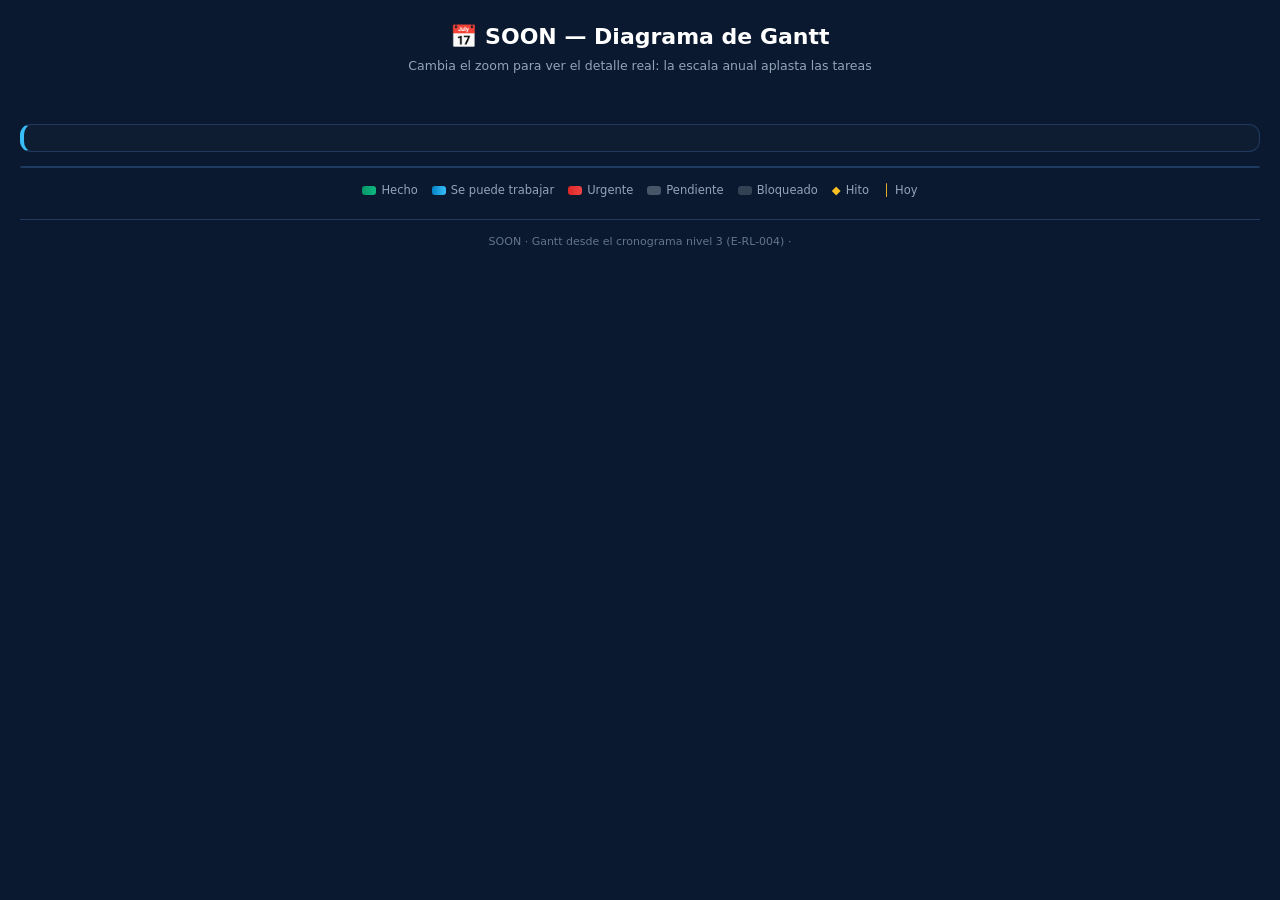
==== commit bb0134d1: "Ficha de tarea unica compartida entre arquitectura y Gantt Antes cada vista tenia su propia ficha: l" ====
--- a/gantt.html
+++ b/gantt.html
@@ -96,6 +96,7 @@
 .punto{display:inline-block;width:8px;height:8px;border-radius:50%;margin-right:6px}
 .foot{text-align:center;color:#64748b;font-size:11px;margin-top:20px;padding-top:14px;border-top:1px solid #1e3a5f}
 </style>
+<link rel="stylesheet" href="ficha.css">
 </head>
 <body>
 <div class="wrap">
@@ -120,6 +121,7 @@
   <div class="foot">SOON · Gantt desde el cronograma nivel 3 (E-RL-004) · <span id="fhoy"></span></div>
 </div>
 
+<script src="ficha.js"></script>
 <script>
 /*__DATOS_INICIO__*/var DATOS = {"meta":{"proyecto":"SOON","version":"1.0","fecha":"2026-09-18","fuente":"E-RL-004-SLT cronograma nivel 3 v1.1","total_tareas":92,"completadas":5,"hoy":"2026-09-18","fases":{"F0":{"nombre":"Definicion y base","semanas":4,"inicio":"2026-09-22","fin":"2026-10-16","hito":"M1","tareas":18},"F1":{"nombre":"Identidad","semanas":3,"inicio":"2026-10-19","fin":"2026-11-06","hito":"M2","tareas":12},"F2":{"nombre":"Marketplace","semanas":4,"inicio":"2026-11-09","fin":"2026-12-04","hito":"M3","tareas":14},"F3":{"nombre":"Ejecucion","semanas":5,"inicio":"2026-12-07","fin":"2027-01-08","hito":"M4","tareas":16},"F4":{"nombre":"Pagos y admin","semanas":3,"inicio":"2027-01-11","fin":"2027-01-29","hito":"M5","tareas":10},"F5":{"nombre":"Beta Android","semanas":3,"inicio":"2027-02-01","fin":"2027-02-19","hito":"M6","tareas":8},"F6":{"nombre":"Piloto Android","semanas":2,"inicio":"2027-02-22","fin":"2027-03-05","hito":"M7","tareas":6},"F7":{"nombre":"iOS","semanas":4,"inicio":"2027-03-08","fin":"2027-04-02","hito":"M8","tareas":8}},"actualizado":"2026-09-18"},"nodos":[{"id":"api","nombre":"API /api/v1","sub":"NestJS + Fastify · monolito modular","icono":"⚙️","capa":"nucleo","estado":"hecho","porque":"Es el pegamento del sistema: conecta la app móvil con la base de datos, los servicios externos y el dominio compartido. Se eligió monolito modular en vez de 9 microservicios porque una sola persona no puede operar 9 servicios: da la misma separación de responsabilidades sin la complejidad operativa.","conecta":["App móvil","PostgreSQL + PostGIS","Máquina de Estados","Contratos","Panel Admin"],"tareas":["F0-01","F0-02","F0-03","F0-04","F0-05","F0-06","F0-15"],"prueba":{"titulo":"Probado el 18 de septiembre de 2026","items":["Turborepo compiló los 3 paquetes en orden de dependencia en 8,79 s sin errores","El servidor arrancó en menos de 1 s y respondió en localhost:3000/api/v1","Los 5 endpoints responden HTTP 200","El CI quedó configurado con 3 jobs: verificación, auditoría de seguridad, prueba de arranque"]}},{"id":"viajes","nombre":"Viajes","sub":"dominio central del negocio","icono":"🚚","capa":"modulo","estado":"hecho","porque":"El viaje es el corazón de SOON: es lo que se publica, se oferta, se adjudica, se ejecuta y se liquida. Todo el negocio gira alrededor de esta entidad. Si no funciona el viaje, no hay producto.","conecta":["Máquina de Estados","PostgreSQL + PostGIS","Geo"],"tareas":["F2-01","F2-02","F2-03","F2-04","F2-05","F2-06","F2-08","F2-10","F2-11","F2-12"],"prueba":{"titulo":"Probado el 18 de septiembre de 2026","items":["5 endpoints funcionando: listar, buscar por id, resumen, transiciones y cambio de estado","El resumen calcula la comisión: Bs 2.670 sobre Bs 26.700","Cambio de estado exitoso: el viaje #2 pasó de adjudicado a en_transito","Ruta inválida devuelve HTTP 404 correctamente"]}},{"id":"fsm","nombre":"Máquina de Estados","sub":"@soon/domain · corre en servidor Y en celular","icono":"🔄","capa":"dominio","estado":"hecho","porque":"Las rutas Bolivia→Brasil tienen tramos de horas sin señal. Si el servidor fuera la única fuente de verdad, el viaje se detendría justo donde más importa. Al vivir en un paquete compartido (@soon/domain), la misma máquina corre en el celular del chofer y en el servidor: el chofer puede avanzar el estado sin conexión, y cuando recupera señal sincroniza.","conecta":["API /api/v1","App móvil","Offline-first"],"tareas":["F3-01","F3-02","F3-03","F3-04"],"prueba":{"titulo":"La prueba más importante del 18 de septiembre de 2026","items":["Chofer sobre viaje publicado devolvió 0 transiciones — correcto: todavía no puede actuar","Chofer sobre viaje adjudicado devolvió 1 transición: en_transito","Chofer intentó liquidado desde en_transito y el sistema lo RECHAZÓ con HTTP 400"],"nota":"La regla vive en el dominio compartido, no en el controlador. Por eso puede ejecutarse igual en el dispositivo del chofer."}},{"id":"offline","nombre":"Offline-first","sub":"outbox + idempotencia + conflictos","icono":"📴","capa":"dominio","estado":"curso","porque":"Sin esto, el chofer en zona sin señal no puede cambiar estados, ni registrar incidencias, ni tomar el POD: el viaje se congela. Una cola de GPS sola no alcanza. Lo que hay que resolver es qué pasa cuando dos actores modifican el mismo viaje sin conexión. Regla: el admin gana en estados administrativos, el chofer en los operativos de su viaje, y todo conflicto se registra en auditoría.","conecta":["Máquina de Estados","PostgreSQL + PostGIS","Tracking"],"tareas":["F3-05","F3-06","F3-07","F3-08","F3-09","F0-12"],"prueba":{"titulo":"Idempotencia ya probada el 18 de septiembre de 2026","items":["Se envió dos veces la misma transición con el mismo clientTransitionId","La segunda NO duplicó la operación"],"nota":"Eso significa que el chofer sin señal puede reintentar sin miedo a duplicar el cambio de estado."}},{"id":"auth","nombre":"Auth","sub":"OTP + permisos + multiempresa","icono":"🔐","capa":"modulo","estado":"pend","porque":"Sin autenticación no se sabe quién es quién. Y sin control de permisos, un transportista podría ver datos de otro. El aislamiento multiempresa es uno de los 3 riesgos más graves identificados en la revisión de arquitectura.","conecta":["Todos los módulos","App móvil","Panel Admin"],"tareas":["F1-01","F1-02","F1-03","F1-04","F1-05","F1-06","F1-07"],"extra":{"titulo":"Decisión tomada sobre el OTP","texto":"OTP por email primero (casi gratis), WhatsApp después, SMS último. El SMS a Bolivia cuesta US$0,2215 por segmento. Con 500 transportistas serían unos US$220 al mes: más que todo el presupuesto de infraestructura del piloto.","color":"azul"}},{"id":"tracking","nombre":"Tracking","sub":"GPS tiempo real · offline-capaz","icono":"📡","capa":"modulo","estado":"pend","porque":"La trazabilidad es la propuesta de valor frente a los transportistas tradicionales que operan por WhatsApp y llamadas. El cliente quiere ver dónde está su carga, y la prueba de entrega (POD) es la base de la liquidación.","conecta":["PostgreSQL + PostGIS","Google Maps","Offline-first"],"tareas":["F3-10","F3-11","F3-12","F3-13","F3-14","F3-15","F3-16"]},{"id":"pagos","nombre":"Pagos","sub":"liquidación semiautomática","icono":"💳","capa":"modulo","estado":"pend","porque":"El dinero es la razón por la que el transportista usa la plataforma. Pero el split automático salió del MVP: ningún PSP boliviano lo confirmó y era el riesgo crítico del proyecto. En su lugar: liquidación semiautomática con conciliación manual asistida.","conecta":["PSP boliviano","Viajes","Panel Admin"],"tareas":["F4-01","F4-02","F4-03","F4-04","F4-05","F4-06"]},{"id":"geo","nombre":"Geo","sub":"PostGIS aislado en su propio módulo","icono":"🗺️","capa":"modulo","estado":"pend","porque":"El producto tiene 6 consultas geoespaciales inherentes: camiones cerca del origen, matching flete-vehículo, cotización por ruta, tracking, alertas de desvío y cobertura por zona. Sin PostGIS esto se hace con bounding box en columnas numéricas: funciona con 100 vehículos y colapsa con 2.000, que es la meta del año uno.","conecta":["PostgreSQL + PostGIS","Viajes","Tracking"],"tareas":["F2-07","F2-09"],"extra":{"titulo":"Por qué va aislado","texto":"Prisma no soporta PostGIS nativamente: se usa SQL crudo ($queryRaw). Por eso TODAS las consultas geoespaciales viven en un módulo propio. Si algún día se cambia el ORM, el negocio no se toca.","color":"amarillo"}},{"id":"health","nombre":"Health","sub":"salud del servicio","icono":"💚","capa":"modulo","estado":"hecho","porque":"Es lo que consulta el balanceador de carga y el CI para saber si el sistema está vivo. Sin esto no se puede monitorear ni desplegar con seguridad.","conecta":["API /api/v1"],"tareas":["F0-05"],"prueba":{"titulo":"Probado el 18 de septiembre de 2026","items":["Endpoint de salud respondiendo HTTP 200","Verificado automáticamente en el job de arranque del CI"]}},{"id":"contracts","nombre":"Contratos","sub":"@soon/contracts · DTOs compartidos","icono":"📋","capa":"dominio","estado":"hecho","porque":"Si el backend cambia un campo y la app no, la app se rompe en producción. Al compartir los tipos, TypeScript avisa del desajuste antes de compilar. Esto es lo que evita lo que el ADR-001 llama duplicar contratos entre API y móvil.","conecta":["API /api/v1","App móvil","Panel Admin","Adaptadores"],"tareas":["F0-09","F0-10"],"prueba":{"titulo":"Base funcionando el 18 de septiembre de 2026","items":["ViajeDTO, CambiarEstadoDTO, TransicionDTO, HealthDTO y ErrorDTO ya definidos y en uso por la API"]}},{"id":"prisma","nombre":"Prisma","sub":"ORM · 16 modelos · 408 líneas","icono":"🔷","capa":"datos","estado":"pend","porque":"El esquema de datos es la forma del negocio. Ya existe uno de 16 modelos (User, Company, Vehicle, Trip, TripBid, Payment, POD...) escrito en el esqueleto anterior: es válido y se reutiliza.","conecta":["PostgreSQL + PostGIS","API /api/v1"],"tareas":["F0-08"]},{"id":"db","nombre":"PostgreSQL + PostGIS","sub":"datos transaccionales + geografía","icono":"🗄️","capa":"datos","estado":"user","porque":"Es donde vive todo: usuarios, viajes, ofertas, pagos, documentos. PostgreSQL porque es transaccional y auditable. PostGIS porque el producto es intrínsecamente geográfico.","conecta":["Prisma","Geo","Todos los módulos"],"tareas":["F0-07","F0-08","F0-11"],"extra":{"titulo":"Bloqueador actual","texto":"Requiere Docker Desktop instalado, que todavía no está. Alternativa: PostgreSQL nativo en Windows.","color":"rojo"}},{"id":"app","nombre":"App Móvil Multirol","sub":"React Native + Expo · una app, tres roles","icono":"📱","capa":"cliente","estado":"pend","porque":"Es el producto. Sin app no hay marketplace. Es una sola app con roles (Cliente / Transportista-Chofer), no tres apps separadas. Con una persona a 3-4 h por día, mantener 3 apps implicaría 3 fichas de tienda, 3 pipelines y 3 ciclos de actualización. Ahorra 3-4 semanas y hace que iOS reutilice toda la base.","conecta":["API /api/v1","Máquina de Estados","Contratos","Firebase FCM"],"tareas":["F0-16","F1-08","F1-09","F1-10","F2-09","F2-10","F2-13","F3-15","F5-01","F5-02","F7-01","F7-02"]},{"id":"admin","nombre":"Panel Admin","sub":"Next.js · fuera de la app por seguridad","icono":"🖥️","capa":"cliente","estado":"pend","porque":"El admin va FUERA de la app móvil. Es una decisión de seguridad: es la unidad que controla todo (usuarios, KYC, viajes, incidencias). Si estuviera dentro de la app, cualquier usuario con ingeniería inversa podría intentar escalar privilegios.","conecta":["API /api/v1","Pagos","Auth"],"tareas":["F4-07","F4-08","F4-09","F4-10","F1-12"],"extra":{"titulo":"Decisión abierta (DA-6)","texto":"El usuario lo imagina como una unidad master que controla por módulos y sockets. Pendiente de análisis profundo antes de implementar.","color":"amarillo"}},{"id":"usuario","nombre":"Usuario","sub":"Cliente · Transportista · Chofer","icono":"👤","capa":"cliente","estado":"pend","porque":"Son los tres roles que definen el producto: quien necesita mover carga, quien la mueve y quien supervisa. Cada uno ve una interfaz distinta de la misma app.","conecta":["App Móvil Multirol","Panel Admin"],"tareas":["F1-08","F1-09","F1-12"]},{"id":"psp","nombre":"PSP de pagos","sub":"Libélula · dLocal","icono":"💳","capa":"adaptador","estado":"pend","porque":"Si mañana cambia el proveedor de pagos o aparece uno con mejor tarifa, solo se cambia el adaptador, no el negocio. Eso es lo que hace viable el MVP sin tener el PSP confirmado.","conecta":["Pagos","Contratos"],"tareas":["F0-09","F4-02"]},{"id":"maps","nombre":"Google Maps","sub":"Geocoding · Routes · ETA","icono":"📍","capa":"adaptador","estado":"pend","porque":"Google Maps es caro y su precio puede cambiar. Con el adaptador se puede migrar a otro proveedor de mapas sin tocar la lógica de viajes ni de tracking.","conecta":["Tracking","Geo","Contratos"],"tareas":["F0-09"]},{"id":"ia","nombre":"IA","sub":"AIProvider · contrato ahora, IA en Fase 2","icono":"🤖","capa":"adaptador","estado":"pend","porque":"La IA aduanera salió del MVP: crea expectativa de responsabilidad legal por asesoría, y cada módulo extra desplaza la fecha del piloto. Pero el contrato sí se define ahora, con una implementación vacía, para que entre después sin refactor.","conecta":["Contratos","API /api/v1"],"tareas":["F0-10"],"extra":{"titulo":"Regla vinculante","texto":"Las apps nunca llaman a la IA directamente. Siempre a través del backend. Así se controlan los costos y no se expone la clave.","color":"rojo"}},{"id":"fcm","nombre":"Firebase FCM","sub":"notificaciones push","icono":"🔔","capa":"adaptador","estado":"pend","porque":"Para avisarle al transportista que hay una carga nueva y al cliente que el camión está llegando. Gratis hasta volúmenes altos.","conecta":["App Móvil Multirol","Tracking","Contratos"],"tareas":["F0-09","F2-13","F3-14"]}],"tareas":{"F0-01":{"nombre":"Crear monorepo pnpm + Turborepo","fase":"F0","dias":1,"estado":"hecho","fecha":"2026-09-18","depende":[],"entregable":"package.json, pnpm-workspace.yaml, turbo.json","porque":"Sin un solo repositorio con paquetes compartidos, la máquina de estados no puede correr a la vez en el servidor y en el celular. Esto es lo que hace posible el offline-first."},"F0-02":{"nombre":"Configurar TypeScript base + ESLint + Prettier","fase":"F0","dias":1,"estado":"hecho","fecha":"2026-09-18","depende":["F0-01"],"entregable":"packages/config/","porque":"El modo estricto de TypeScript atrapa los errores de tipo antes de ejecutar. Con una sola persona programando, el compilador es el revisor que no tienes.","nota":"TypeScript estricto funcionando. ESLint y Prettier pendientes."},"F0-03":{"nombre":"Estructura de carpetas según ADR-002 (1 app móvil)","fase":"F0","dias":0.5,"estado":"hecho","fecha":"2026-09-18","depende":["F0-01"],"entregable":"apps/mobile, apps/api, packages/*","porque":"Fija dónde vive cada cosa antes de escribir código. Sin esto, cada archivo nuevo es una decisión y el proyecto se dispersa.","nota":"Estructura creada, pero packages/database, brand, ui, apps/mobile y apps/admin-web siguen vacias."},"F0-04":{"nombre":"CI/CD con GitHub Actions (lint + tipos + tests + build)","fase":"F0","dias":1.5,"estado":"hecho","fecha":"2026-09-18","depende":["F0-02","F0-03"],"entregable":".github/workflows/ci.yml","porque":"Es el guardián automático: revisa cada cambio sin que tengas que acordarte. Es lo que compensa no tener un compañero que revise tu código."},"F0-05":{"nombre":"PROTOTIPO: módulo NestJS + Fastify","fase":"F0","dias":2,"estado":"hecho","fecha":"2026-09-18","depende":["F0-03"],"entregable":"Módulo health funcionando","porque":"PUNTO DE NO RETORNO. Validaba si la curva de aprendizaje era viable con 3-4 h por día. Resultado: VIABLE. El riesgo principal del proyecto quedó despejado con un prototipo funcional, no con una opinión."},"F0-06":{"nombre":"Validación de curva de aprendizaje (reporte honesto)","fase":"F0","dias":0.5,"estado":"hecho","fecha":"2026-09-18","depende":["F0-05"],"entregable":"Nota en progress/ con hallazgos","porque":"Registra qué costó, qué falló y qué se aprendió, para no repetir los mismos tropiezos en el próximo módulo."},"F0-07":{"nombre":"Docker Compose: PostgreSQL + PostGIS + Redis","fase":"F0","dias":1,"estado":"pend","depende":["F0-01"],"entregable":"docker-compose.yml","porque":"Levanta la base de datos real con un comando. Sin esto no se puede probar nada que dependa de datos."},"F0-08":{"nombre":"Prisma init + schema base + CREATE EXTENSION postgis","fase":"F0","dias":1.5,"estado":"pend","depende":["F0-07"],"entregable":"packages/database/","porque":"Traduce los 16 modelos del negocio a la base real y habilita las consultas geográficas."},"F0-09":{"nombre":"Contratos de adaptadores: pagos, IA, mapas, archivos, auth, mensajería","fase":"F0","dias":2,"estado":"pend","depende":["F0-08"],"entregable":"packages/contracts/providers/","porque":"Define la forma de cada servicio externo antes de contratarlo. Permite construir el MVP completo aunque el PSP boliviano todavía no esté confirmado."},"F0-10":{"nombre":"Contrato de AIProvider","fase":"F0","dias":0.5,"estado":"pend","depende":["F0-09"],"entregable":"Interfaz + stub","porque":"Deja la puerta abierta a la IA sin que entre al MVP. Cuando llegue su momento, entra sin refactor."},"F0-11":{"nombre":"Diseño de aislamiento multiempresa (tenantId + row-level)","fase":"F0","dias":1.5,"estado":"pend","depende":["F0-08"],"entregable":"Documento de diseño","porque":"Evita que una empresa vea los datos de otra. Es uno de los 3 riesgos más graves detectados en la revisión de arquitectura."},"F0-12":{"nombre":"Diseño offline-first: outbox, idempotencia, conflictos","fase":"F0","dias":2,"estado":"pend","depende":["F0-08"],"entregable":"Documento de diseño (ADR-005)","porque":"Es el diseño que hace posible operar en los tramos sin señal. El ADR-005 ya está escrito y aprobado."},"F0-13":{"nombre":"Reservar bundle IDs, package names y dominio SOON","fase":"F0","dias":0.5,"estado":"user","depende":[],"entregable":"Cuentas reservadas","porque":"Sin los identificadores reservados no se puede publicar en las tiendas ni configurar las notificaciones push. Es acción del usuario."},"F0-14":{"nombre":"packages/brand: tokens de marca + assets","fase":"F0","dias":2,"estado":"hecho","depende":[],"entregable":"Tokens propagándose","porque":"Centraliza colores, tipografía y logos para que la app y el panel se vean como el mismo producto.","fecha":"2026-09-18","nota":"tokens.ts compilado. Color de peligro definido con contraste medido 4.68:1 (AA)."},"F0-15":{"nombre":"Entornos dev/test/pilot/prod + gestión de secretos","fase":"F0","dias":1.5,"estado":"pend","depende":["F0-04"],"entregable":"Configuración desplegable","porque":"Separa los datos de prueba de los datos reales. Sin esto, una prueba puede borrar información de un cliente."},"F0-16":{"nombre":"Arquitectura UX base con Expo Router (1 app, 3 roles)","fase":"F0","dias":2,"estado":"pend","depende":["F0-03"],"entregable":"Navegación por rol","porque":"Define cómo se ve la app antes de construir cada pantalla. Es lo que permite que una sola app sirva a tres roles distintos sin confundir al chofer."},"F0-17":{"nombre":"Artefactos docs/: ROADMAP, BACKLOG, STATUS, CHANGELOG","fase":"F0","dias":1,"estado":"hecho","depende":[],"entregable":"docs/ completo","porque":"Es la memoria del proyecto. Sin esto, en tres semanas no vas a recordar por qué se decidió algo.","fecha":"2026-09-18","nota":"ROADMAP, STATUS, BACKLOG y CHANGELOG generados desde el JSON. No se editan a mano."},"F0-18":{"nombre":"Solicitar vectoriales del logotipo a los autores de marca","fase":"F0","dias":0.5,"estado":"user","depende":[],"entregable":"Solicitud enviada","porque":"Sin los archivos vectoriales no se pueden generar los iconos de las tiendas ni los assets de la app. Es acción del usuario."},"F1-01":{"nombre":"Autenticación: registro + login","fase":"F1","dias":2,"estado":"pend","depende":["F0-08"],"porque":"Es la puerta de entrada: sin saber quién es quién no se puede proteger nada."},"F1-02":{"nombre":"OTP por email (canal primario, DA-1)","fase":"F1","dias":2,"estado":"pend","depende":["F1-01"],"porque":"El email es casi gratis y basta para el piloto. Se eligió primero por costo, no por elegancia."},"F1-03":{"nombre":"OTP WhatsApp (canal secundario)","fase":"F1","dias":1.5,"estado":"pend","depende":["F1-02"],"porque":"En Bolivia el WhatsApp es el canal real de comunicación. Es el respaldo natural del email."},"F1-04":{"nombre":"Sesiones revocables + recuperación de cuenta","fase":"F1","dias":1.5,"estado":"pend","depende":["F1-01"],"porque":"Permite cerrar el acceso de un dispositivo perdido o robado, algo crítico en transporte."},"F1-05":{"nombre":"RBAC con permisos verificados en backend","fase":"F1","dias":2,"estado":"pend","depende":["F1-01"],"porque":"Los permisos se verifican en el servidor, nunca solo en la app. Cualquiera puede modificar una app; el servidor no."},"F1-06":{"nombre":"Aislamiento multiempresa (tenantId + row-level)","fase":"F1","dias":3,"estado":"pend","depende":["F1-05"],"porque":"Es el candado que impide que una empresa vea los datos de otra."},"F1-07":{"nombre":"Pruebas de penetración entre organizaciones","fase":"F1","dias":2,"estado":"pend","depende":["F1-06"],"porque":"Verifica de verdad que el candado funciona, intentando romperlo a propósito."},"F1-08":{"nombre":"Registro de empresa cliente","fase":"F1","dias":2,"estado":"pend","depende":["F1-06"],"porque":"Es el alta del lado que paga por mover carga."},"F1-09":{"nombre":"Registro de transportista y chofer","fase":"F1","dias":2,"estado":"pend","depende":["F1-06"],"porque":"Es el alta del lado que ejecuta el transporte. El chofer necesita una interfaz mucho más simple que el transportista."},"F1-10":{"nombre":"Registro de vehículo + documentos (RUAT, licencia, carnet)","fase":"F1","dias":2,"estado":"pend","depende":["F1-09"],"porque":"Sin documentos verificados no hay confianza para asignar una carga."},"F1-11":{"nombre":"Carga segura de archivos (URLs firmadas)","fase":"F1","dias":1.5,"estado":"pend","depende":["F0-09"],"porque":"Los documentos y las fotos del POD no pueden quedar en un enlace público. Las URLs firmadas caducan."},"F1-12":{"nombre":"Flujo KYC: revisión y aprobación por admin","fase":"F1","dias":2,"estado":"pend","depende":["F1-10"],"porque":"Es el filtro humano que aprueba a quién entra a la plataforma."},"F2-01":{"nombre":"Modelo de datos: Trip, Load, Offer","fase":"F2","dias":2,"estado":"pend","depende":["F1-06"],"porque":"Define las tres entidades del marketplace. Todo lo demás se construye encima."},"F2-02":{"nombre":"Crear solicitud de flete (todos los campos)","fase":"F2","dias":2.5,"estado":"pend","depende":["F2-01"],"porque":"Es el primer paso del negocio: alguien publica que necesita mover carga."},"F2-03":{"nombre":"Catálogo de tipos de transporte (7 categorías)","fase":"F2","dias":1,"estado":"pend","depende":["F2-01"],"porque":"Clasifica la oferta y la demanda para poder cruzarlas."},"F2-04":{"nombre":"★ Decidir y parametrizar comisión (B-08 pendiente)","fase":"F2","dias":0.5,"estado":"pend","depende":[],"porque":"Es el modelo de ingreso del negocio. Sin este número no se puede cotizar ni liquidar. Sigue pendiente de decisión entre 10% y 10-15%."},"F2-05":{"nombre":"Motor de tarifa base: ruta + multiplicador camión/peso","fase":"F2","dias":3,"estado":"pend","depende":["F2-01"],"porque":"Automatiza el precio para que no haya que negociar cada viaje desde cero."},"F2-06":{"nombre":"Tarifa manual dinámica (ajuste por combustible/época/demanda)","fase":"F2","dias":2,"estado":"pend","depende":["F2-05"],"porque":"El precio del transporte en Bolivia cambia por bloqueos, combustible y época. El sistema debe poder ajustarlo sin reprogramar."},"F2-07":{"nombre":"Módulo geo/ con PostGIS (consultas aisladas)","fase":"F2","dias":2.5,"estado":"pend","depende":["F2-01"],"porque":"Habilita las 6 consultas geográficas del producto en un solo lugar aislado."},"F2-08":{"nombre":"Cotización instantánea + fallback a ofertas","fase":"F2","dias":2,"estado":"pend","depende":["F2-07"],"porque":"Da una respuesta inmediata al cliente, y si no hay tarifa calculable, deja que los transportistas oferten."},"F2-09":{"nombre":"Publicar y filtrar oportunidades (radio geográfico)","fase":"F2","dias":2.5,"estado":"pend","depende":["F2-07"],"porque":"El transportista solo debe ver cargas que le sirven: cerca de donde está, no todas las del país."},"F2-10":{"nombre":"Ofertas: crear, editar, retirar","fase":"F2","dias":2,"estado":"pend","depende":["F2-09"],"porque":"Es el mecanismo por el que el transportista propone su precio."},"F2-11":{"nombre":"Puja controlada + contraoferta","fase":"F2","dias":2,"estado":"pend","depende":["F2-10"],"porque":"Permite negociar sin salir de la plataforma ni volver al WhatsApp."},"F2-12":{"nombre":"Adjudicación y creación de viaje","fase":"F2","dias":2,"estado":"pend","depende":["F2-11"],"porque":"Es el momento en que una oferta se convierte en un compromiso real y nace el viaje."},"F2-13":{"nombre":"Notificaciones del marketplace (push)","fase":"F2","dias":2,"estado":"pend","depende":["F0-09"],"porque":"Sin aviso, el transportista no se entera de que hay carga nueva y la oportunidad se pierde."},"F2-14":{"nombre":"Pruebas E2E del flujo marketplace","fase":"F2","dias":2,"estado":"pend","depende":["F2-12"],"porque":"Verifica el flujo completo de punta a punta, no cada pieza por separado."},"F3-01":{"nombre":"Máquina de estados (11 + 2 alternativos) en backend","fase":"F3","dias":2.5,"estado":"hecho","fecha":"2026-09-18","depende":["F2-12"],"porque":"Define qué estados puede tener un viaje y quién puede moverlos. Es la ley del sistema.","nota":"La versión base ya corre con 6 estados."},"F3-02":{"nombre":"Validación de transiciones: permisos, condiciones, evidencia","fase":"F3","dias":2,"estado":"hecho","fecha":"2026-09-18","depende":["F3-01"],"porque":"Impide que alguien salte un paso, como liquidar un viaje que nunca se entregó."},"F3-03":{"nombre":"★ Máquina de estados REPLICABLE en packages/domain","fase":"F3","dias":3,"estado":"hecho","fecha":"2026-09-18","depende":["F3-01"],"porque":"Es la decisión que hace posible todo el offline-first: la misma regla corre en el servidor y en el celular sin duplicar código.","nota":"Implementada en @soon/domain."},"F3-04":{"nombre":"TripTransition — historial auditable","fase":"F3","dias":1.5,"estado":"pend","depende":["F3-01"],"porque":"Registra quién cambió qué y cuándo. Sin este historial no hay forma de resolver una disputa."},"F3-05":{"nombre":"SyncOutbox en SQLite (cliente)","fase":"F3","dias":3,"estado":"pend","depende":["F3-03"],"porque":"Es la cola que guarda en el celular lo que no se pudo enviar, para mandarlo cuando vuelva la señal."},"F3-06":{"nombre":"Idempotencia con clientTransitionId","fase":"F3","dias":2.5,"estado":"hecho","fecha":"2026-09-18","depende":["F3-05"],"porque":"Evita que un reintento sin señal duplique el cambio de estado.","nota":"Probado: la segunda petición idéntica no duplicó la operación."},"F3-07":{"nombre":"Resolución de conflictos + AuditLog","fase":"F3","dias":3,"estado":"pend","depende":["F3-06"],"porque":"Define qué pasa cuando dos actores modifican el mismo viaje sin conexión: el admin gana lo administrativo, el chofer lo operativo de su viaje, y todo conflicto queda auditado."},"F3-08":{"nombre":"Sincronización: reintentos, backoff, resolución","fase":"F3","dias":2.5,"estado":"pend","depende":["F3-07"],"porque":"Hace que la sincronización sea paciente y no sature la red cuando vuelve la señal."},"F3-09":{"nombre":"Pruebas de operación sin conexión (modo avión)","fase":"F3","dias":2,"estado":"pend","depende":["F3-08"],"porque":"Es la única prueba que demuestra de verdad que el offline funciona: con el celular en modo avión."},"F3-10":{"nombre":"Captura y transmisión de ubicación (buffer, reintentos)","fase":"F3","dias":2.5,"estado":"pend","depende":["F3-05"],"porque":"Es la base del tracking: guardar la posición aunque no haya señal y enviarla después."},"F3-11":{"nombre":"Tracking adaptativo + criterio medible de batería","fase":"F3","dias":2.5,"estado":"pend","depende":["F3-10"],"porque":"Un GPS que transmite siempre agota la batería del chofer en horas. Debe adaptarse al movimiento."},"F3-12":{"nombre":"Mapa en tiempo real con degradación sin conectividad","fase":"F3","dias":3,"estado":"pend","depende":["F3-11"],"porque":"Debe seguir mostrando algo útil cuando se cae la conexión, no una pantalla vacía."},"F3-13":{"nombre":"Registro de incidencias (funciona offline)","fase":"F3","dias":2,"estado":"pend","depende":["F3-05"],"porque":"Un pinchazo o un bloqueo ocurren justo donde no hay señal. La incidencia debe poder registrarse igual."},"F3-14":{"nombre":"Alertas y notificaciones push","fase":"F3","dias":2,"estado":"pend","depende":["F0-09"],"porque":"Avisa al cliente de la llegada y al transportista de cualquier desvío."},"F3-15":{"nombre":"POD verificable: foto + firma + hash + timestamp + GPS","fase":"F3","dias":3,"estado":"pend","depende":["F3-05"],"porque":"Es la prueba de entrega y la base de la liquidación. Sin POD verificable no hay forma de cobrar ni de defenderse de un reclamo."},"F3-16":{"nombre":"Verificación cruzada de POD al sincronizar","fase":"F3","dias":2,"estado":"pend","depende":["F3-15"],"porque":"Detecta si el POD fue alterado entre el celular y el servidor."},"F4-01":{"nombre":"Contrato PaymentProvider + ledger inmutable","fase":"F4","dias":2.5,"estado":"pend","depende":["F0-09"],"porque":"Un registro de movimientos que no se puede editar es lo que hace auditable el dinero."},"F4-02":{"nombre":"Integración con PSP boliviano (o stub si no hay)","fase":"F4","dias":3,"estado":"pend","depende":["F4-01"],"porque":"Conecta con el proveedor de pagos real. Si no está confirmado, se construye contra el stub y se cambia después sin tocar el negocio."},"F4-03":{"nombre":"Flujo de cobro al cliente","fase":"F4","dias":2.5,"estado":"pend","depende":["F4-02"],"porque":"Es el momento en que entra el dinero."},"F4-04":{"nombre":"Liquidación semiautomática al transportista","fase":"F4","dias":3,"estado":"pend","depende":["F4-02"],"porque":"Reemplaza el split automático que salió del MVP. Calcula cuánto le toca a cada parte y deja la conciliación asistida."},"F4-05":{"nombre":"Conciliación: panel + registro manual","fase":"F4","dias":3,"estado":"pend","depende":["F4-04"],"porque":"Permite cuadrar lo que dice el banco con lo que dice el sistema, aunque la conciliación no sea automática."},"F4-06":{"nombre":"Comprobantes y facturación","fase":"F4","dias":2,"estado":"pend","depende":["F4-03"],"porque":"En Bolivia sin comprobante no hay cierre contable para el cliente."},"F4-07":{"nombre":"Panel admin: gestión de usuarios y KYC","fase":"F4","dias":3,"estado":"pend","depende":["F1-12"],"porque":"Es donde el administrador aprueba, suspende o corrige cuentas."},"F4-08":{"nombre":"Panel admin: supervisión de viajes","fase":"F4","dias":3,"estado":"pend","depende":["F4-07"],"porque":"Permite ver todos los viajes en curso y detectar cuál se atascó."},"F4-09":{"nombre":"Panel admin: incidencias y disputas","fase":"F4","dias":2.5,"estado":"pend","depende":["F4-08"],"porque":"Cuando cliente y transportista no coinciden, alguien tiene que resolver con evidencia."},"F4-10":{"nombre":"Auditoría transversal (AuditLog) consultable","fase":"F4","dias":2,"estado":"pend","depende":["F3-07"],"porque":"Convierte el registro de conflictos en algo que se puede consultar y usar como prueba."},"F5-01":{"nombre":"Beta cerrada Android","fase":"F5","dias":0,"estado":"pend","depende":["F4-10"],"porque":"Primera prueba con usuarios reales antes de abrir al público."},"F5-02":{"nombre":"Corrección de hallazgos de beta","fase":"F5","dias":0,"estado":"pend","depende":["F5-01"],"porque":"Los errores que aparecen con usuarios reales no se ven en las pruebas internas."},"F7-01":{"nombre":"Adaptación iOS","fase":"F7","dias":0,"estado":"pend","depende":["F5-02"],"porque":"Reutiliza toda la base ya construida para Android. Son 4 semanas, no 28."},"F7-02":{"nombre":"Publicación en App Store","fase":"F7","dias":0,"estado":"pend","depende":["F7-01"],"porque":"Cierra el ciclo de producto en las dos tiendas."}}};/*__DATOS_FIN__*/
 </script>
@@ -133,41 +135,15 @@
 function dias(a,b){ return Math.round((b-a)/86400000); }
 function sumaDias(d,n){ var f = new Date(d.getTime()); f.setDate(f.getDate()+n); return f; }
 
-function esfuerzoFase(f){
-  var total = 0, hecho = 0;
-  for (var id in DATOS.tareas){
-    var t = DATOS.tareas[id];
-    if (t.fase !== f) continue;
-    total += (t.dias || 0);
-    if (t.estado === 'hecho') hecho += (t.dias || 0);
-  }
-  return {total: total, hecho: hecho, resta: total - hecho};
-}
-function veredictoFase(f){
-  var e = esfuerzoFase(f);
-  var queda = dias(HOY, fecha(DATOS.meta.fases[f].fin));
-  var necesita = Math.ceil(e.resta * FACTOR * FINDE);
-  return {esfuerzo:e, queda:queda, necesita:necesita, holgura:queda-necesita,
-          pct: e.total ? Math.round(e.hecho/e.total*100) : 0};
-}
-function desbloqueada(id){
-  var t = DATOS.tareas[id];
-  if (!t || t.estado === 'hecho') return false;
-  if (!t.depende || !t.depende.length) return true;
-  for (var i=0;i<t.depende.length;i++){
-    var dt = DATOS.tareas[t.depende[i]];
-    if (dt && dt.estado !== 'hecho') return false;
-  }
-  return true;
-}
-function clasificar(id){
-  var t = DATOS.tareas[id];
-  if (!t) return null;
-  if (t.estado === 'hecho') return 'hecho';
-  if (t.estado === 'user')  return 'user';
-  if (!desbloqueada(id)) return 'bloq';
-  return veredictoFase(t.fase).holgura < 0 ? 'retraso' : 'activo';
-}
+// ── Motor de estado ────────────────────────────────────────
+// NO se define aca: se usa el de ficha.js, el mismo que la
+// arquitectura. Antes cada vista tenia su copia y podian divergir.
+// Un solo calculo, dos vistas.
+var esfuerzoFase = function(f){ return FICHA.esfuerzoFase(f); };
+var veredictoFase = function(f){ return FICHA.veredictoFase(f); };
+var desbloqueada = function(id){ return FICHA.desbloqueada(id); };
+var clasificar = function(id){ return FICHA.clasificar(id); };
+
 function tareasDe(f){
   var ids = [];
   for (var id in DATOS.tareas) if (DATOS.tareas[id].fase === f) ids.push(id);
@@ -391,23 +367,38 @@
   document.getElementById('detalle').scrollIntoView({behavior:'smooth', block:'nearest'});
 }
 
+// ── Ficha de tarea ─────────────────────────────────────────
+// La MISMA ficha que usa la arquitectura. Vive en ficha.js,
+// asi que abrir F0-14 desde aca o desde alla muestra lo mismo.
+FICHA.configurar({
+  render: function(tid, ctrl){
+    document.getElementById('detalle').innerHTML =
+      '<div id="ficha-actual">' +
+      FICHA.html(tid, {
+        volver: ctrl.puedeVolver ? 'Volver' : 'Volver al Gantt',
+        onVolver: 'volverGantt()'
+      }) +
+      '</div>';
+    document.getElementById('detalle').classList.add('show');
+    document.getElementById('ficha-actual').scrollIntoView({behavior:'smooth', block:'nearest'});
+  },
+  irNodo: function(id){
+    var n = null;
+    DATOS.nodos.forEach(function(x){ if (x.id === id) n = x; });
+    if (n) alert('"' + n.nombre + '" vive en el diagrama de arquitectura.\n\n' +
+                 'Abre arquitectura.html y buscalo ahi para ver sus conexiones.');
+  }
+});
+
 function verTarea(id){
-  var t = DATOS.tareas[id], c = clasificar(id);
-  var nom = {hecho:'COMPLETADA',activo:'SE PUEDE TRABAJAR',retraso:'URGENTE',bloq:'BLOQUEADA',user:'ESPERA TU ACCION'}[c];
-  var r = rangoZoom();
-  var px = Math.max(Math.round((t.dias||1)*FINDE*r.px), 3);
-
-  var h = '<div class="dh"><div style="flex:1"><h2>'+id+' · '+t.nombre+'</h2>'+
-          '<p>'+nom+' · Fase '+t.fase+' · '+(t.dias||0)+' día(s) de trabajo · '+px+
-          ' px en la escala actual</p></div><button class="dx" onclick="cerrar()">✕</button></div>';
-  h += '<div class="dg"><div><div class="bk az"><h3>Para qué sirve</h3><p>'+(t.porque||'')+'</p></div></div>';
-  h += '<div><div class="bk"><h3>Depende de</h3><p>'+
-       ((t.depende&&t.depende.length)? t.depende.join(', ') : 'Nada: puede empezar ya.')+'</p></div>';
-  if (t.entregable) h += '<div class="bk" style="margin-top:12px"><h3>Qué produce</h3><p>'+t.entregable+'</p></div>';
-  h += '</div></div>';
-
-  document.getElementById('detalle').innerHTML = h;
-  document.getElementById('detalle').classList.add('show');
+  if (!DATOS.tareas[id]) return;
+  FICHA.abrir(id);
+}
+
+function volverGantt(){
+  if (FICHA.hay()){ FICHA.atras(); return; }
+  FICHA.limpiar();
+  cerrar();
 }
 
 function cerrar(){ document.getElementById('detalle').classList.remove('show'); }
--- a/ficha.css
+++ b/ficha.css
@@ -0,0 +1,122 @@
+/* ══════════════════════════════════════════════════════════════
+   ficha.css — estilos de la ficha de tarea compartida
+
+   La misma ficha se ve igual en la arquitectura y en el Gantt.
+   Los colores salen de @soon/brand (packages/brand/src/tokens.ts).
+   ══════════════════════════════════════════════════════════════ */
+
+.ficha-wrap {
+  background: #fff;
+  color: #1e293b;
+  border-radius: 16px;
+  overflow: hidden;
+  margin: 16px 0;
+  border: 3px solid #0284c7;
+  animation: fAparece .22s ease;
+  font-family: 'Segoe UI', system-ui, sans-serif;
+  line-height: 1.5;
+}
+@keyframes fAparece {
+  from { opacity: 0; transform: translateY(-8px); }
+  to   { opacity: 1; transform: translateY(0); }
+}
+
+/* ── Encabezado ── */
+.fh {
+  background: linear-gradient(135deg, #0A192F, #16305A);
+  padding: 20px 22px;
+  color: #fff;
+}
+.fh-volver {
+  background: rgba(255,255,255,.14);
+  border: none;
+  color: #cbd5e1;
+  padding: 6px 13px;
+  border-radius: 8px;
+  cursor: pointer;
+  font-size: 11.5px;
+  font-family: inherit;
+  font-weight: 600;
+  margin-bottom: 12px;
+}
+.fh-volver:hover { background: rgba(255,255,255,.26); color: #fff; }
+.fh-cod {
+  font-family: 'Courier New', monospace;
+  font-size: 12px;
+  color: #7dd3fc;
+  font-weight: 700;
+  letter-spacing: .6px;
+}
+.fh h2 { font-size: 19px; font-weight: 700; margin: 5px 0 10px; line-height: 1.35; }
+.fh-meta { display: flex; gap: 7px; flex-wrap: wrap; }
+.fh-tag {
+  font-size: 10.5px;
+  padding: 3px 9px;
+  border-radius: 6px;
+  background: rgba(255,255,255,.14);
+  color: #cbd5e1;
+  font-weight: 600;
+}
+.fh-tag.ok { background: #059669; color: #fff; }
+.fh-tag.est-hecho { background: #059669; color: #fff; }
+.fh-tag.est-activo { background: #0284c7; color: #fff; }
+.fh-tag.est-retraso { background: #dc2626; color: #fff; }
+.fh-tag.est-bloqueada { background: #334155; color: #cbd5e1; }
+.fh-tag.est-user { background: #b91c1c; color: #fff; }
+
+/* ── Cuerpo ── */
+.fb { padding: 20px 22px; }
+
+.fbloque {
+  background: #f8fafc;
+  border-radius: 11px;
+  padding: 14px;
+  margin-bottom: 12px;
+}
+.fbloque:last-child { margin-bottom: 0; }
+.fbloque h3 {
+  font-size: 11px;
+  text-transform: uppercase;
+  letter-spacing: .8px;
+  color: #64748b;
+  margin-bottom: 8px;
+  font-weight: 700;
+}
+.fbloque p { font-size: 13.5px; color: #334155; line-height: 1.65; margin: 0; }
+.fbloque.azul { border-left: 4px solid #007BFF; }
+.fbloque.amarillo { background: #fef3c7; }
+.fbloque.amarillo h3 { color: #92400e; }
+.fbloque.rojo { background: #fee2e2; }
+.fbloque.rojo h3 { color: #991b1b; }
+
+.f2col { display: grid; grid-template-columns: 1fr 1fr; gap: 12px; }
+@media (max-width: 720px) { .f2col { grid-template-columns: 1fr; } }
+
+/* ── Chips clicables ── */
+.fchip {
+  display: inline-block;
+  font-size: 11.5px;
+  padding: 4px 10px;
+  border-radius: 7px;
+  background: #eff6ff;
+  color: #1e40af;
+  font-weight: 600;
+  cursor: pointer;
+  margin: 2px 3px 2px 0;
+  transition: filter .15s;
+}
+.fchip:hover { filter: brightness(.93); }
+.fchip.ok { background: #f0fdf4; color: #166534; }
+.fchip.pend { background: #fef3c7; color: #92400e; }
+.fchip.dom { background: #f3e8ff; color: #6b21a8; }
+
+/* ── Barra de progreso de la fase ── */
+.fbarra {
+  height: 8px;
+  background: #e2e8f0;
+  border-radius: 4px;
+  margin-top: 10px;
+  overflow: hidden;
+}
+.fbarra div { height: 100%; background: #059669; }
+.fmini { font-size: 11.5px; color: #64748b; margin-top: 6px !important; }
